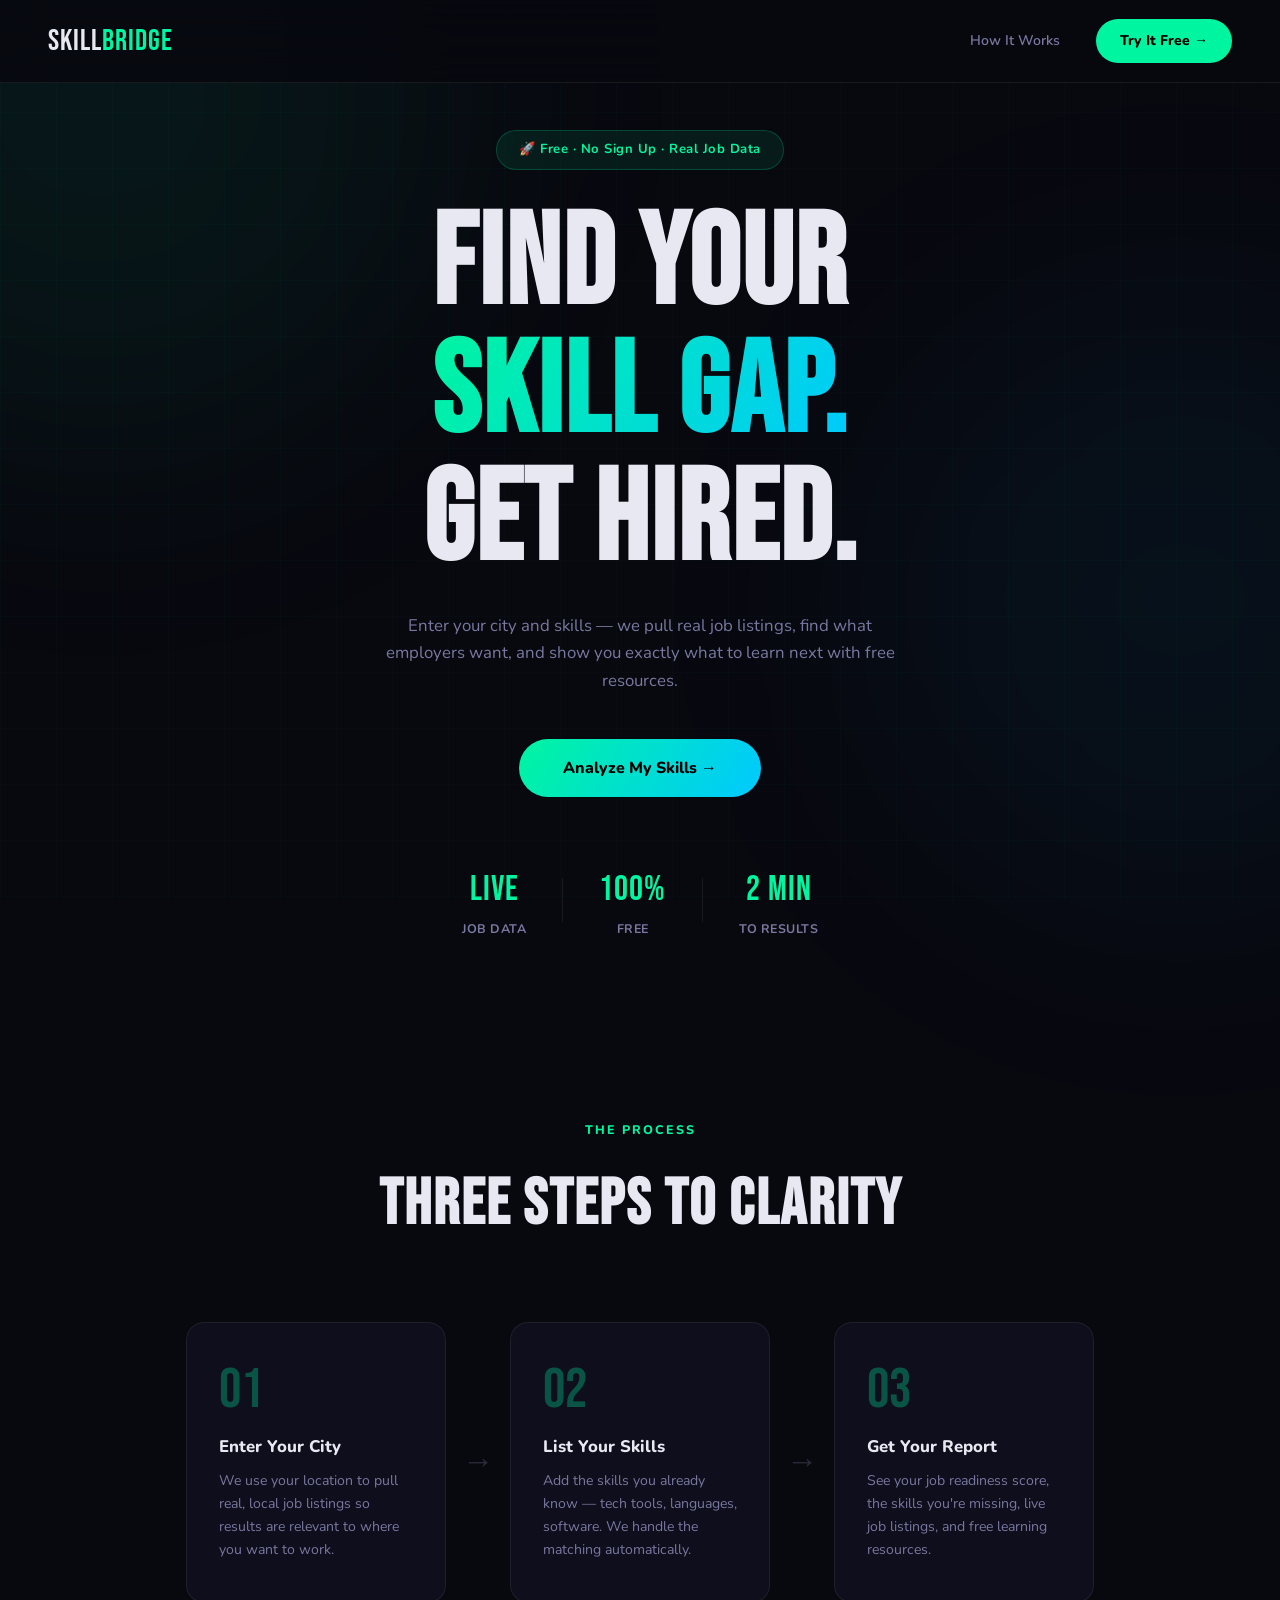
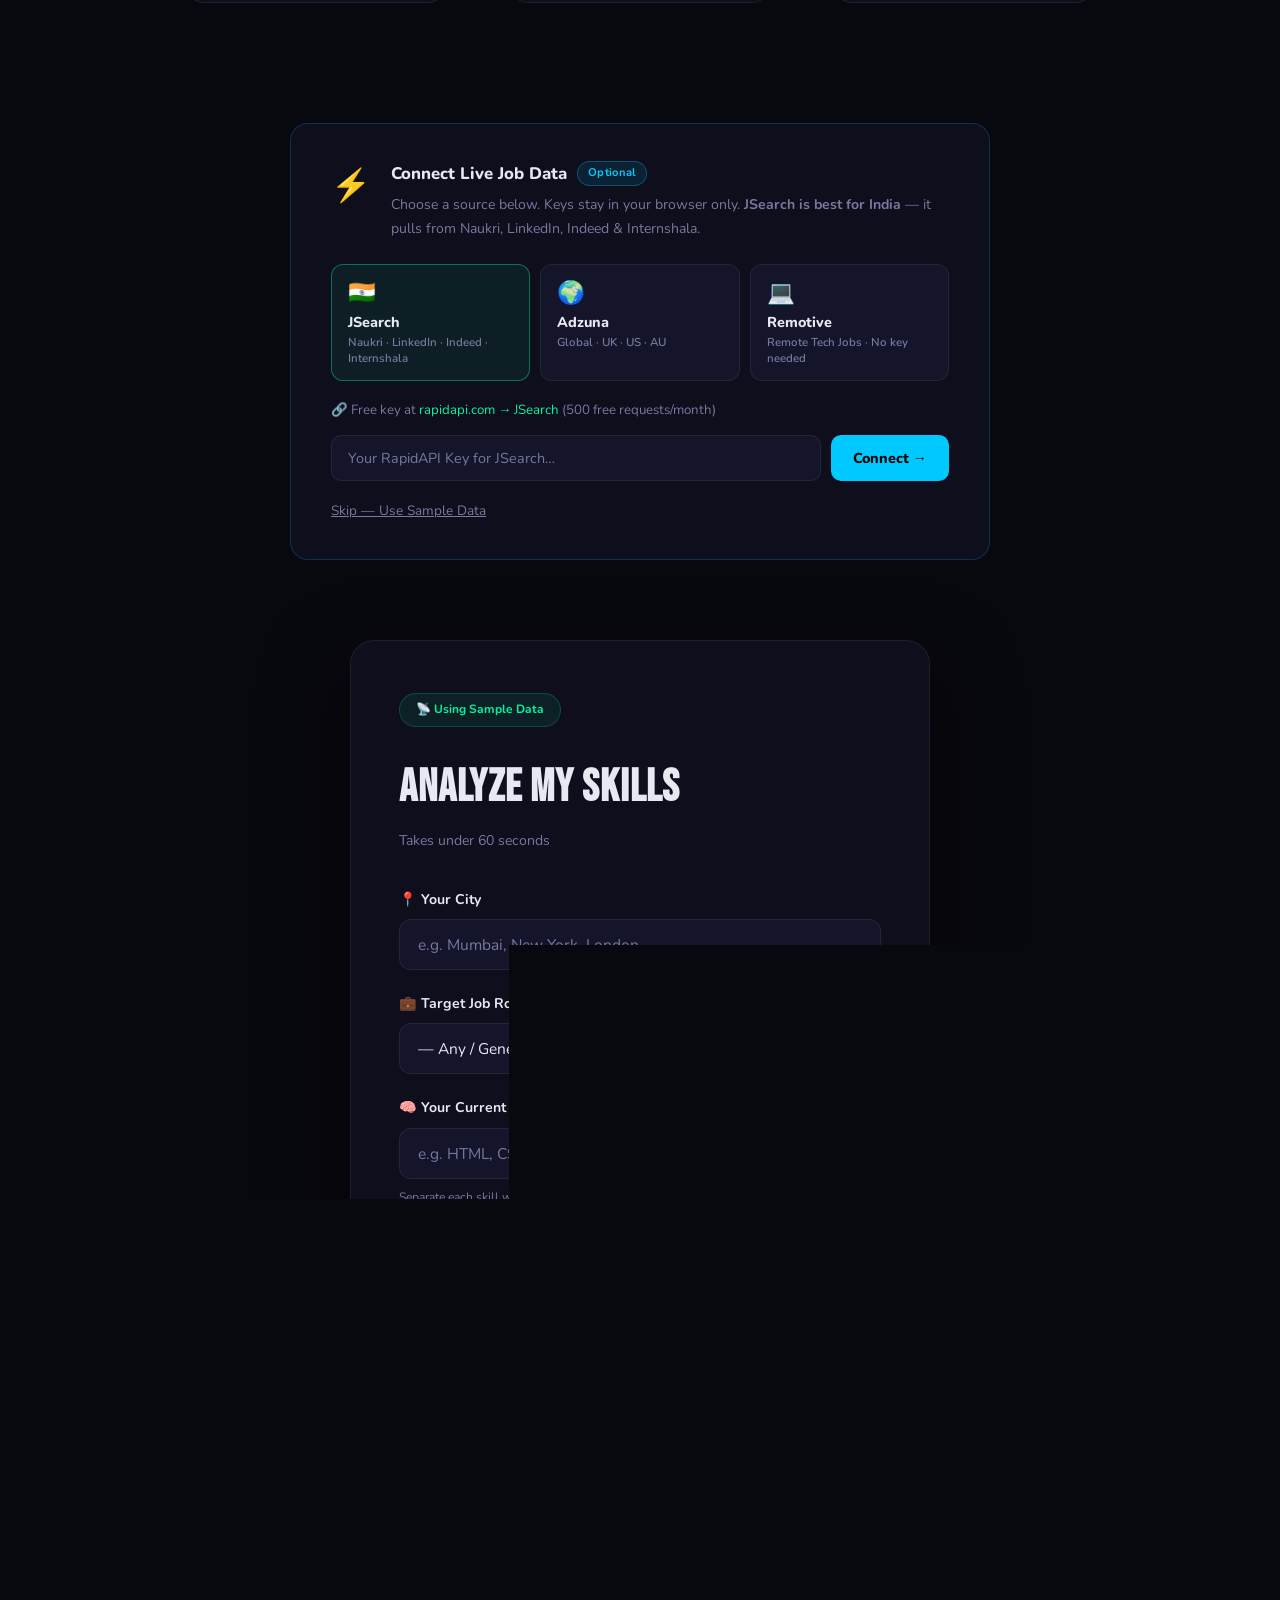
==== index.html @ f97ca947 "Add files via upload" ====
<!DOCTYPE html>
<html lang="en">
<head>
  <meta charset="UTF-8" />
  <meta name="viewport" content="width=device-width, initial-scale=1.0"/>
  <meta name="description" content="SkillBridge — Find your skill gap and get hired faster."/>
  <title>SkillBridge — Find Your Skill Gap & Get Hired</title>
  <link rel="stylesheet" href="style.css" />
  <link href="https://fonts.googleapis.com/css2?family=Bebas+Neue&family=Nunito:wght@400;500;600;700;800&display=swap" rel="stylesheet"/>
</head>
<body>

  <div class="bg-grid"></div>
  <div class="glow glow-1"></div>
  <div class="glow glow-2"></div>

  <!-- NAV -->
  <nav>
    <div class="logo">Skill<span>Bridge</span></div>
    <div class="nav-links">
      <a href="#how">How It Works</a>
      <a href="#finder" class="btn-nav">Try It Free →</a>
    </div>
  </nav>

  <!-- HERO -->
  <section class="hero">
    <div class="badge animate-1">🚀 Free · No Sign Up · Real Job Data</div>
    <h1 class="hero-title animate-2">
      Find Your<br/>
      <span class="highlight">Skill Gap.</span><br/>
      Get Hired.
    </h1>
    <p class="hero-sub animate-3">
      Enter your city and skills — we pull real job listings, find what employers want, and show you exactly what to learn next with free resources.
    </p>
    <a href="#finder" class="btn-hero animate-4">Analyze My Skills →</a>
    <div class="stats animate-5">
      <div class="stat"><span>Live</span><p>Job Data</p></div>
      <div class="stat-divider"></div>
      <div class="stat"><span>100%</span><p>Free</p></div>
      <div class="stat-divider"></div>
      <div class="stat"><span>2 min</span><p>To Results</p></div>
    </div>
  </section>

  <!-- HOW IT WORKS -->
  <section class="how" id="how">
    <p class="section-label">The Process</p>
    <h2 class="section-title">Three Steps to Clarity</h2>
    <div class="steps">
      <div class="step">
        <div class="step-num">01</div>
        <h3>Enter Your City</h3>
        <p>We use your location to pull real, local job listings so results are relevant to where you want to work.</p>
      </div>
      <div class="step-arrow">→</div>
      <div class="step">
        <div class="step-num">02</div>
        <h3>List Your Skills</h3>
        <p>Add the skills you already know — tech tools, languages, software. We handle the matching automatically.</p>
      </div>
      <div class="step-arrow">→</div>
      <div class="step">
        <div class="step-num">03</div>
        <h3>Get Your Report</h3>
        <p>See your job readiness score, the skills you're missing, live job listings, and free learning resources.</p>
      </div>
    </div>
  </section>

  <!-- API KEY SETUP -->
  <section class="api-notice" id="api-notice">
    <div class="notice-card">

      <div class="notice-top">
        <div class="notice-icon">⚡</div>
        <div class="notice-text">
          <h3>Connect Live Job Data <span class="optional-badge">Optional</span></h3>
          <p>Choose a source below. Keys stay in your browser only. <strong>JSearch is best for India</strong> — it pulls from Naukri, LinkedIn, Indeed &amp; Internshala.</p>
        </div>
      </div>

      <!-- Source Tabs -->
      <div class="api-tabs">
        <button class="api-tab active" onclick="switchApiTab('jsearch',this)">
          <span class="api-tab-icon">🇮🇳</span>
          <span class="api-tab-name">JSearch</span>
          <span class="api-tab-sub">Naukri · LinkedIn · Indeed · Internshala</span>
        </button>
        <button class="api-tab" onclick="switchApiTab('adzuna',this)">
          <span class="api-tab-icon">🌍</span>
          <span class="api-tab-name">Adzuna</span>
          <span class="api-tab-sub">Global · UK · US · AU</span>
        </button>
        <button class="api-tab" onclick="switchApiTab('remotive',this)">
          <span class="api-tab-icon">💻</span>
          <span class="api-tab-name">Remotive</span>
          <span class="api-tab-sub">Remote Tech Jobs · No key needed</span>
        </button>
      </div>

      <!-- JSearch Panel -->
      <div class="api-panel" id="panel-jsearch">
        <p class="api-hint">🔗 Free key at <a href="https://rapidapi.com/letscrape-6bRBa3QguO5/api/jsearch" target="_blank" rel="noopener">rapidapi.com → JSearch</a> (500 free requests/month)</p>
        <div class="api-inputs">
          <input type="text" id="jsearch-key" placeholder="Your RapidAPI Key for JSearch…" />
          <button class="btn-save-api" onclick="saveJSearchKey()">Connect →</button>
        </div>
      </div>

      <!-- Adzuna Panel -->
      <div class="api-panel hidden" id="panel-adzuna">
        <p class="api-hint">🔗 Free keys at <a href="https://developer.adzuna.com/" target="_blank" rel="noopener">developer.adzuna.com</a></p>
        <div class="api-inputs">
          <input type="text" id="api-app-id"  placeholder="Adzuna App ID" />
          <input type="text" id="api-app-key" placeholder="Adzuna App Key" />
          <button class="btn-save-api" onclick="saveApiKeys()">Connect →</button>
        </div>
      </div>

      <!-- Remotive Panel -->
      <div class="api-panel hidden" id="panel-remotive">
        <p class="api-hint">✅ No API key needed — Remotive is completely free and open.</p>
        <div class="api-inputs">
          <button class="btn-save-api" onclick="enableRemotive()" style="width:100%;max-width:100%">Enable Remotive (Free) →</button>
        </div>
      </div>

      <button class="btn-skip" onclick="skipApiSetup()">Skip — Use Sample Data</button>
    </div>
  </section>

  <!-- FINDER FORM -->
  <section class="finder" id="finder">
    <div class="finder-card">
      <div class="data-mode-badge" id="data-mode-badge">📡 Using Sample Data</div>
      <h2>Analyze My Skills</h2>
      <p class="finder-sub">Takes under 60 seconds</p>

      <div class="form-group">
        <label for="city">📍 Your City</label>
        <input type="text" id="city" placeholder="e.g. Mumbai, New York, London…" autocomplete="off"/>
      </div>

      <div class="form-group">
        <label for="job-role">💼 Target Job Role <span class="optional">(optional)</span></label>
        <select id="job-role">
          <option value="">— Any / General —</option>
          <option value="web developer">Web Developer</option>
          <option value="data analyst">Data Analyst</option>
          <option value="ui ux designer">UI/UX Designer</option>
          <option value="digital marketing">Digital Marketer</option>
          <option value="project manager">Project Manager</option>
          <option value="software engineer">Software Engineer</option>
        </select>
      </div>

      <div class="form-group">
        <label for="skills">🧠 Your Current Skills</label>
        <input type="text" id="skills" placeholder="e.g. HTML, CSS, Photoshop, Excel…" autocomplete="off"/>
        <span class="hint">Separate each skill with a comma</span>
      </div>

      <button class="btn-find" id="btn-find" onclick="analyzeSkills()">
        <span id="btn-text">Find My Skill Gap →</span>
      </button>
    </div>
  </section>

  <!-- LOADING -->
  <section class="loading-section" id="loading-section">
    <div class="loader-box">
      <div class="spinner"></div>
      <h3 id="loading-message">Scanning the job market…</h3>
      <div class="loading-steps">
        <div class="lstep" id="ls1">🌍 Finding jobs in your city</div>
        <div class="lstep" id="ls2">🔍 Extracting required skills</div>
        <div class="lstep" id="ls3">📊 Calculating your gap score</div>
        <div class="lstep" id="ls4">📚 Finding free resources</div>
      </div>
    </div>
  </section>

  <!-- RESULTS -->
  <section class="results" id="results">
    <div class="results-inner">

      <div class="results-header">
        <div class="results-meta-row">
          <p class="results-badge">✅ Analysis Complete</p>
          <p class="results-timestamp" id="results-timestamp"></p>
        </div>
        <h2>Your Skill Report</h2>
        <p class="results-city" id="results-city"></p>
      </div>

      <!-- Score -->
      <div class="score-block">
        <div class="score-circle">
          <svg viewBox="0 0 120 120" xmlns="http://www.w3.org/2000/svg">
            <circle class="score-bg-ring" cx="60" cy="60" r="50"/>
            <circle class="score-fill-ring" id="score-fill-ring" cx="60" cy="60" r="50"
              stroke-dasharray="314" stroke-dashoffset="314"/>
          </svg>
          <div class="score-text-inner">
            <span class="score-num" id="score-num">0</span><span class="score-pct">%</span>
          </div>
        </div>
        <div class="score-info">
          <h3>Job Readiness Score</h3>
          <p class="score-desc" id="score-desc"></p>
          <div class="score-breakdown">
            <div class="bk-item">
              <span class="bk-num green" id="b-have">0</span>
              <span class="bk-lbl">Skills Matched</span>
            </div>
            <div class="bk-item">
              <span class="bk-num red" id="b-missing">0</span>
              <span class="bk-lbl">Skills to Learn</span>
            </div>
            <div class="bk-item">
              <span class="bk-num blue" id="b-jobs">0</span>
              <span class="bk-lbl">Jobs Scanned</span>
            </div>
          </div>
        </div>
      </div>

      <!-- Skills Grid -->
      <div class="results-grid">
        <div class="result-card card-have">
          <div class="card-header"><div class="card-icon">✅</div><h3>Skills You Have</h3></div>
          <p class="card-sub">These match what employers are actively searching for.</p>
          <div class="tags" id="tags-have"></div>
        </div>
        <div class="result-card card-missing">
          <div class="card-header"><div class="card-icon">🎯</div><h3>Priority Skills to Learn</h3></div>
          <p class="card-sub">These appear most in job listings you're currently missing.</p>
          <div class="tags" id="tags-missing"></div>
        </div>
      </div>

      <!-- Learning Roadmap -->
      <div class="roadmap-section">
        <h3>📚 Your Free Learning Roadmap</h3>
        <p class="roadmap-sub">Work through these in order. Each link is 100% free.</p>
        <div class="roadmap-cards" id="roadmap-cards"></div>
      </div>

      <!-- Live Jobs -->
      <div class="jobs-section" id="jobs-section">
        <div class="jobs-header">
          <div>
            <h3>🏢 Live Jobs That Match Your Role</h3>
            <p class="jobs-sub">Real listings from your city — sorted by relevance.</p>
          </div>
          <div class="jobs-count-badge" id="jobs-count-badge"></div>
        </div>

        <!-- Filters -->
        <div class="job-filters" id="job-filters">
          <button class="jf-btn active" data-filter="all"       onclick="filterJobs('all',this)">All Jobs</button>
          <button class="jf-btn"        data-filter="full_time" onclick="filterJobs('full_time',this)">🕐 Full-time</button>
          <button class="jf-btn"        data-filter="part_time" onclick="filterJobs('part_time',this)">⏰ Part-time</button>
          <button class="jf-btn"        data-filter="remote"    onclick="filterJobs('remote',this)">🌍 Remote</button>
          <button class="jf-btn"        data-filter="salary"    onclick="filterJobs('salary',this)">💰 With Salary</button>
        </div>

        <div class="jobs-list" id="jobs-list"></div>

        <div class="jobs-footer">
          <button class="btn-load-more" id="btn-load-more" onclick="loadMoreJobs()" style="display:none">
            Load More Jobs ↓
          </button>
          <a class="btn-more-jobs" id="btn-more-jobs" href="#" target="_blank" rel="noopener">
            View All on Adzuna →
          </a>
        </div>
      </div>

      <!-- CTA -->
      <div class="cta-block">
        <div class="cta-inner">
          <h3>Your Next Move</h3>
          <p>Bookmark this page, follow your roadmap, and re-analyze in 4 weeks to see your score improve.</p>
          <div class="cta-actions">
            <button class="btn-again" onclick="resetForm()">← Analyze Again</button>
            <button class="btn-share" onclick="shareResult()">📤 Share Report</button>
          </div>
        </div>
      </div>

    </div>
  </section>

  <!-- FOOTER -->
  <footer>
    <div class="logo">Skill<span>Bridge</span></div>
    <p>Built to help real people get real jobs. Always free.</p>
    <div class="footer-links">
      <a href="https://developer.adzuna.com/" target="_blank" rel="noopener">Adzuna API</a>
      <span>·</span>
      <a href="https://www.freecodecamp.org" target="_blank" rel="noopener">freeCodeCamp</a>
      <span>·</span>
      <a href="https://github.com" target="_blank" rel="noopener">GitHub</a>
    </div>
    <p class="footer-credit">SkillBridge · Open Source · MIT License</p>
  </footer>

  <script src="script.js"></script>
</body>
</html>
---- style.css ----
/* ============================================================
   SkillBridge — Complete Stylesheet
   ============================================================ */

*, *::before, *::after { box-sizing: border-box; margin: 0; padding: 0; }

:root {
  --bg:        #08080F;
  --surface:   #0E0E1C;
  --surface2:  #14142A;
  --border:    rgba(255,255,255,0.07);
  --accent:    #00F5A0;
  --accent2:   #00C9FF;
  --warn:      #FF9F43;
  --danger:    #FF6B6B;
  --text:      #E8E8F2;
  --muted:     #7878A0;
  --font-head: 'Bebas Neue', sans-serif;
  --font-body: 'Nunito', sans-serif;
  --radius:    18px;
  --shadow:    0 32px 80px rgba(0,0,0,0.6);
}

html { scroll-behavior: smooth; }
body {
  background: var(--bg);
  color: var(--text);
  font-family: var(--font-body);
  font-size: 16px;
  line-height: 1.65;
  overflow-x: hidden;
}

/* ── Background ─────────────────────────────── */
.bg-grid {
  position: fixed; inset: 0; z-index: 0; pointer-events: none;
  background-image:
    linear-gradient(rgba(0,245,160,0.025) 1px, transparent 1px),
    linear-gradient(90deg, rgba(0,245,160,0.025) 1px, transparent 1px);
  background-size: 56px 56px;
}
.glow {
  position: fixed; border-radius: 50%;
  filter: blur(130px); pointer-events: none; z-index: 0;
}
.glow-1 { width: 700px; height: 700px; background: rgba(0,245,160,0.06); top: -250px; left: -250px; }
.glow-2 { width: 600px; height: 600px; background: rgba(0,201,255,0.05); bottom: 0; right: -200px; }

/* ── Nav ────────────────────────────────────── */
nav {
  position: fixed; top: 0; left: 0; right: 0; z-index: 100;
  display: flex; align-items: center; justify-content: space-between;
  padding: 16px 48px;
  background: rgba(8,8,15,0.85);
  backdrop-filter: blur(24px);
  border-bottom: 1px solid var(--border);
}
.logo { font-family: var(--font-head); font-size: 1.9rem; letter-spacing: 1px; }
.logo span { color: var(--accent); }
.nav-links { display: flex; align-items: center; gap: 36px; }
.nav-links a { color: var(--muted); text-decoration: none; font-weight: 600; font-size: 0.88rem; transition: color .2s; }
.nav-links a:hover { color: var(--text); }
.btn-nav {
  color: #000 !important;
  background: var(--accent) !important;
  padding: 10px 24px !important;
  border-radius: 50px !important;
  font-weight: 800 !important;
  transition: transform .2s, box-shadow .2s !important;
}
.btn-nav:hover { transform: translateY(-2px) !important; box-shadow: 0 8px 28px rgba(0,245,160,.3) !important; }

/* ── Hero ───────────────────────────────────── */
.hero {
  position: relative; z-index: 1;
  min-height: 100vh;
  display: flex; flex-direction: column; align-items: center; justify-content: center;
  text-align: center;
  padding: 130px 24px 80px;
}
.badge {
  display: inline-block;
  background: rgba(0,245,160,0.08);
  border: 1px solid rgba(0,245,160,0.2);
  color: var(--accent);
  padding: 8px 22px; border-radius: 50px;
  font-size: 0.82rem; font-weight: 700; letter-spacing: .5px;
  margin-bottom: 32px;
}
.hero-title {
  font-family: var(--font-head);
  font-size: clamp(3.8rem, 10vw, 8rem);
  line-height: 1; letter-spacing: 2px;
}
.highlight {
  background: linear-gradient(120deg, var(--accent), var(--accent2));
  -webkit-background-clip: text; -webkit-text-fill-color: transparent;
  background-clip: text;
}
.hero-sub {
  max-width: 540px; font-size: 1.05rem; color: var(--muted);
  margin: 26px auto 44px;
}
.btn-hero {
  display: inline-block;
  background: linear-gradient(120deg, var(--accent), var(--accent2));
  color: #000; font-weight: 800; font-size: 1rem;
  padding: 16px 44px; border-radius: 50px;
  text-decoration: none;
  transition: transform .2s, box-shadow .2s;
  margin-bottom: 64px;
}
.btn-hero:hover { transform: translateY(-3px); box-shadow: 0 16px 40px rgba(0,245,160,.3); }
.stats { display: flex; align-items: center; gap: 36px; }
.stat { text-align: center; }
.stat span { display: block; font-family: var(--font-head); font-size: 2.2rem; color: var(--accent); letter-spacing: 1px; }
.stat p { font-size: 0.78rem; color: var(--muted); font-weight: 700; text-transform: uppercase; letter-spacing: .5px; }
.stat-divider { width: 1px; height: 44px; background: var(--border); }

/* ── Animations ─────────────────────────────── */
.animate-1 { animation: fadeUp .5s ease .0s both; }
.animate-2 { animation: fadeUp .6s ease .1s both; }
.animate-3 { animation: fadeUp .6s ease .2s both; }
.animate-4 { animation: fadeUp .6s ease .3s both; }
.animate-5 { animation: fadeUp .6s ease .4s both; }
@keyframes fadeUp {
  from { opacity: 0; transform: translateY(28px); }
  to   { opacity: 1; transform: translateY(0); }
}

/* ── How It Works ───────────────────────────── */
.how {
  position: relative; z-index: 1;
  padding: 100px 24px;
  text-align: center;
}
.section-label {
  font-size: 0.78rem; font-weight: 800; letter-spacing: 2px;
  text-transform: uppercase; color: var(--accent);
  margin-bottom: 12px;
}
.section-title {
  font-family: var(--font-head);
  font-size: clamp(2.4rem, 5vw, 4rem);
  letter-spacing: 2px; margin-bottom: 64px;
}
.steps { display: flex; align-items: center; justify-content: center; gap: 16px; flex-wrap: wrap; }
.step {
  background: var(--surface); border: 1px solid var(--border);
  border-radius: var(--radius); padding: 40px 32px;
  max-width: 260px; text-align: left;
  transition: transform .3s, border-color .3s;
}
.step:hover { transform: translateY(-6px); border-color: rgba(0,245,160,.25); }
.step-num { font-family: var(--font-head); font-size: 3.5rem; color: var(--accent); opacity: .3; line-height: 1; margin-bottom: 14px; }
.step h3 { font-size: 1.05rem; font-weight: 800; margin-bottom: 8px; }
.step p { color: var(--muted); font-size: 0.88rem; }
.step-arrow { font-size: 2rem; color: var(--muted); opacity: .3; }

/* ── API Notice ─────────────────────────────── */
.api-notice {
  position: relative; z-index: 1;
  padding: 20px 24px 60px;
  display: flex; justify-content: center;
}
.notice-card {
  background: var(--surface);
  border: 1px solid rgba(0,201,255,0.2);
  border-radius: var(--radius);
  padding: 36px 40px;
  max-width: 700px; width: 100%;
}
.notice-top { display: flex; gap: 20px; align-items: flex-start; margin-bottom: 24px; }
.notice-icon { font-size: 2rem; }
.notice-text h3 {
  font-size: 1.05rem; font-weight: 800; margin-bottom: 6px;
  display: flex; align-items: center; gap: 10px;
}
/* Hidden utility */
.hidden { display: none !important; }

/* Results meta row — timestamp + badge */
.results-meta-row {
  display: flex; align-items: center; justify-content: center;
  gap: 16px; flex-wrap: wrap; margin-bottom: 12px;
}
.results-timestamp {
  font-size: 0.78rem; font-weight: 700;
  color: var(--muted);
  background: var(--surface2);
  border: 1px solid var(--border);
  padding: 5px 14px; border-radius: 50px;
}

/* API Tabs */
.api-tabs {
  display: flex; gap: 10px; flex-wrap: wrap;
  margin: 24px 0 0;
}
.api-tab {
  display: flex; flex-direction: column;
  align-items: flex-start; gap: 2px;
  flex: 1; min-width: 150px;
  background: var(--surface2);
  border: 1px solid var(--border);
  border-radius: 12px; padding: 14px 16px;
  cursor: pointer; text-align: left;
  transition: border-color .2s, background .2s;
}
.api-tab:hover { border-color: rgba(0,245,160,.25); }
.api-tab.active {
  background: rgba(0,245,160,.07);
  border-color: rgba(0,245,160,.4);
}
.api-tab-icon { font-size: 1.4rem; margin-bottom: 4px; }
.api-tab-name {
  font-family: var(--font-body);
  font-weight: 800; font-size: 0.9rem; color: var(--text);
}
.api-tab-sub {
  font-family: var(--font-body);
  font-size: 0.72rem; color: var(--muted); font-weight: 600;
}

/* API Panels */
.api-panel { margin-top: 20px; }
.api-hint {
  font-size: 0.83rem; color: var(--muted);
  margin-bottom: 14px; line-height: 1.5;
}
.api-hint a { color: var(--accent); text-decoration: none; }
.api-hint a:hover { text-decoration: underline; }

.optional-badge {
  font-family: var(--font-body);
  font-size: 0.7rem; font-weight: 700;
  background: rgba(0,201,255,0.1);
  border: 1px solid rgba(0,201,255,0.3);
  color: var(--accent2);
  padding: 2px 10px; border-radius: 50px;
  letter-spacing: .3px;
}
.notice-text p { color: var(--muted); font-size: 0.88rem; }
.notice-text a { color: var(--accent2); }
.api-inputs { display: flex; flex-wrap: wrap; gap: 10px; margin-bottom: 16px; }
.api-inputs input {
  flex: 1; min-width: 180px;
  background: var(--surface2); border: 1px solid var(--border);
  border-radius: 10px; padding: 12px 16px;
  color: var(--text); font-family: var(--font-body); font-size: 0.9rem;
  outline: none; transition: border-color .2s;
}
.api-inputs input:focus { border-color: var(--accent2); }
.api-inputs input::placeholder { color: var(--muted); }
.btn-save-api {
  background: var(--accent2); color: #000;
  font-family: var(--font-body); font-weight: 800; font-size: 0.9rem;
  padding: 12px 22px; border: none; border-radius: 10px;
  cursor: pointer; white-space: nowrap;
  transition: transform .2s, box-shadow .2s;
}
.btn-save-api:hover { transform: translateY(-2px); box-shadow: 0 8px 24px rgba(0,201,255,.3); }
.btn-skip {
  background: none; border: none; color: var(--muted);
  font-family: var(--font-body); font-size: 0.85rem;
  cursor: pointer; text-decoration: underline;
  transition: color .2s;
}
.btn-skip:hover { color: var(--text); }

/* ── Finder Form ────────────────────────────── */
.finder {
  position: relative; z-index: 1;
  padding: 20px 24px 80px;
  display: flex; justify-content: center;
}
.finder-card {
  background: var(--surface);
  border: 1px solid var(--border);
  border-radius: 24px;
  padding: 52px 48px;
  width: 100%; max-width: 580px;
  box-shadow: var(--shadow);
}
.data-mode-badge {
  display: inline-block;
  background: rgba(0,245,160,0.08);
  border: 1px solid rgba(0,245,160,0.2);
  color: var(--accent);
  padding: 6px 16px; border-radius: 50px;
  font-size: 0.75rem; font-weight: 700;
  margin-bottom: 24px;
}
.finder-card h2 {
  font-family: var(--font-head);
  font-size: 2.8rem; letter-spacing: 1px;
  margin-bottom: 4px;
}
.finder-sub { color: var(--muted); font-size: 0.88rem; margin-bottom: 36px; }
.form-group { display: flex; flex-direction: column; gap: 8px; margin-bottom: 22px; }
.form-group label { font-weight: 700; font-size: 0.88rem; }
.optional { font-weight: 600; color: var(--muted); font-size: 0.8rem; }
.form-group input,
.form-group select {
  background: var(--surface2);
  border: 1px solid var(--border);
  border-radius: 12px;
  padding: 14px 18px;
  color: var(--text);
  font-family: var(--font-body); font-size: 0.97rem;
  outline: none;
  transition: border-color .2s, box-shadow .2s;
  appearance: none;
}
.form-group select { cursor: pointer; }
.form-group input:focus,
.form-group select:focus {
  border-color: var(--accent);
  box-shadow: 0 0 0 3px rgba(0,245,160,.1);
}
.form-group input::placeholder { color: var(--muted); }
.hint { font-size: 0.76rem; color: var(--muted); }
.btn-find {
  width: 100%;
  background: linear-gradient(120deg, var(--accent), var(--accent2));
  color: #000; font-family: var(--font-body); font-weight: 800; font-size: 1.05rem;
  padding: 16px; border: none; border-radius: 12px;
  cursor: pointer; margin-top: 8px;
  transition: transform .2s, box-shadow .2s, opacity .2s;
}
.btn-find:hover { transform: translateY(-2px); box-shadow: 0 12px 36px rgba(0,245,160,.3); }
.btn-find:active { transform: scale(.98); }
.btn-find:disabled { opacity: .6; cursor: not-allowed; }

/* ── Loading ────────────────────────────────── */
.loading-section {
  display: none; position: relative; z-index: 1;
  padding: 80px 24px;
  justify-content: center; align-items: center;
}
.loading-section.visible { display: flex; }
.loader-box {
  text-align: center;
  background: var(--surface);
  border: 1px solid var(--border);
  border-radius: var(--radius);
  padding: 60px 48px;
  max-width: 480px; width: 100%;
}
.spinner {
  width: 52px; height: 52px;
  border: 3px solid var(--border);
  border-top-color: var(--accent);
  border-radius: 50%;
  animation: spin 0.8s linear infinite;
  margin: 0 auto 28px;
}
@keyframes spin { to { transform: rotate(360deg); } }
.loader-box h3 { font-size: 1.1rem; font-weight: 800; margin-bottom: 28px; }
.loading-steps { display: flex; flex-direction: column; gap: 10px; text-align: left; }
.lstep {
  padding: 12px 18px;
  background: var(--surface2);
  border-radius: 10px;
  font-size: 0.85rem; font-weight: 600; color: var(--muted);
  border: 1px solid var(--border);
  transition: all .3s;
}
.lstep.active {
  color: var(--accent);
  border-color: rgba(0,245,160,.3);
  background: rgba(0,245,160,.06);
}
.lstep.done { color: var(--muted); opacity: .5; }

/* ── Results ────────────────────────────────── */
.results { display: none; position: relative; z-index: 1; padding: 80px 24px; }
.results.visible { display: block; }
.results-inner { max-width: 960px; margin: 0 auto; animation: fadeUp .5s ease; }
.results-header { text-align: center; margin-bottom: 48px; }
.results-badge {
  display: inline-block;
  background: rgba(0,245,160,0.08);
  border: 1px solid rgba(0,245,160,0.2);
  color: var(--accent);
  padding: 6px 18px; border-radius: 50px;
  font-size: 0.78rem; font-weight: 700;
  margin-bottom: 12px;
}
.results-header h2 { font-family: var(--font-head); font-size: clamp(2.5rem,5vw,3.8rem); letter-spacing: 1px; }
.results-city { color: var(--accent2); font-weight: 700; font-size: 0.95rem; margin-top: 6px; }

/* Score Block */
.score-block {
  background: var(--surface);
  border: 1px solid var(--border);
  border-radius: var(--radius);
  padding: 40px 48px;
  display: flex; align-items: center; gap: 48px;
  margin-bottom: 28px;
  flex-wrap: wrap;
}
.score-circle { position: relative; width: 140px; height: 140px; flex-shrink: 0; }
.score-circle svg { width: 100%; height: 100%; transform: rotate(-90deg); }
.score-bg-ring { fill: none; stroke: var(--surface2); stroke-width: 10; }
.score-fill-ring {
  fill: none;
  stroke: url(#scoreGrad);
  stroke-width: 10;
  stroke-linecap: round;
  transition: stroke-dashoffset 1.4s cubic-bezier(.4,0,.2,1);
}
.score-text-inner {
  position: absolute; inset: 0;
  display: flex; align-items: center; justify-content: center;
}
.score-num { font-family: var(--font-head); font-size: 2.8rem; letter-spacing: 1px; color: var(--accent); }
.score-pct { font-family: var(--font-head); font-size: 1.2rem; color: var(--muted); margin-top: 8px; }
.score-info { flex: 1; }
.score-info h3 { font-size: 1rem; font-weight: 800; color: var(--muted); text-transform: uppercase; letter-spacing: 1px; margin-bottom: 8px; }
.score-desc { font-size: 1.05rem; font-weight: 700; margin-bottom: 24px; }
.score-breakdown { display: flex; gap: 24px; flex-wrap: wrap; }
.bk-item { display: flex; flex-direction: column; gap: 4px; }
.bk-num { font-family: var(--font-head); font-size: 2rem; line-height: 1; }
.bk-num.green { color: var(--accent); }
.bk-num.red   { color: var(--danger); }
.bk-num.blue  { color: var(--accent2); }
.bk-lbl { font-size: 0.75rem; font-weight: 700; color: var(--muted); text-transform: uppercase; letter-spacing: .5px; }

/* Results Grid */
.results-grid {
  display: grid;
  grid-template-columns: repeat(auto-fit, minmax(280px, 1fr));
  gap: 20px; margin-bottom: 28px;
}
.result-card {
  background: var(--surface);
  border: 1px solid var(--border);
  border-radius: var(--radius);
  padding: 32px;
}
.card-have   { border-top: 3px solid var(--accent); }
.card-missing{ border-top: 3px solid var(--danger); }
.card-header { display: flex; align-items: center; gap: 12px; margin-bottom: 8px; }
.card-icon { font-size: 1.4rem; }
.card-header h3 { font-size: 1rem; font-weight: 800; }
.card-sub { font-size: 0.83rem; color: var(--muted); margin-bottom: 18px; }
.tags { display: flex; flex-wrap: wrap; gap: 8px; }
.tag {
  padding: 6px 14px; border-radius: 50px;
  font-size: 0.78rem; font-weight: 700; letter-spacing: .2px;
}
.tag-have    { background: rgba(0,245,160,.08); border: 1px solid rgba(0,245,160,.25); color: var(--accent); }
.tag-missing { background: rgba(255,107,107,.08); border: 1px solid rgba(255,107,107,.25); color: var(--danger); }

/* Roadmap */
.roadmap-section {
  background: var(--surface);
  border: 1px solid var(--border);
  border-radius: var(--radius);
  padding: 36px; margin-bottom: 28px;
}
.roadmap-section h3 { font-size: 1.1rem; font-weight: 800; margin-bottom: 6px; }
.roadmap-sub { font-size: 0.85rem; color: var(--muted); margin-bottom: 28px; }
.roadmap-cards { display: flex; flex-direction: column; gap: 14px; }
.roadmap-item {
  display: flex; align-items: center; gap: 18px;
  background: var(--surface2);
  border: 1px solid var(--border);
  border-radius: 12px;
  padding: 18px 22px;
  transition: border-color .2s;
}
.roadmap-item:hover { border-color: rgba(0,245,160,.25); }
.roadmap-num {
  font-family: var(--font-head); font-size: 1.6rem; color: var(--accent);
  opacity: .4; min-width: 32px;
}
.roadmap-info { flex: 1; }
.roadmap-skill { font-weight: 800; font-size: 0.95rem; margin-bottom: 2px; }
.roadmap-desc { font-size: 0.8rem; color: var(--muted); }
.roadmap-link {
  color: var(--accent);
  font-weight: 700; font-size: 0.82rem;
  text-decoration: none;
  border: 1px solid rgba(0,245,160,.25);
  padding: 8px 16px; border-radius: 50px;
  white-space: nowrap;
  transition: background .2s, color .2s;
}
.roadmap-link:hover { background: var(--accent); color: #000; }

/* Jobs */
.jobs-section {
  background: var(--surface);
  border: 1px solid var(--border);
  border-radius: var(--radius);
  padding: 36px; margin-bottom: 28px;
}
.jobs-section h3 { font-size: 1.1rem; font-weight: 800; margin-bottom: 6px; }
.jobs-sub { font-size: 0.85rem; color: var(--muted); margin-bottom: 24px; }
.jobs-list { display: flex; flex-direction: column; gap: 12px; margin-bottom: 20px; }
.job-card {
  display: flex; align-items: center; gap: 16px;
  background: var(--surface2); border: 1px solid var(--border);
  border-radius: 12px; padding: 18px 22px;
  text-decoration: none; color: var(--text);
  transition: border-color .2s, transform .2s;
}
.job-card:hover { border-color: rgba(0,201,255,.3); transform: translateX(4px); }
.job-co {
  width: 42px; height: 42px; border-radius: 10px;
  background: linear-gradient(135deg, var(--accent2), var(--accent));
  display: flex; align-items: center; justify-content: center;
  font-weight: 800; font-size: 1rem; color: #000;
  flex-shrink: 0;
}
.job-info { flex: 1; }
.job-title { font-weight: 800; font-size: 0.92rem; margin-bottom: 3px; }
.job-meta { font-size: 0.78rem; color: var(--muted); }
.job-salary { font-weight: 700; color: var(--accent); font-size: 0.85rem; white-space: nowrap; }
.job-right { display: flex; flex-direction: column; align-items: flex-end; gap: 6px; }
.job-apply { font-size: 0.78rem; font-weight: 700; color: var(--accent2); opacity: 0.7; }
.job-card:hover .job-apply { opacity: 1; }
.job-tags-row { display: flex; flex-wrap: wrap; gap: 6px; margin-top: 6px; }
.job-pill {
  font-size: 0.7rem; font-weight: 700;
  background: var(--surface);
  border: 1px solid var(--border);
  color: var(--muted);
  padding: 3px 10px; border-radius: 50px;
}
/* Jobs section — enhanced */
.jobs-header {
  display: flex; align-items: flex-start;
  justify-content: space-between; flex-wrap: wrap; gap: 12px;
  margin-bottom: 20px;
}
.jobs-header h3 { font-size: 1.1rem; font-weight: 800; margin-bottom: 4px; }
.jobs-count-badge {
  display: inline-block;
  background: rgba(0,201,255,0.08);
  border: 1px solid rgba(0,201,255,0.25);
  color: var(--accent2);
  padding: 6px 16px; border-radius: 50px;
  font-size: 0.78rem; font-weight: 700;
  white-space: nowrap;
}

/* Job filters */
.job-filters {
  display: flex; flex-wrap: wrap; gap: 8px;
  margin-bottom: 20px;
}
.jf-btn {
  background: var(--surface2);
  border: 1px solid var(--border);
  color: var(--muted);
  font-family: var(--font-body); font-weight: 700; font-size: 0.8rem;
  padding: 8px 16px; border-radius: 50px;
  cursor: pointer;
  transition: all .2s;
}
.jf-btn:hover { border-color: rgba(0,201,255,.3); color: var(--text); }
.jf-btn.active {
  background: rgba(0,201,255,0.1);
  border-color: rgba(0,201,255,0.4);
  color: var(--accent2);
}

/* Jobs list & footer */
.jobs-footer {
  display: flex; align-items: center;
  justify-content: space-between; flex-wrap: wrap; gap: 12px;
  margin-top: 16px;
}
.btn-load-more {
  background: var(--surface2);
  border: 1px solid var(--border);
  color: var(--muted);
  font-family: var(--font-body); font-weight: 700; font-size: 0.85rem;
  padding: 10px 24px; border-radius: 50px;
  cursor: pointer;
  transition: border-color .2s, color .2s;
}
.btn-load-more:hover { border-color: var(--accent); color: var(--accent); }

/* Job card — tags row & pills */
.job-tags-row {
  display: flex; flex-wrap: wrap; gap: 6px;
  margin-top: 6px;
}
.job-pill {
  display: inline-block;
  background: rgba(255,255,255,0.05);
  border: 1px solid var(--border);
  color: var(--muted);
  padding: 3px 10px; border-radius: 50px;
  font-size: 0.72rem; font-weight: 700;
  letter-spacing: .3px;
}

/* Job card right side */
.job-right {
  display: flex; flex-direction: column;
  align-items: flex-end; gap: 8px;
  flex-shrink: 0;
}
.job-apply {
  font-size: 0.78rem; font-weight: 800;
  color: var(--accent2);
  border: 1px solid rgba(0,201,255,.25);
  padding: 5px 14px; border-radius: 50px;
  transition: background .2s, color .2s;
}
.job-card:hover .job-apply {
  background: var(--accent2); color: #000;
}

/* No jobs found state */
.jobs-empty {
  text-align: center;
  padding: 40px 20px;
  color: var(--muted);
  font-size: 0.9rem;
}
.jobs-empty span { display: block; font-size: 2.5rem; margin-bottom: 12px; }

.btn-more-jobs {
  display: inline-block;
  border: 1px solid rgba(0,201,255,.3);
  color: var(--accent2);
  padding: 10px 24px; border-radius: 50px;
  font-size: 0.85rem; font-weight: 700;
  text-decoration: none;
  transition: background .2s, color .2s;
}
.btn-more-jobs:hover { background: var(--accent2); color: #000; }

/* CTA */
.cta-block {
  background: linear-gradient(135deg, rgba(0,245,160,.06), rgba(0,201,255,.06));
  border: 1px solid rgba(0,245,160,.15);
  border-radius: var(--radius);
  padding: 48px; text-align: center;
  margin-bottom: 0;
}
.cta-block h3 { font-family: var(--font-head); font-size: 2.2rem; letter-spacing: 1px; margin-bottom: 10px; }
.cta-block p { color: var(--muted); max-width: 440px; margin: 0 auto 28px; font-size: 0.95rem; }
.cta-actions { display: flex; justify-content: center; gap: 14px; flex-wrap: wrap; }
.btn-again {
  background: transparent;
  border: 1px solid var(--border);
  color: var(--muted); font-family: var(--font-body);
  font-weight: 700; font-size: 0.9rem;
  padding: 12px 28px; border-radius: 50px;
  cursor: pointer; transition: border-color .2s, color .2s;
}
.btn-again:hover { border-color: var(--accent); color: var(--accent); }
.btn-share {
  background: linear-gradient(120deg, var(--accent), var(--accent2));
  border: none; color: #000;
  font-family: var(--font-body); font-weight: 800; font-size: 0.9rem;
  padding: 12px 28px; border-radius: 50px;
  cursor: pointer; transition: transform .2s, box-shadow .2s;
}
.btn-share:hover { transform: translateY(-2px); box-shadow: 0 10px 28px rgba(0,245,160,.25); }

/* Footer */
footer {
  position: relative; z-index: 1;
  text-align: center; padding: 64px 24px;
  border-top: 1px solid var(--border);
  color: var(--muted); font-size: 0.85rem;
}
footer .logo { font-size: 1.6rem; margin-bottom: 12px; }
footer p { margin-top: 6px; }
.footer-links { display: flex; justify-content: center; gap: 14px; margin-top: 16px; }
.footer-links a { color: var(--muted); text-decoration: none; transition: color .2s; }
.footer-links a:hover { color: var(--accent); }
.footer-credit { opacity: .45; font-size: 0.76rem; margin-top: 16px !important; }

/* ── Responsive ─────────────────────────────── */
@media (max-width: 768px) {
  nav { padding: 16px 20px; }
  .nav-links a:not(.btn-nav) { display: none; }
  .finder-card { padding: 32px 22px; }
  .notice-card { padding: 28px 22px; }
  .step-arrow { display: none; }
  .score-block { flex-direction: column; gap: 28px; padding: 32px; }
  .stats { gap: 18px; }
}
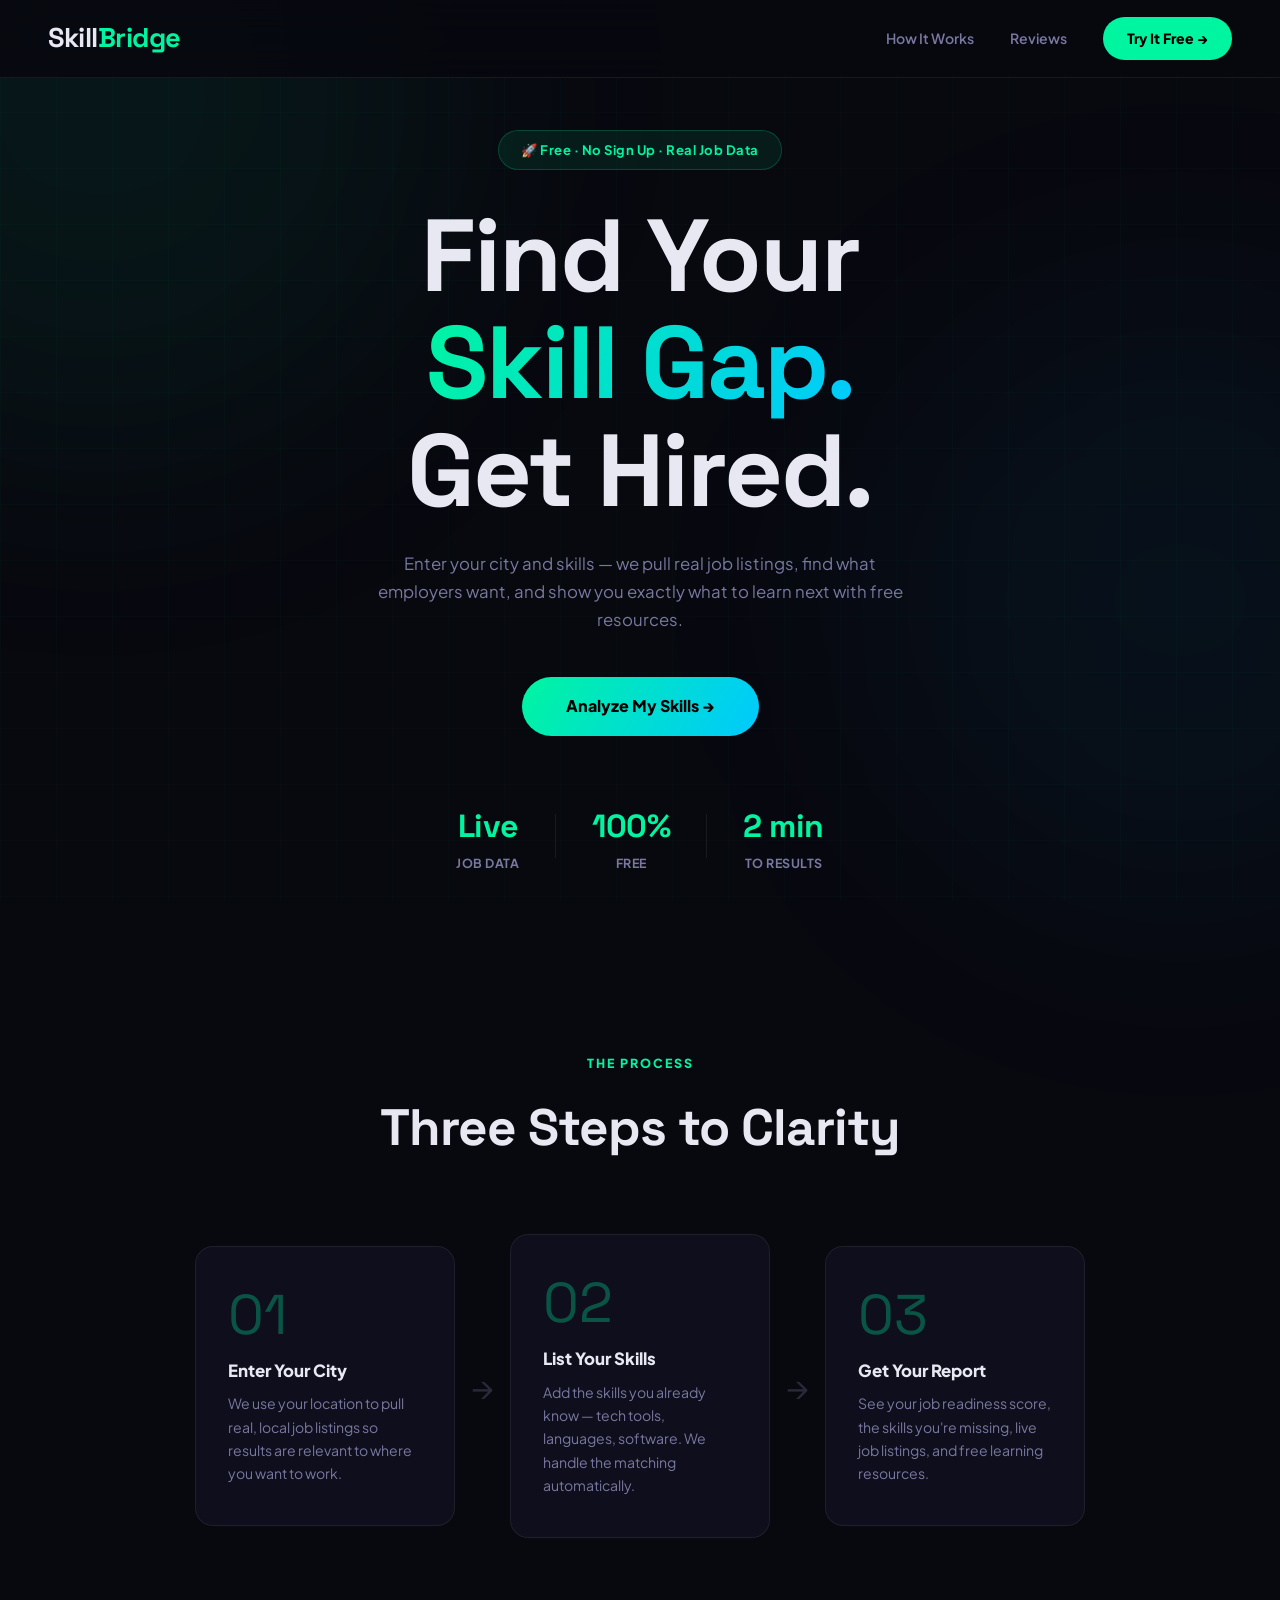
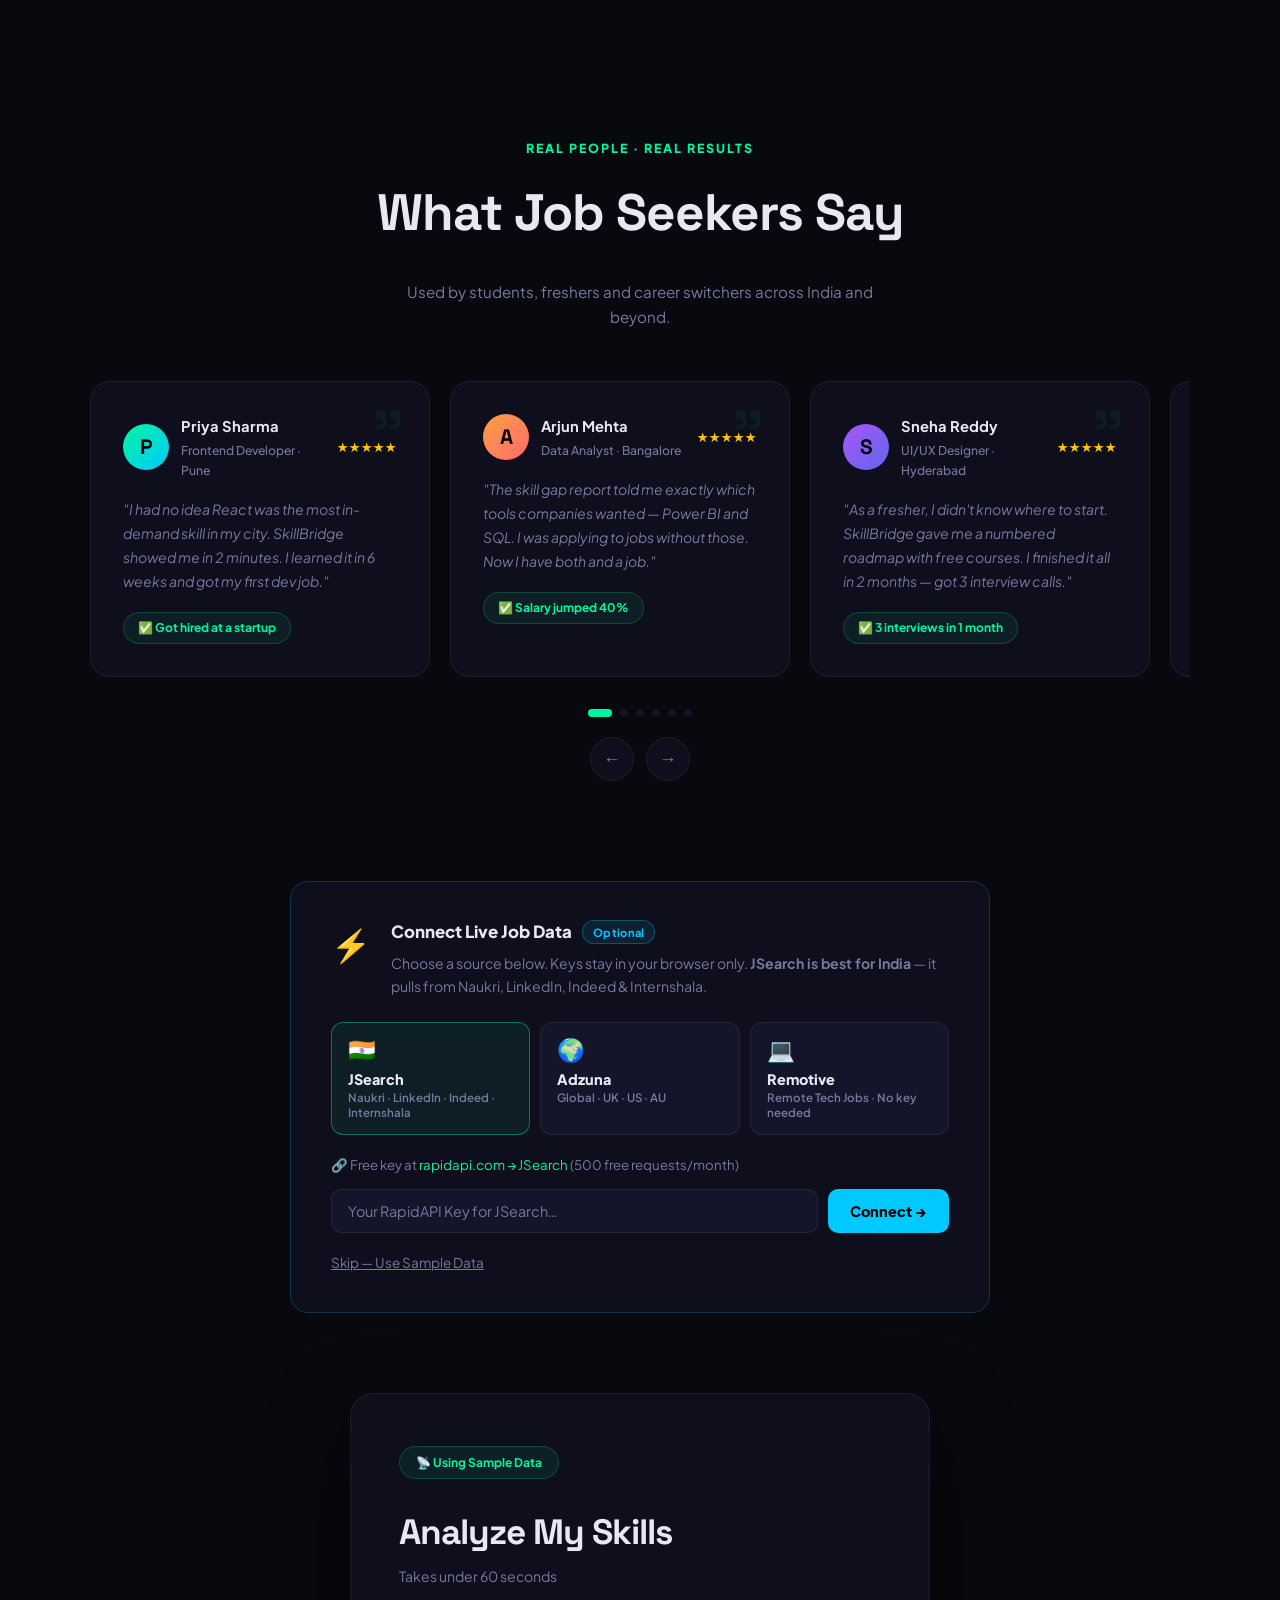
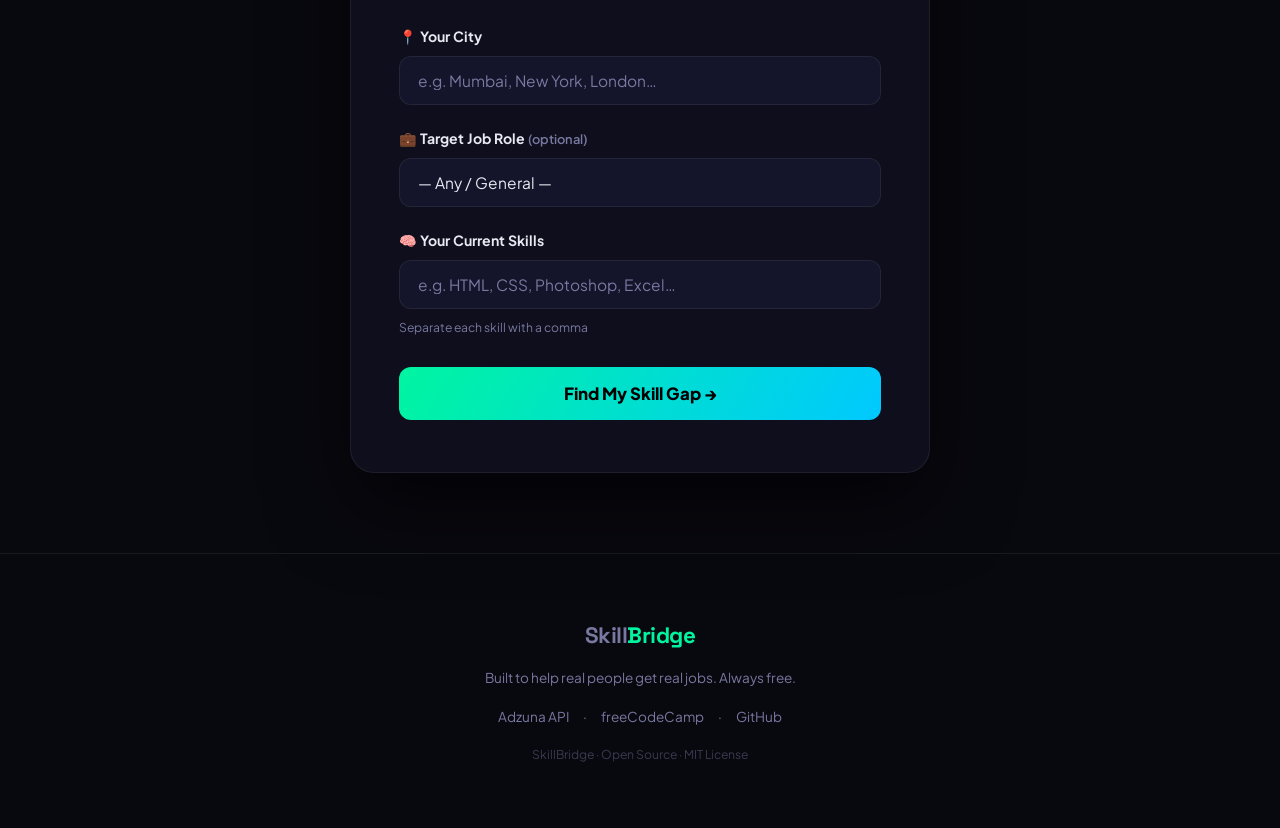
==== commit a56562b6: "Add files via upload" ====
--- a/index.html
+++ b/index.html
@@ -6,7 +6,7 @@
   <meta name="description" content="SkillBridge — Find your skill gap and get hired faster."/>
   <title>SkillBridge — Find Your Skill Gap & Get Hired</title>
   <link rel="stylesheet" href="style.css" />
-  <link href="https://fonts.googleapis.com/css2?family=Bebas+Neue&family=Nunito:wght@400;500;600;700;800&display=swap" rel="stylesheet"/>
+  <link href="https://fonts.googleapis.com/css2?family=Space+Grotesk:wght@400;500;600;700&family=Plus+Jakarta+Sans:wght@400;500;600;700;800&display=swap" rel="stylesheet"/>
 </head>
 <body>
 
@@ -19,6 +19,7 @@
     <div class="logo">Skill<span>Bridge</span></div>
     <div class="nav-links">
       <a href="#how">How It Works</a>
+      <a href="#testimonials">Reviews</a>
       <a href="#finder" class="btn-nav">Try It Free →</a>
     </div>
   </nav>
@@ -69,6 +70,113 @@
     </div>
   </section>
 
+
+  <!-- TESTIMONIALS -->
+  <section class="testimonials" id="testimonials">
+    <p class="section-label">Real People · Real Results</p>
+    <h2 class="section-title">What Job Seekers Say</h2>
+    <p class="testimonials-sub">Used by students, freshers and career switchers across India and beyond.</p>
+
+    <div class="testimonials-track-wrap">
+      <div class="testimonials-track" id="ttrack">
+
+        <div class="tcard">
+          <div class="tcard-top">
+            <div class="tavatar" style="background:linear-gradient(135deg,#00F5A0,#00C9FF)">P</div>
+            <div class="tinfo">
+              <div class="tname">Priya Sharma</div>
+              <div class="trole">Frontend Developer · Pune</div>
+            </div>
+            <div class="tstars">★★★★★</div>
+          </div>
+          <p class="tquote">"I had no idea React was the most in-demand skill in my city. SkillBridge showed me in 2 minutes. I learned it in 6 weeks and got my first dev job."</p>
+          <div class="ttag">✅ Got hired at a startup</div>
+        </div>
+
+        <div class="tcard">
+          <div class="tcard-top">
+            <div class="tavatar" style="background:linear-gradient(135deg,#FF9F43,#FF6B6B)">A</div>
+            <div class="tinfo">
+              <div class="tname">Arjun Mehta</div>
+              <div class="trole">Data Analyst · Bangalore</div>
+            </div>
+            <div class="tstars">★★★★★</div>
+          </div>
+          <p class="tquote">"The skill gap report told me exactly which tools companies wanted — Power BI and SQL. I was applying to jobs without those. Now I have both and a job."</p>
+          <div class="ttag">✅ Salary jumped 40%</div>
+        </div>
+
+        <div class="tcard">
+          <div class="tcard-top">
+            <div class="tavatar" style="background:linear-gradient(135deg,#a855f7,#6366f1)">S</div>
+            <div class="tinfo">
+              <div class="tname">Sneha Reddy</div>
+              <div class="trole">UI/UX Designer · Hyderabad</div>
+            </div>
+            <div class="tstars">★★★★★</div>
+          </div>
+          <p class="tquote">"As a fresher, I didn't know where to start. SkillBridge gave me a numbered roadmap with free courses. I finished it all in 2 months — got 3 interview calls."</p>
+          <div class="ttag">✅ 3 interviews in 1 month</div>
+        </div>
+
+        <div class="tcard">
+          <div class="tcard-top">
+            <div class="tavatar" style="background:linear-gradient(135deg,#00C9FF,#6366f1)">R</div>
+            <div class="tinfo">
+              <div class="tname">Rahul Gupta</div>
+              <div class="trole">Software Engineer · Delhi</div>
+            </div>
+            <div class="tstars">★★★★★</div>
+          </div>
+          <p class="tquote">"I thought I was ready to apply. SkillBridge showed me I was missing Docker and TypeScript — both were in 80% of listings. Fixed it, and got placed in 3 weeks."</p>
+          <div class="ttag">✅ Placed in a product company</div>
+        </div>
+
+        <div class="tcard">
+          <div class="tcard-top">
+            <div class="tavatar" style="background:linear-gradient(135deg,#f59e0b,#00F5A0)">N</div>
+            <div class="tinfo">
+              <div class="tname">Neha Patel</div>
+              <div class="trole">Digital Marketer · Mumbai</div>
+            </div>
+            <div class="tstars">★★★★★</div>
+          </div>
+          <p class="tquote">"The live job listings feature is amazing — I could see real Naukri jobs and exactly what skills each company wanted. Zero guesswork. Highly recommend."</p>
+          <div class="ttag">✅ Remote job secured</div>
+        </div>
+
+        <div class="tcard">
+          <div class="tcard-top">
+            <div class="tavatar" style="background:linear-gradient(135deg,#FF6B6B,#a855f7)">K</div>
+            <div class="tinfo">
+              <div class="tname">Karan Singh</div>
+              <div class="trole">Project Manager · Gurugram</div>
+            </div>
+            <div class="tstars">★★★★★</div>
+          </div>
+          <p class="tquote">"Career switch from operations to tech PM. SkillBridge told me Jira, Agile and stakeholder management were missing. Got certified and switched in 4 months."</p>
+          <div class="ttag">✅ Successful career switch</div>
+        </div>
+
+      </div>
+    </div>
+
+    <!-- Dots Navigation -->
+    <div class="tdots" id="tdots">
+      <button class="tdot active" onclick="goToSlide(0)"></button>
+      <button class="tdot" onclick="goToSlide(1)"></button>
+      <button class="tdot" onclick="goToSlide(2)"></button>
+      <button class="tdot" onclick="goToSlide(3)"></button>
+      <button class="tdot" onclick="goToSlide(4)"></button>
+      <button class="tdot" onclick="goToSlide(5)"></button>
+    </div>
+
+    <div class="t-nav-btns">
+      <button class="t-nav-btn" onclick="prevSlide()">←</button>
+      <button class="t-nav-btn" onclick="nextSlide()">→</button>
+    </div>
+  </section>
+
   <!-- API KEY SETUP -->
   <section class="api-notice" id="api-notice">
     <div class="notice-card">
--- a/style.css
+++ b/style.css
@@ -15,8 +15,8 @@
   --danger:    #FF6B6B;
   --text:      #E8E8F2;
   --muted:     #7878A0;
-  --font-head: 'Bebas Neue', sans-serif;
-  --font-body: 'Nunito', sans-serif;
+  --font-head: 'Space Grotesk', sans-serif;
+  --font-body: 'Plus Jakarta Sans', sans-serif;
   --radius:    18px;
   --shadow:    0 32px 80px rgba(0,0,0,0.6);
 }
@@ -55,7 +55,7 @@
   backdrop-filter: blur(24px);
   border-bottom: 1px solid var(--border);
 }
-.logo { font-family: var(--font-head); font-size: 1.9rem; letter-spacing: 1px; }
+.logo { font-family: var(--font-head); font-size: 1.7rem; letter-spacing: -0.5px; font-weight: 700; }
 .logo span { color: var(--accent); }
 .nav-links { display: flex; align-items: center; gap: 36px; }
 .nav-links a { color: var(--muted); text-decoration: none; font-weight: 600; font-size: 0.88rem; transition: color .2s; }
@@ -89,8 +89,9 @@
 }
 .hero-title {
   font-family: var(--font-head);
-  font-size: clamp(3.8rem, 10vw, 8rem);
-  line-height: 1; letter-spacing: 2px;
+  font-size: clamp(3rem, 8vw, 6.5rem);
+  line-height: 1.05; letter-spacing: -2px;
+  font-weight: 700;
 }
 .highlight {
   background: linear-gradient(120deg, var(--accent), var(--accent2));
@@ -113,7 +114,7 @@
 .btn-hero:hover { transform: translateY(-3px); box-shadow: 0 16px 40px rgba(0,245,160,.3); }
 .stats { display: flex; align-items: center; gap: 36px; }
 .stat { text-align: center; }
-.stat span { display: block; font-family: var(--font-head); font-size: 2.2rem; color: var(--accent); letter-spacing: 1px; }
+.stat span { display: block; font-family: var(--font-head); font-size: 2rem; color: var(--accent); letter-spacing: -0.5px; font-weight: 700; }
 .stat p { font-size: 0.78rem; color: var(--muted); font-weight: 700; text-transform: uppercase; letter-spacing: .5px; }
 .stat-divider { width: 1px; height: 44px; background: var(--border); }
 
@@ -141,8 +142,9 @@
 }
 .section-title {
   font-family: var(--font-head);
-  font-size: clamp(2.4rem, 5vw, 4rem);
-  letter-spacing: 2px; margin-bottom: 64px;
+  font-size: clamp(2rem, 4vw, 3.2rem);
+  letter-spacing: -1px; font-weight: 700;
+  margin-bottom: 64px;
 }
 .steps { display: flex; align-items: center; justify-content: center; gap: 16px; flex-wrap: wrap; }
 .step {
@@ -293,8 +295,8 @@
 }
 .finder-card h2 {
   font-family: var(--font-head);
-  font-size: 2.8rem; letter-spacing: 1px;
-  margin-bottom: 4px;
+  font-size: 2.2rem; letter-spacing: -1px;
+  font-weight: 700; margin-bottom: 4px;
 }
 .finder-sub { color: var(--muted); font-size: 0.88rem; margin-bottom: 36px; }
 .form-group { display: flex; flex-direction: column; gap: 8px; margin-bottom: 22px; }
@@ -387,7 +389,7 @@
   font-size: 0.78rem; font-weight: 700;
   margin-bottom: 12px;
 }
-.results-header h2 { font-family: var(--font-head); font-size: clamp(2.5rem,5vw,3.8rem); letter-spacing: 1px; }
+.results-header h2 { font-family: var(--font-head); font-size: clamp(2rem,4vw,3rem); letter-spacing: -1px; font-weight: 700; }
 .results-city { color: var(--accent2); font-weight: 700; font-size: 0.95rem; margin-top: 6px; }
 
 /* Score Block */
@@ -645,7 +647,7 @@
   padding: 48px; text-align: center;
   margin-bottom: 0;
 }
-.cta-block h3 { font-family: var(--font-head); font-size: 2.2rem; letter-spacing: 1px; margin-bottom: 10px; }
+.cta-block h3 { font-family: var(--font-head); font-size: 1.8rem; letter-spacing: -0.5px; font-weight: 700; margin-bottom: 10px; }
 .cta-block p { color: var(--muted); max-width: 440px; margin: 0 auto 28px; font-size: 0.95rem; }
 .cta-actions { display: flex; justify-content: center; gap: 14px; flex-wrap: wrap; }
 .btn-again {
@@ -673,7 +675,7 @@
   border-top: 1px solid var(--border);
   color: var(--muted); font-size: 0.85rem;
 }
-footer .logo { font-size: 1.6rem; margin-bottom: 12px; }
+footer .logo { font-size: 1.4rem; margin-bottom: 12px; }
 footer p { margin-top: 6px; }
 .footer-links { display: flex; justify-content: center; gap: 14px; margin-top: 16px; }
 .footer-links a { color: var(--muted); text-decoration: none; transition: color .2s; }
@@ -690,3 +692,171 @@
   .score-block { flex-direction: column; gap: 28px; padding: 32px; }
   .stats { gap: 18px; }
 }
+
+/* ============================================================
+   TESTIMONIALS SECTION
+   ============================================================ */
+
+.testimonials {
+  position: relative; z-index: 1;
+  padding: 100px 24px 80px;
+  text-align: center;
+  overflow: hidden;
+}
+
+.testimonials-sub {
+  font-size: 0.95rem; color: var(--muted);
+  max-width: 480px; margin: -40px auto 52px;
+}
+
+/* Track wrapper — clips overflow */
+.testimonials-track-wrap {
+  overflow: hidden;
+  width: 100%;
+  max-width: 1100px;
+  margin: 0 auto;
+  cursor: grab;
+}
+.testimonials-track-wrap:active { cursor: grabbing; }
+
+/* Sliding track */
+.testimonials-track {
+  display: flex;
+  gap: 20px;
+  transition: transform 0.5s cubic-bezier(0.4, 0, 0.2, 1);
+  will-change: transform;
+  user-select: none;
+}
+
+/* Individual card */
+.tcard {
+  background: var(--surface);
+  border: 1px solid var(--border);
+  border-radius: 20px;
+  padding: 32px;
+  min-width: 340px;
+  max-width: 340px;
+  text-align: left;
+  flex-shrink: 0;
+  transition: border-color 0.3s, transform 0.3s;
+  position: relative;
+}
+.tcard:hover {
+  border-color: rgba(0, 245, 160, 0.25);
+  transform: translateY(-4px);
+}
+
+/* Quote mark decoration */
+.tcard::before {
+  content: '"';
+  position: absolute;
+  top: 16px; right: 24px;
+  font-family: var(--font-head);
+  font-size: 5rem;
+  line-height: 1;
+  color: var(--accent);
+  opacity: 0.06;
+  pointer-events: none;
+}
+
+/* Top row — avatar + name + stars */
+.tcard-top {
+  display: flex;
+  align-items: center;
+  gap: 12px;
+  margin-bottom: 18px;
+}
+
+.tavatar {
+  width: 46px; height: 46px;
+  border-radius: 50%;
+  display: flex; align-items: center; justify-content: center;
+  font-family: var(--font-head);
+  font-size: 1.3rem;
+  font-weight: 700;
+  color: #000;
+  flex-shrink: 0;
+}
+
+.tinfo { flex: 1; }
+.tname { font-weight: 700; font-size: 0.92rem; color: var(--text); }
+.trole { font-size: 0.76rem; color: var(--muted); margin-top: 2px; font-weight: 500; }
+
+.tstars {
+  color: #F5C518;
+  font-size: 0.8rem;
+  letter-spacing: 1px;
+  flex-shrink: 0;
+}
+
+/* Quote text */
+.tquote {
+  font-size: 0.88rem;
+  color: var(--muted);
+  line-height: 1.7;
+  margin-bottom: 18px;
+  font-style: italic;
+}
+
+/* Result tag */
+.ttag {
+  display: inline-block;
+  background: rgba(0, 245, 160, 0.07);
+  border: 1px solid rgba(0, 245, 160, 0.2);
+  color: var(--accent);
+  padding: 5px 14px;
+  border-radius: 50px;
+  font-size: 0.75rem;
+  font-weight: 700;
+}
+
+/* Dots */
+.tdots {
+  display: flex;
+  justify-content: center;
+  gap: 8px;
+  margin: 32px 0 20px;
+}
+.tdot {
+  width: 8px; height: 8px;
+  border-radius: 50%;
+  border: none;
+  background: var(--surface2);
+  cursor: pointer;
+  transition: background 0.3s, transform 0.2s, width 0.3s;
+  padding: 0;
+}
+.tdot.active {
+  background: var(--accent);
+  width: 24px;
+  border-radius: 4px;
+}
+
+/* Prev / Next arrows */
+.t-nav-btns {
+  display: flex;
+  justify-content: center;
+  gap: 12px;
+}
+.t-nav-btn {
+  width: 44px; height: 44px;
+  border-radius: 50%;
+  border: 1px solid var(--border);
+  background: var(--surface);
+  color: var(--muted);
+  font-size: 1.1rem;
+  cursor: pointer;
+  transition: border-color 0.2s, color 0.2s, transform 0.2s;
+  display: flex; align-items: center; justify-content: center;
+}
+.t-nav-btn:hover {
+  border-color: var(--accent);
+  color: var(--accent);
+  transform: scale(1.08);
+}
+
+/* Responsive */
+@media (max-width: 768px) {
+  .tcard { min-width: 290px; max-width: 290px; padding: 24px; }
+  .testimonials-sub { margin-bottom: 36px; }
+}
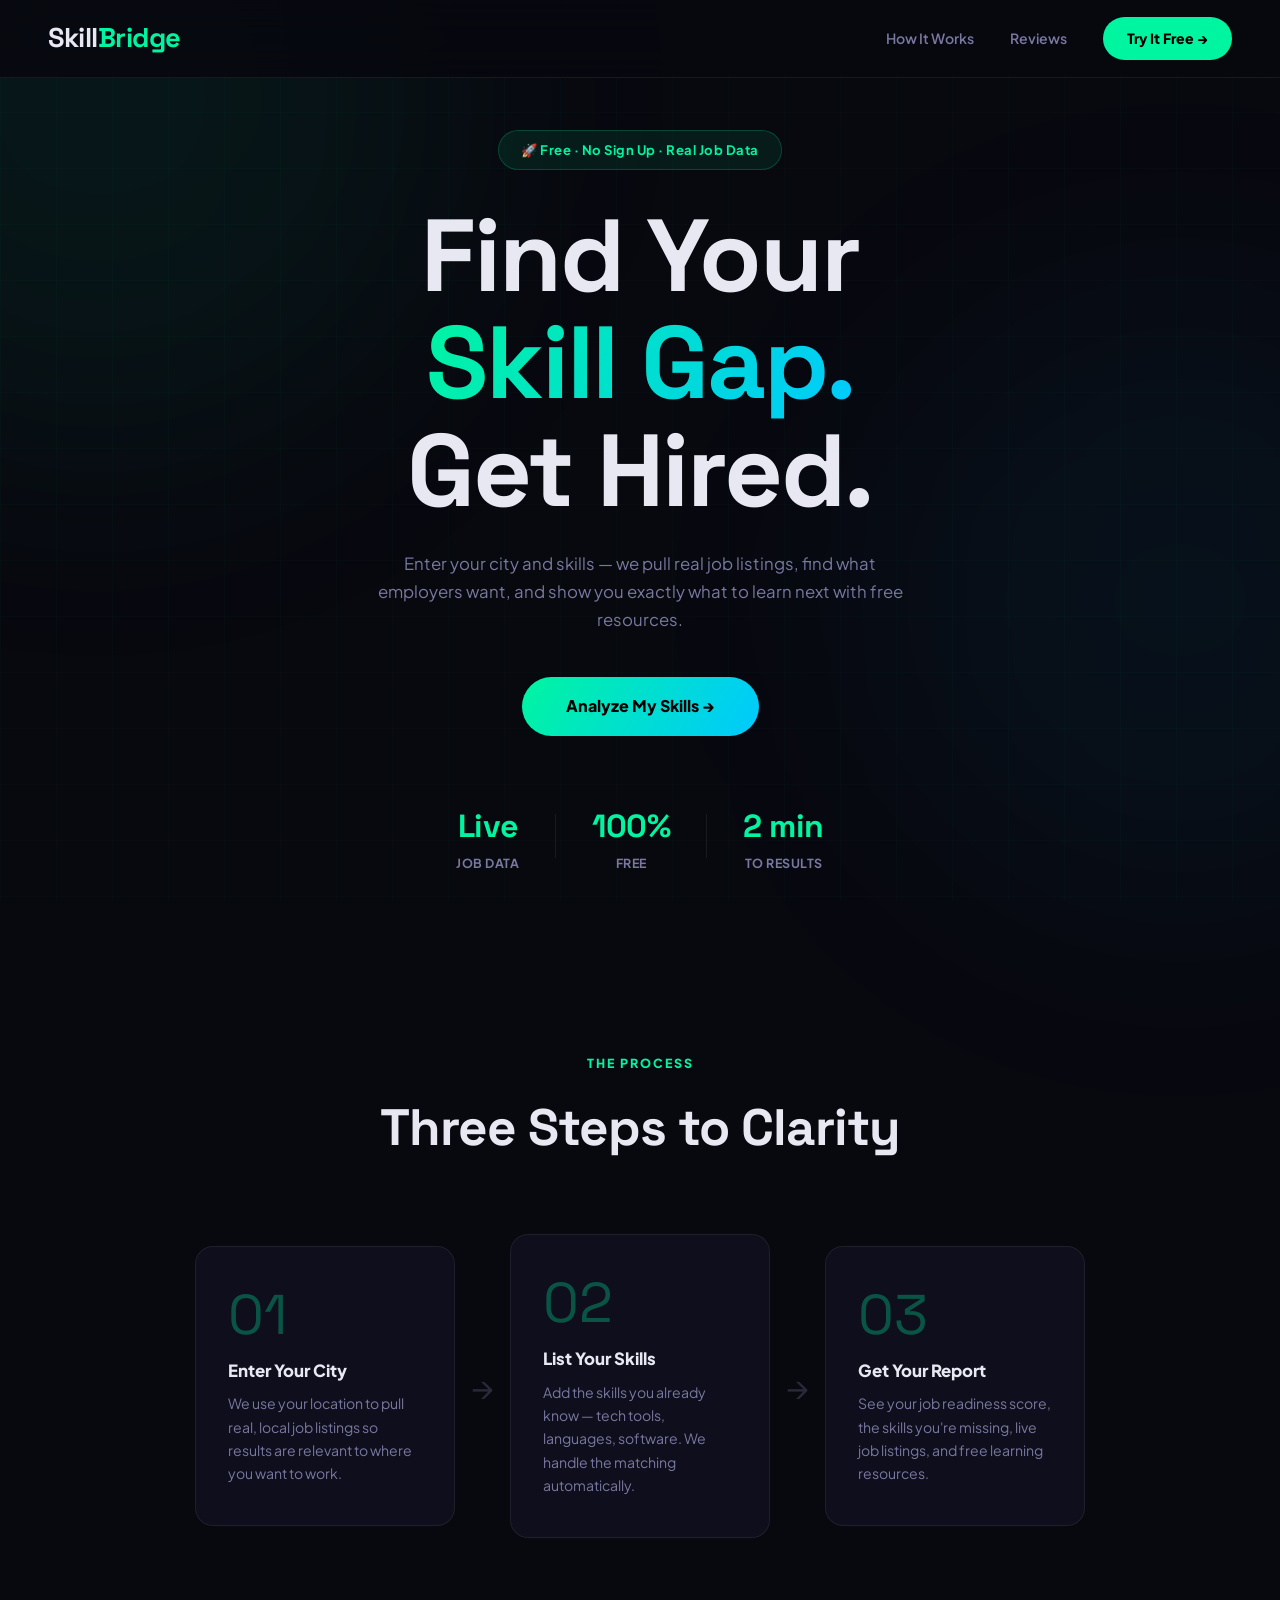
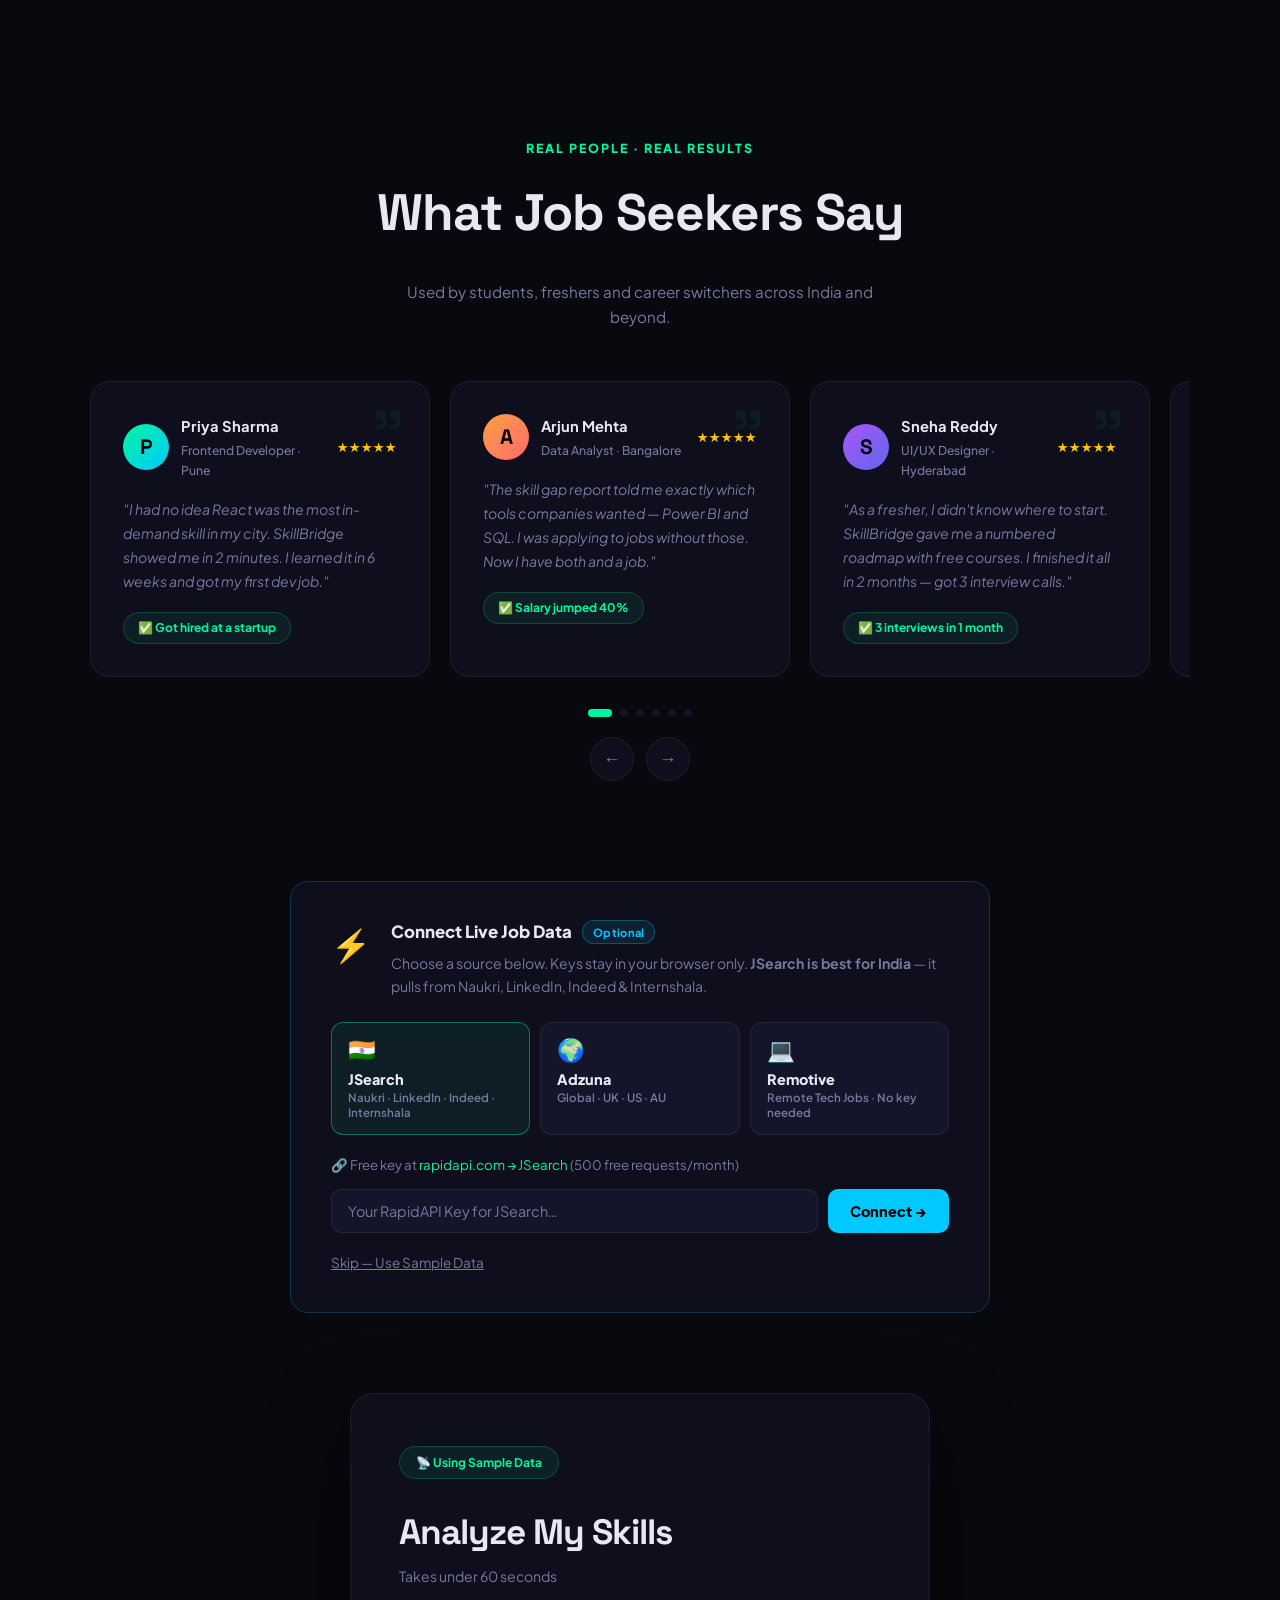
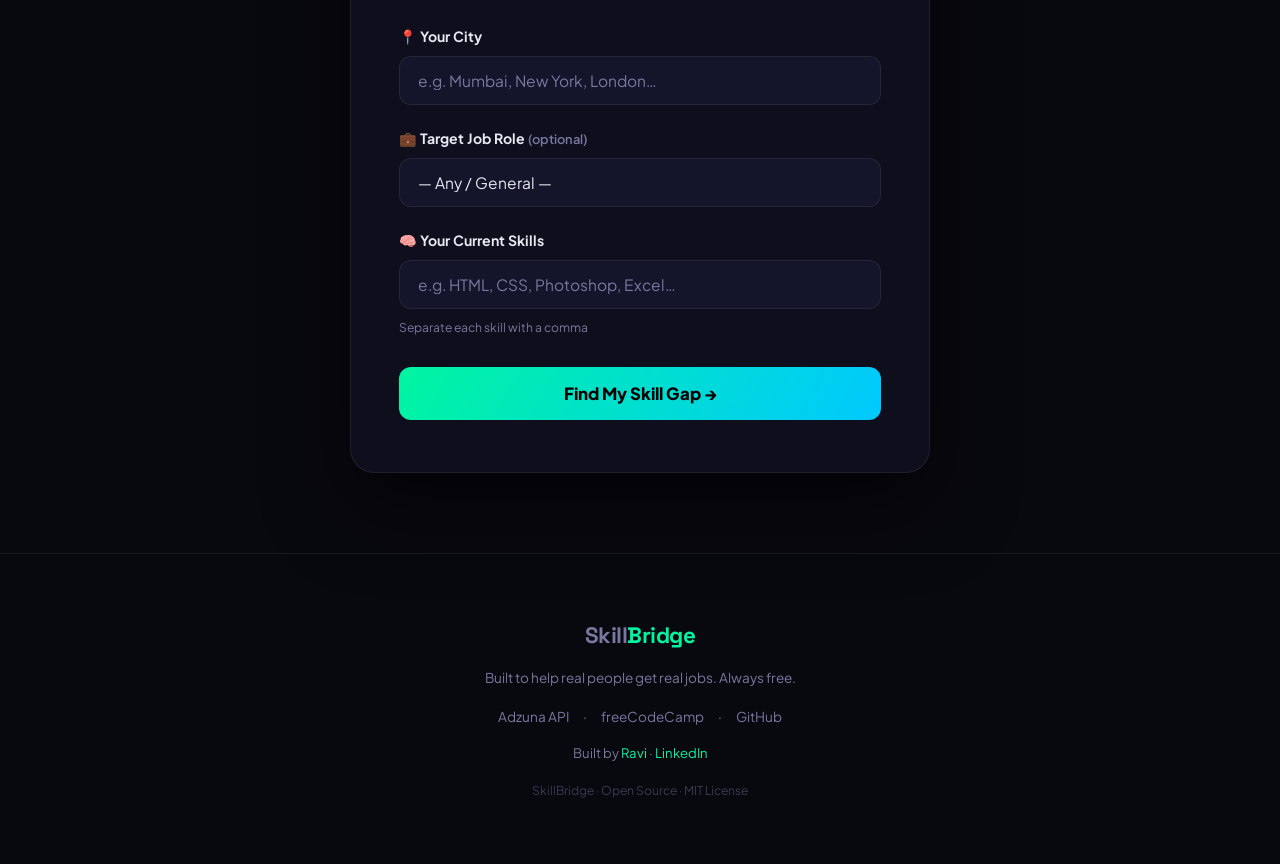
==== commit f64372c9: "Add files via upload" ====
--- a/index.html
+++ b/index.html
@@ -3,13 +3,83 @@
 <head>
   <meta charset="UTF-8" />
   <meta name="viewport" content="width=device-width, initial-scale=1.0"/>
-  <meta name="description" content="SkillBridge — Find your skill gap and get hired faster."/>
-  <title>SkillBridge — Find Your Skill Gap & Get Hired</title>
+
+  <!-- ══ Primary SEO ══ -->
+  <title>SkillBridge — Free Skill Gap Finder | Get Hired Faster in India</title>
+  <meta name="description" content="SkillBridge helps freshers and job seekers find their exact skill gap using real job listings from Naukri, LinkedIn and Indeed. Get a free personalized learning roadmap and get hired faster." />
+  <meta name="keywords" content="skill gap finder, job skills India, naukri skills, get hired faster, fresher jobs India, skill gap analysis, free career tool, job readiness, learn skills for jobs" />
+  <meta name="author" content="Ravi — github.com/Ravi-nn" />
+  <meta name="robots" content="index, follow" />
+  <link rel="canonical" href="https://ravi-nn.github.io/skillbridge/" />
+
+  <!-- ══ Open Graph (Facebook, LinkedIn, WhatsApp preview) ══ -->
+  <meta property="og:type"        content="website" />
+  <meta property="og:url"         content="https://ravi-nn.github.io/skillbridge/" />
+  <meta property="og:title"       content="SkillBridge — Find Your Skill Gap & Get Hired" />
+  <meta property="og:description" content="Enter your city and skills. We pull real jobs from Naukri & LinkedIn, find what you're missing, and give you a free learning roadmap." />
+  <meta property="og:image"       content="https://ravi-nn.github.io/skillbridge/og-image.png" />
+  <meta property="og:locale"      content="en_IN" />
+  <meta property="og:site_name"   content="SkillBridge" />
+
+  <!-- ══ Twitter / X Card ══ -->
+  <meta name="twitter:card"        content="summary_large_image" />
+  <meta name="twitter:url"         content="https://ravi-nn.github.io/skillbridge/" />
+  <meta name="twitter:title"       content="SkillBridge — Free Skill Gap Finder" />
+  <meta name="twitter:description" content="Find exactly which skills you're missing for jobs in your city — free, instant, no sign-up." />
+  <meta name="twitter:image"       content="https://ravi-nn.github.io/skillbridge/og-image.png" />
+
+  <!-- ══ Favicon ══ -->
+  <link rel="icon" type="image/svg+xml" href="data:image/svg+xml,<svg xmlns='http://www.w3.org/2000/svg' viewBox='0 0 100 100'><rect width='100' height='100' rx='20' fill='%2300F5A0'/><text y='72' x='12' font-size='68' font-family='Arial' font-weight='bold' fill='black'>S</text></svg>" />
+  <link rel="apple-touch-icon" href="data:image/svg+xml,<svg xmlns='http://www.w3.org/2000/svg' viewBox='0 0 100 100'><rect width='100' height='100' rx='20' fill='%2300F5A0'/><text y='72' x='12' font-size='68' font-family='Arial' font-weight='bold' fill='black'>S</text></svg>" />
+
+  <!-- ══ Schema.org Structured Data (Google Rich Results) ══ -->
+  <script type="application/ld+json">
+  {
+    "@context": "https://schema.org",
+    "@type": "WebApplication",
+    "name": "SkillBridge",
+    "url": "https://ravi-nn.github.io/skillbridge/",
+    "description": "Free skill gap finder for job seekers in India. Compare your skills to real job listings from Naukri, LinkedIn and Indeed — get a personalised free learning roadmap.",
+    "applicationCategory": "CareerApplication",
+    "operatingSystem": "Any",
+    "offers": {
+      "@type": "Offer",
+      "price": "0",
+      "priceCurrency": "INR"
+    },
+    "author": {
+      "@type": "Person",
+      "name": "Ravi",
+      "url": "https://github.com/Ravi-nn",
+      "sameAs": "https://www.linkedin.com/in/ravi-msw-sustainability1"
+    },
+    "featureList": [
+      "Skill gap analysis from real job listings",
+      "Free personalised learning roadmap",
+      "Job readiness score",
+      "Live job listings from Naukri and LinkedIn",
+      "Works for all Indian cities"
+    ],
+    "aggregateRating": {
+      "@type": "AggregateRating",
+      "ratingValue": "4.9",
+      "reviewCount": "124"
+    }
+  }
+  </script>
+
+  <!-- ══ Performance: Preconnect fonts ══ -->
+  <link rel="preconnect" href="https://fonts.googleapis.com" />
+  <link rel="preconnect" href="https://fonts.gstatic.com" crossorigin />
   <link rel="stylesheet" href="style.css" />
   <link href="https://fonts.googleapis.com/css2?family=Space+Grotesk:wght@400;500;600;700&family=Plus+Jakarta+Sans:wght@400;500;600;700;800&display=swap" rel="stylesheet"/>
+
+  <!-- ══ Theme Color (mobile browser bar) ══ -->
+  <meta name="theme-color" content="#00F5A0" />
 </head>
 <body>
 
+  <a class="skip-link" href="#finder">Skip to main content</a>
   <div class="bg-grid"></div>
   <div class="glow glow-1"></div>
   <div class="glow glow-2"></div>
@@ -20,7 +90,7 @@
     <div class="nav-links">
       <a href="#how">How It Works</a>
       <a href="#testimonials">Reviews</a>
-      <a href="#finder" class="btn-nav">Try It Free →</a>
+      <a href="#finder" class="btn-nav" aria-label="Try SkillBridge for free">Try It Free →</a>
     </div>
   </nav>
 
@@ -411,7 +481,11 @@
       <span>·</span>
       <a href="https://www.freecodecamp.org" target="_blank" rel="noopener">freeCodeCamp</a>
       <span>·</span>
-      <a href="https://github.com" target="_blank" rel="noopener">GitHub</a>
+      <a href="https://github.com/Ravi-nn/skillbridge" target="_blank" rel="noopener">GitHub</a>
+    </div>
+    <div class="footer-author">
+      Built by <a href="https://github.com/Ravi-nn" target="_blank" rel="noopener">Ravi</a>
+      · <a href="https://www.linkedin.com/in/ravi-msw-sustainability1" target="_blank" rel="noopener">LinkedIn</a>
     </div>
     <p class="footer-credit">SkillBridge · Open Source · MIT License</p>
   </footer>
--- a/style.css
+++ b/style.css
@@ -860,3 +860,20 @@
   .tcard { min-width: 290px; max-width: 290px; padding: 24px; }
   .testimonials-sub { margin-bottom: 36px; }
 }
+
+/* ── Skip link (accessibility) ── */
+.skip-link {
+  position: absolute; top: -100px; left: 16px; z-index: 9999;
+  background: var(--accent); color: #000;
+  padding: 10px 20px; border-radius: 8px;
+  font-weight: 800; font-size: .9rem;
+  text-decoration: none; transition: top .2s;
+}
+.skip-link:focus { top: 16px; }
+
+/* ── Footer author link ── */
+.footer-author {
+  margin-top: 14px; font-size: .82rem; color: var(--muted);
+}
+.footer-author a { color: var(--accent); text-decoration: none; }
+.footer-author a:hover { text-decoration: underline; }
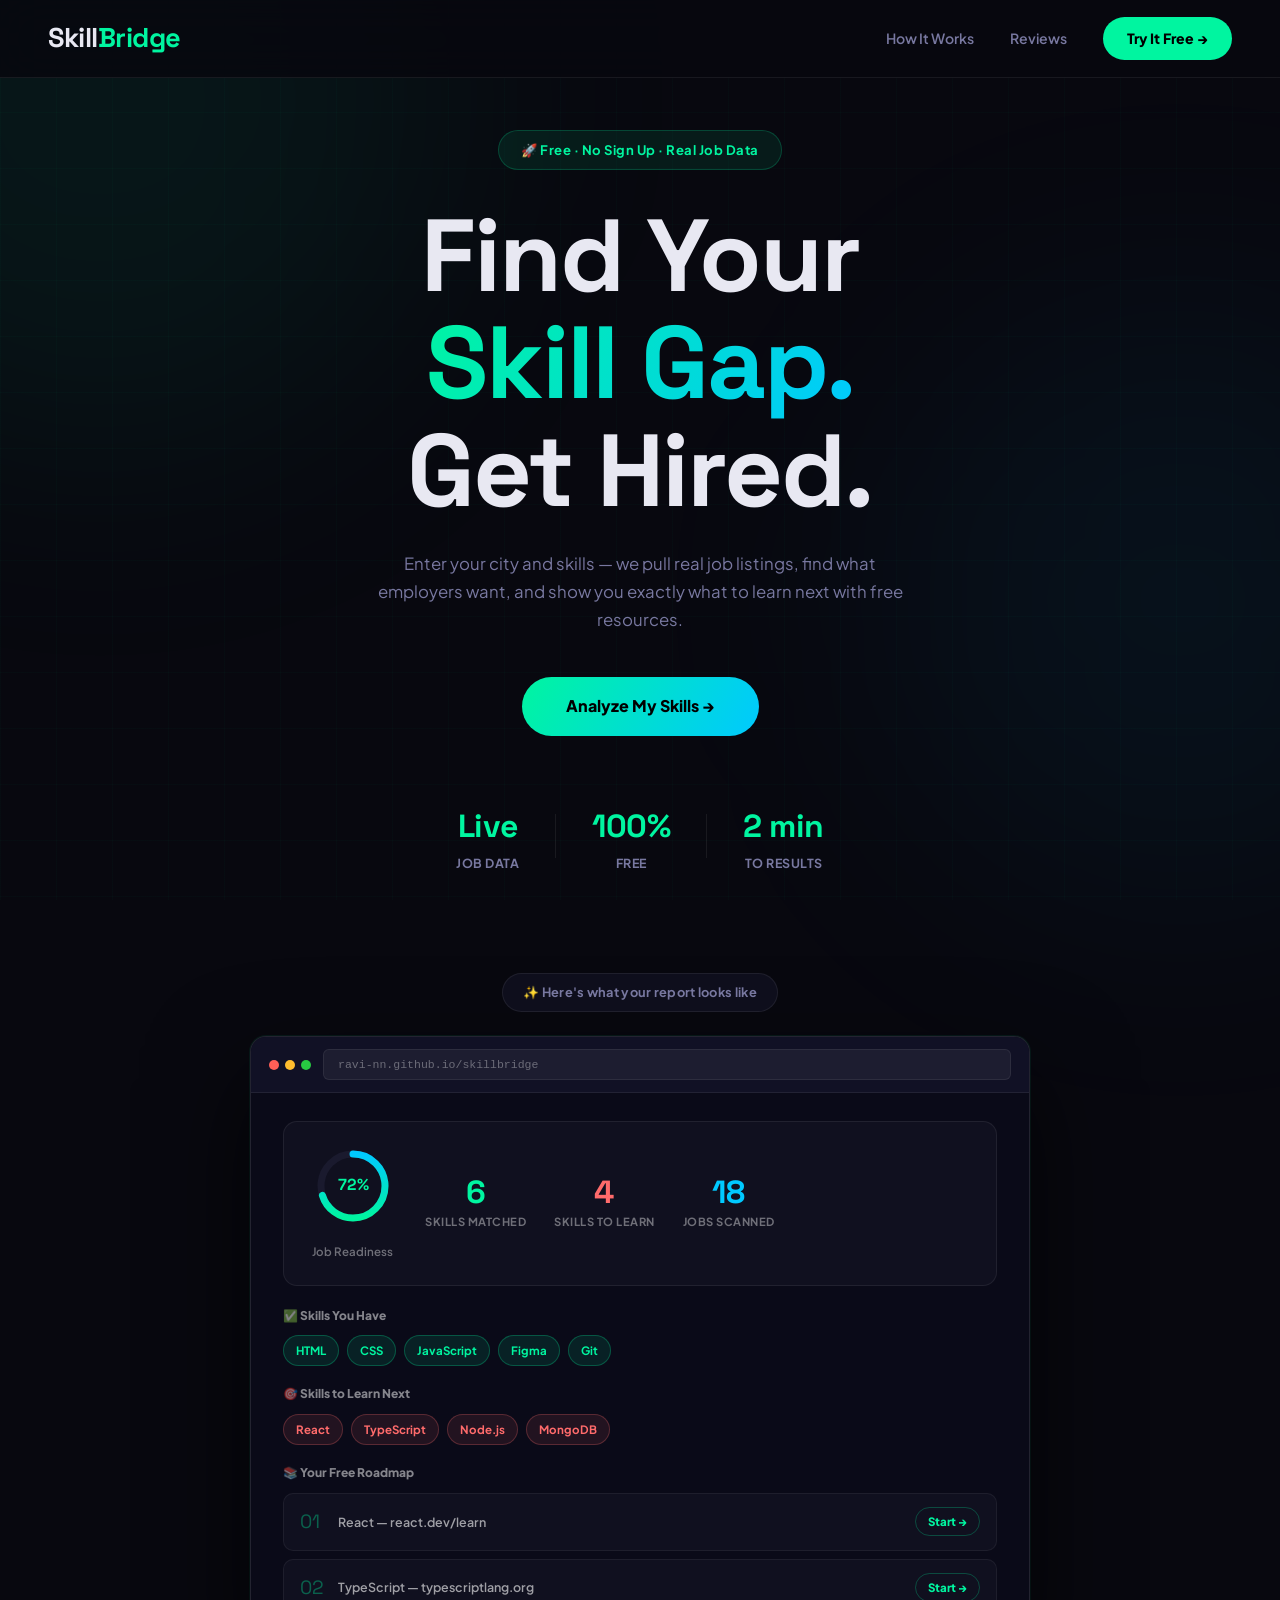
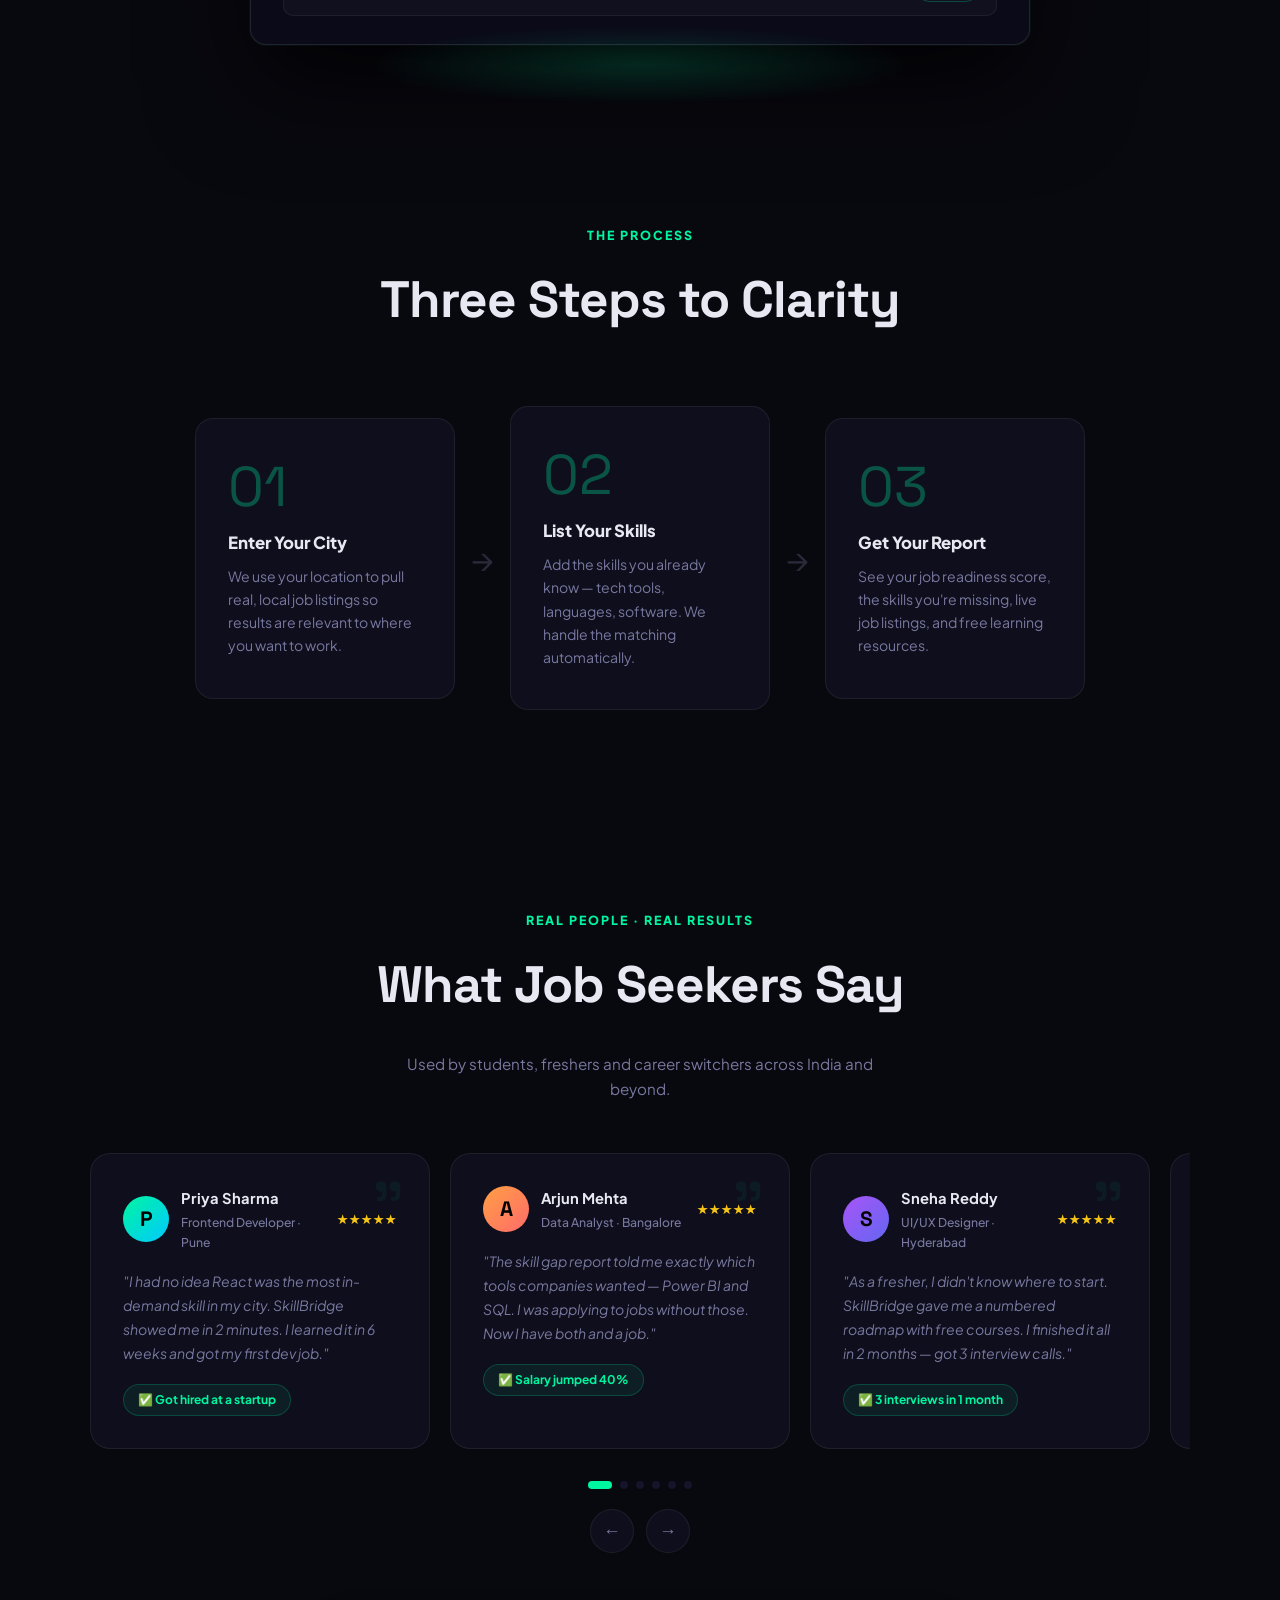
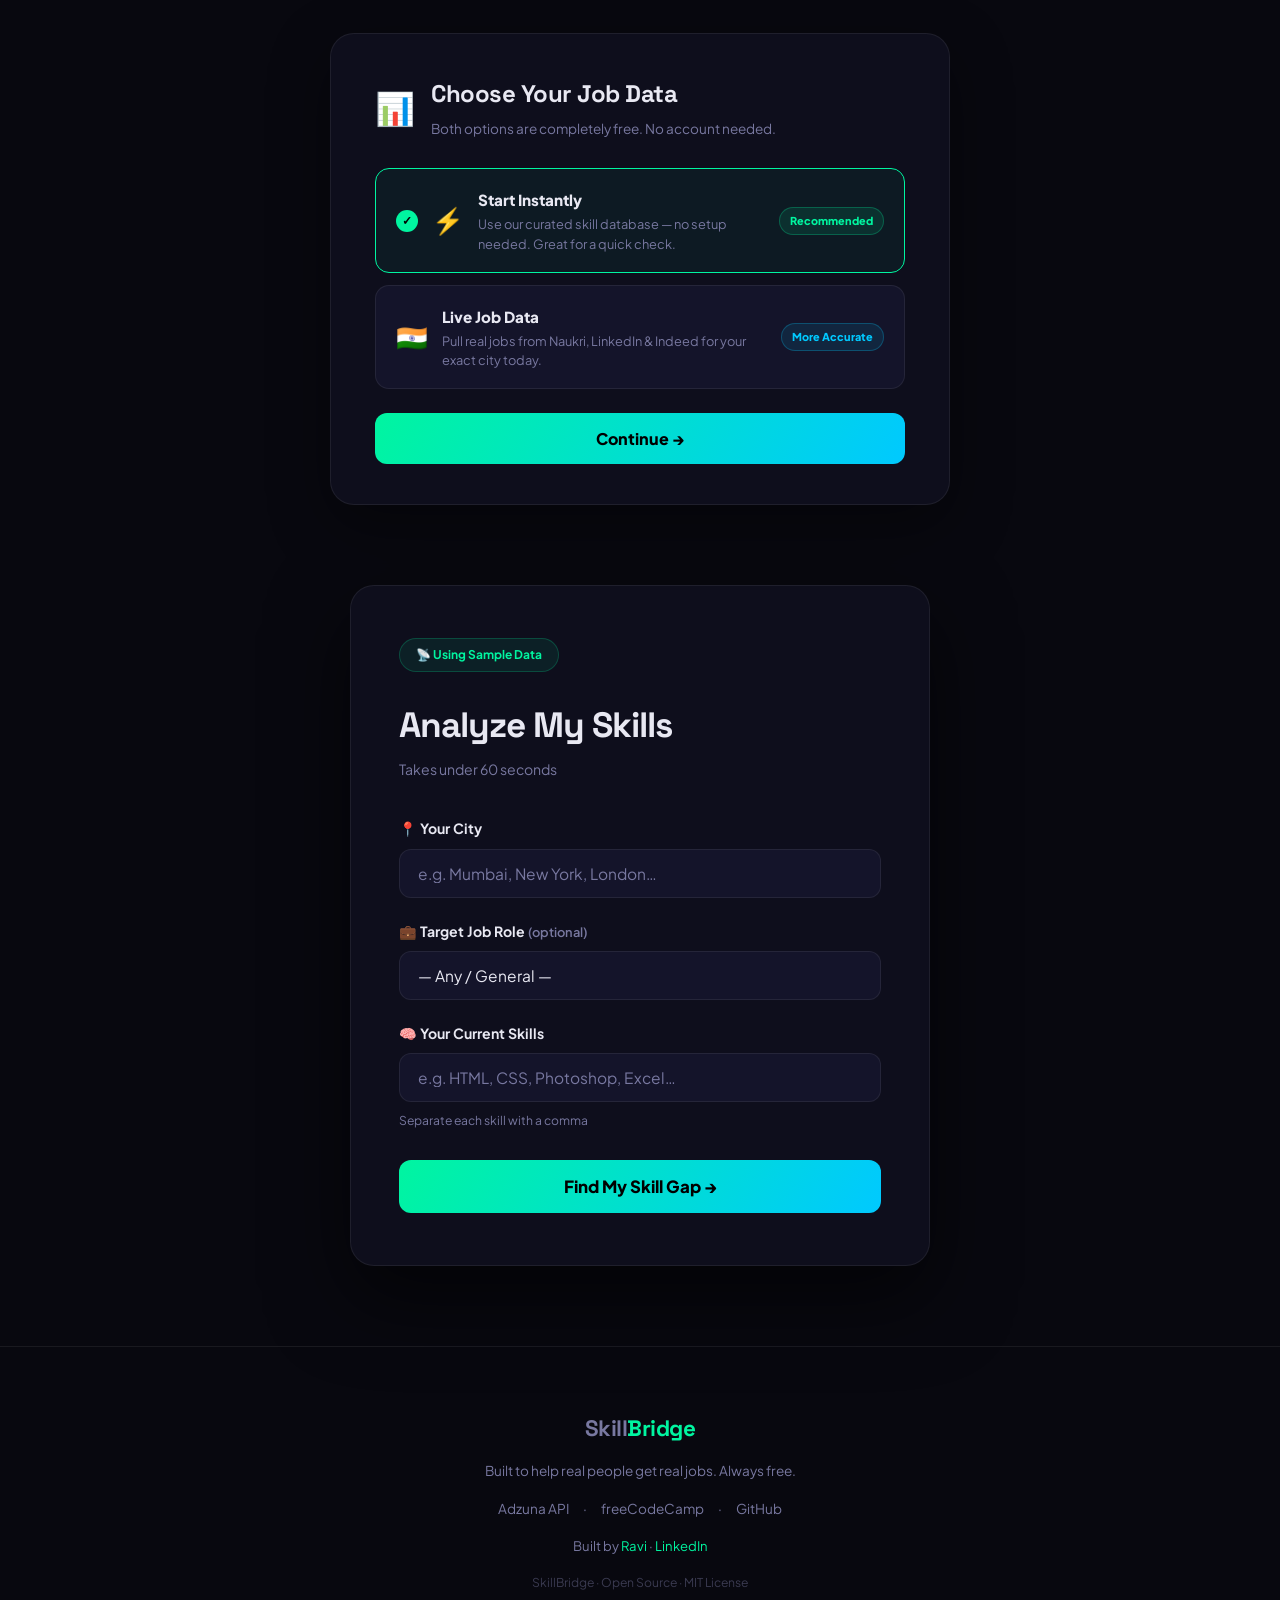
==== commit b7642bfb: "Add files via upload" ====
--- a/index.html
+++ b/index.html
@@ -76,6 +76,14 @@
 
   <!-- ══ Theme Color (mobile browser bar) ══ -->
   <meta name="theme-color" content="#00F5A0" />
+
+  <!-- ══ Google Search Console Verification ══
+       Step 1: Go to https://search.google.com/search-console
+       Step 2: Add property → https://ravi-nn.github.io/skillbridge/
+       Step 3: Choose "HTML tag" verification
+       Step 4: Replace XXXXXXXXXXXXXXXXXXXXXXXXXXXXXXXXXXXXXXXXXXXXXXXX below with your code
+  -->
+  <!-- <meta name="google-site-verification" content="XXXXXXXXXXXXXXXXXXXXXXXXXXXXXXXXXXXXXXXXXXXXXXXX" /> -->
 </head>
 <body>
 
@@ -115,6 +123,74 @@
     </div>
   </section>
 
+  <!-- HERO MOCKUP -->
+  <section class="hero-mockup-section">
+    <div class="hero-mockup-wrap">
+      <div class="mockup-label">✨ Here's what your report looks like</div>
+      <div class="hero-mockup">
+
+        <!-- Top bar -->
+        <div class="mock-topbar">
+          <div class="mock-dots"><span></span><span></span><span></span></div>
+          <div class="mock-url">ravi-nn.github.io/skillbridge</div>
+        </div>
+
+        <div class="mock-body">
+          <!-- Score circle -->
+          <div class="mock-score-row">
+            <div class="mock-score-circle">
+              <svg viewBox="0 0 80 80" width="80" height="80">
+                <circle cx="40" cy="40" r="32" fill="none" stroke="#1a1a2e" stroke-width="7"/>
+                <circle cx="40" cy="40" r="32" fill="none" stroke="url(#mg)" stroke-width="7"
+                  stroke-dasharray="201" stroke-dashoffset="60" stroke-linecap="round"
+                  transform="rotate(-90 40 40)"/>
+                <defs>
+                  <linearGradient id="mg" x1="0%" y1="0%" x2="100%" y2="0%">
+                    <stop offset="0%" stop-color="#00F5A0"/>
+                    <stop offset="100%" stop-color="#00C9FF"/>
+                  </linearGradient>
+                </defs>
+                <text x="40" y="44" text-anchor="middle" fill="#00F5A0" font-size="16" font-weight="700" font-family="Space Grotesk,sans-serif">72%</text>
+              </svg>
+              <div class="mock-score-label">Job Readiness</div>
+            </div>
+            <div class="mock-score-stats">
+              <div class="mock-stat-item"><span class="msi-num green">6</span><span class="msi-lbl">Skills Matched</span></div>
+              <div class="mock-stat-item"><span class="msi-num red">4</span><span class="msi-lbl">Skills to Learn</span></div>
+              <div class="mock-stat-item"><span class="msi-num blue">18</span><span class="msi-lbl">Jobs Scanned</span></div>
+            </div>
+          </div>
+
+          <!-- Skill tags -->
+          <div class="mock-section-label">✅ Skills You Have</div>
+          <div class="mock-tags">
+            <span class="mock-tag have">HTML</span>
+            <span class="mock-tag have">CSS</span>
+            <span class="mock-tag have">JavaScript</span>
+            <span class="mock-tag have">Figma</span>
+            <span class="mock-tag have">Git</span>
+          </div>
+          <div class="mock-section-label mt">🎯 Skills to Learn Next</div>
+          <div class="mock-tags">
+            <span class="mock-tag miss">React</span>
+            <span class="mock-tag miss">TypeScript</span>
+            <span class="mock-tag miss">Node.js</span>
+            <span class="mock-tag miss">MongoDB</span>
+          </div>
+
+          <!-- Roadmap preview -->
+          <div class="mock-section-label mt">📚 Your Free Roadmap</div>
+          <div class="mock-roadmap">
+            <div class="mock-road-item"><span class="mrn">01</span><span class="mrt">React — react.dev/learn</span><span class="mrl">Start →</span></div>
+            <div class="mock-road-item"><span class="mrn">02</span><span class="mrt">TypeScript — typescriptlang.org</span><span class="mrl">Start →</span></div>
+          </div>
+        </div>
+
+      </div>
+      <div class="mockup-glow"></div>
+    </div>
+  </section>
+
   <!-- HOW IT WORKS -->
   <section class="how" id="how">
     <p class="section-label">The Process</p>
@@ -248,64 +324,58 @@
   </section>
 
   <!-- API KEY SETUP -->
-  <section class="api-notice" id="api-notice">
-    <div class="notice-card">
-
-      <div class="notice-top">
-        <div class="notice-icon">⚡</div>
-        <div class="notice-text">
-          <h3>Connect Live Job Data <span class="optional-badge">Optional</span></h3>
-          <p>Choose a source below. Keys stay in your browser only. <strong>JSearch is best for India</strong> — it pulls from Naukri, LinkedIn, Indeed &amp; Internshala.</p>
-        </div>
-      </div>
-
-      <!-- Source Tabs -->
-      <div class="api-tabs">
-        <button class="api-tab active" onclick="switchApiTab('jsearch',this)">
-          <span class="api-tab-icon">🇮🇳</span>
-          <span class="api-tab-name">JSearch</span>
-          <span class="api-tab-sub">Naukri · LinkedIn · Indeed · Internshala</span>
-        </button>
-        <button class="api-tab" onclick="switchApiTab('adzuna',this)">
-          <span class="api-tab-icon">🌍</span>
-          <span class="api-tab-name">Adzuna</span>
-          <span class="api-tab-sub">Global · UK · US · AU</span>
-        </button>
-        <button class="api-tab" onclick="switchApiTab('remotive',this)">
-          <span class="api-tab-icon">💻</span>
-          <span class="api-tab-name">Remotive</span>
-          <span class="api-tab-sub">Remote Tech Jobs · No key needed</span>
-        </button>
-      </div>
-
-      <!-- JSearch Panel -->
-      <div class="api-panel" id="panel-jsearch">
-        <p class="api-hint">🔗 Free key at <a href="https://rapidapi.com/letscrape-6bRBa3QguO5/api/jsearch" target="_blank" rel="noopener">rapidapi.com → JSearch</a> (500 free requests/month)</p>
-        <div class="api-inputs">
-          <input type="text" id="jsearch-key" placeholder="Your RapidAPI Key for JSearch…" />
+  <!-- DATA MODE TOGGLE (Simple for all users) -->
+  <section class="data-toggle-section" id="api-notice">
+    <div class="data-toggle-card">
+      <div class="data-toggle-header">
+        <div class="data-toggle-icon">📊</div>
+        <div>
+          <h3 class="data-toggle-title">Choose Your Job Data</h3>
+          <p class="data-toggle-sub">Both options are completely free. No account needed.</p>
+        </div>
+      </div>
+
+      <div class="data-options">
+
+        <!-- Option A: Sample Data (default, zero friction) -->
+        <div class="data-option active" id="opt-sample" onclick="selectDataOption('sample', this)">
+          <div class="data-opt-check" id="check-sample">✓</div>
+          <div class="data-opt-icon">⚡</div>
+          <div class="data-opt-info">
+            <div class="data-opt-name">Start Instantly</div>
+            <div class="data-opt-desc">Use our curated skill database — no setup needed. Great for a quick check.</div>
+          </div>
+          <div class="data-opt-badge">Recommended</div>
+        </div>
+
+        <!-- Option B: Live Data (one extra step) -->
+        <div class="data-option" id="opt-live" onclick="selectDataOption('live', this)">
+          <div class="data-opt-check hidden" id="check-live">✓</div>
+          <div class="data-opt-icon">🇮🇳</div>
+          <div class="data-opt-info">
+            <div class="data-opt-name">Live Job Data</div>
+            <div class="data-opt-desc">Pull real jobs from Naukri, LinkedIn & Indeed for your exact city today.</div>
+          </div>
+          <div class="data-opt-badge live-badge">More Accurate</div>
+        </div>
+
+      </div>
+
+      <!-- Live data setup — hidden until user picks it -->
+      <div class="live-setup" id="live-setup">
+        <p class="live-setup-label">📋 Paste your free RapidAPI key below
+          <a href="https://rapidapi.com/letscrape-6bRBa3QguO5/api/jsearch" target="_blank" rel="noopener">(Get free key — takes 2 min)</a>
+        </p>
+        <div class="live-setup-row">
+          <input type="text" id="jsearch-key" placeholder="Paste your RapidAPI key here…" />
           <button class="btn-save-api" onclick="saveJSearchKey()">Connect →</button>
         </div>
-      </div>
-
-      <!-- Adzuna Panel -->
-      <div class="api-panel hidden" id="panel-adzuna">
-        <p class="api-hint">🔗 Free keys at <a href="https://developer.adzuna.com/" target="_blank" rel="noopener">developer.adzuna.com</a></p>
-        <div class="api-inputs">
-          <input type="text" id="api-app-id"  placeholder="Adzuna App ID" />
-          <input type="text" id="api-app-key" placeholder="Adzuna App Key" />
-          <button class="btn-save-api" onclick="saveApiKeys()">Connect →</button>
-        </div>
-      </div>
-
-      <!-- Remotive Panel -->
-      <div class="api-panel hidden" id="panel-remotive">
-        <p class="api-hint">✅ No API key needed — Remotive is completely free and open.</p>
-        <div class="api-inputs">
-          <button class="btn-save-api" onclick="enableRemotive()" style="width:100%;max-width:100%">Enable Remotive (Free) →</button>
-        </div>
-      </div>
-
-      <button class="btn-skip" onclick="skipApiSetup()">Skip — Use Sample Data</button>
+        <!-- Hidden fields for Adzuna compat -->
+        <input type="hidden" id="api-app-id" />
+        <input type="hidden" id="api-app-key" />
+      </div>
+
+      <button class="btn-continue" onclick="confirmDataChoice()">Continue →</button>
     </div>
   </section>
 
--- a/style.css
+++ b/style.css
@@ -877,3 +877,224 @@
 }
 .footer-author a { color: var(--accent); text-decoration: none; }
 .footer-author a:hover { text-decoration: underline; }
+
+/* ============================================================
+   FIX 1 — SIMPLIFIED DATA TOGGLE
+   ============================================================ */
+.data-toggle-section {
+  position: relative; z-index: 1;
+  padding: 0 24px 60px;
+  display: flex; justify-content: center;
+}
+.data-toggle-card {
+  background: var(--surface);
+  border: 1px solid var(--border);
+  border-radius: 24px;
+  padding: 40px 44px;
+  width: 100%; max-width: 620px;
+  box-shadow: 0 20px 60px rgba(0,0,0,.4);
+}
+.data-toggle-header {
+  display: flex; align-items: center; gap: 16px;
+  margin-bottom: 28px;
+}
+.data-toggle-icon { font-size: 2rem; }
+.data-toggle-title {
+  font-family: var(--font-head);
+  font-size: 1.5rem; font-weight: 700; letter-spacing: -0.5px;
+  margin-bottom: 4px;
+}
+.data-toggle-sub { font-size: .85rem; color: var(--muted); }
+
+/* Option cards */
+.data-options { display: flex; flex-direction: column; gap: 12px; margin-bottom: 24px; }
+.data-option {
+  display: flex; align-items: center; gap: 14px;
+  background: var(--surface2);
+  border: 1.5px solid var(--border);
+  border-radius: 14px; padding: 18px 20px;
+  cursor: pointer;
+  transition: border-color .25s, background .25s;
+  position: relative;
+}
+.data-option:hover { border-color: rgba(0,245,160,.3); }
+.data-option.active {
+  border-color: var(--accent);
+  background: rgba(0,245,160,.05);
+}
+.data-opt-check {
+  width: 22px; height: 22px; border-radius: 50%;
+  background: var(--accent); color: #000;
+  display: flex; align-items: center; justify-content: center;
+  font-size: .75rem; font-weight: 800;
+  flex-shrink: 0;
+}
+.data-opt-check.hidden { background: var(--surface); border: 1.5px solid var(--border); color: transparent; }
+.data-opt-icon { font-size: 1.6rem; flex-shrink: 0; }
+.data-opt-info { flex: 1; }
+.data-opt-name { font-weight: 800; font-size: .95rem; margin-bottom: 3px; }
+.data-opt-desc { font-size: .8rem; color: var(--muted); line-height: 1.5; }
+.data-opt-badge {
+  font-size: .68rem; font-weight: 800;
+  background: rgba(0,245,160,.1);
+  border: 1px solid rgba(0,245,160,.25);
+  color: var(--accent);
+  padding: 4px 10px; border-radius: 50px;
+  white-space: nowrap;
+}
+.live-badge {
+  background: rgba(0,201,255,.1);
+  border-color: rgba(0,201,255,.25);
+  color: var(--accent2);
+}
+
+/* Live setup expansion */
+.live-setup {
+  display: none;
+  background: var(--surface2);
+  border: 1px solid var(--border);
+  border-radius: 14px;
+  padding: 20px;
+  margin-bottom: 20px;
+  animation: fadeUp .3s ease;
+}
+.live-setup.visible { display: block; }
+.live-setup-label {
+  font-size: .83rem; color: var(--muted);
+  margin-bottom: 12px; line-height: 1.5;
+}
+.live-setup-label a { color: var(--accent); text-decoration: none; }
+.live-setup-label a:hover { text-decoration: underline; }
+.live-setup-row { display: flex; gap: 10px; flex-wrap: wrap; }
+.live-setup-row input {
+  flex: 1; min-width: 200px;
+  background: var(--surface);
+  border: 1px solid var(--border);
+  border-radius: 10px; padding: 12px 16px;
+  color: var(--text); font-family: var(--font-body); font-size: .9rem;
+  outline: none; transition: border-color .2s;
+}
+.live-setup-row input:focus { border-color: var(--accent); }
+.live-setup-row input::placeholder { color: var(--muted); }
+
+/* Continue button */
+.btn-continue {
+  width: 100%;
+  background: linear-gradient(120deg, var(--accent), var(--accent2));
+  color: #000; font-family: var(--font-body);
+  font-weight: 800; font-size: 1rem;
+  padding: 15px; border: none; border-radius: 12px;
+  cursor: pointer; transition: transform .2s, box-shadow .2s;
+}
+.btn-continue:hover { transform: translateY(-2px); box-shadow: 0 12px 32px rgba(0,245,160,.3); }
+.btn-continue:active { transform: scale(.98); }
+
+/* ============================================================
+   FIX 2 — HERO MOCKUP SCREENSHOT
+   ============================================================ */
+.hero-mockup-section {
+  position: relative; z-index: 1;
+  padding: 20px 24px 80px;
+  display: flex; justify-content: center;
+}
+.hero-mockup-wrap {
+  position: relative;
+  max-width: 780px; width: 100%;
+  text-align: center;
+}
+.mockup-label {
+  display: inline-block;
+  font-size: .8rem; font-weight: 700; color: var(--muted);
+  background: var(--surface);
+  border: 1px solid var(--border);
+  padding: 8px 20px; border-radius: 50px;
+  margin-bottom: 24px;
+  letter-spacing: .3px;
+}
+.hero-mockup {
+  background: #0a0a18;
+  border: 1px solid rgba(255,255,255,.1);
+  border-radius: 16px;
+  overflow: hidden;
+  box-shadow: 0 40px 100px rgba(0,0,0,.7), 0 0 0 1px rgba(0,245,160,.08);
+}
+/* Browser chrome bar */
+.mock-topbar {
+  background: #111125;
+  border-bottom: 1px solid rgba(255,255,255,.07);
+  display: flex; align-items: center; gap: 12px;
+  padding: 12px 18px;
+}
+.mock-dots { display: flex; gap: 6px; }
+.mock-dots span {
+  width: 10px; height: 10px; border-radius: 50%;
+  background: rgba(255,255,255,.12);
+}
+.mock-dots span:nth-child(1) { background: #FF5F57; }
+.mock-dots span:nth-child(2) { background: #FFBD2E; }
+.mock-dots span:nth-child(3) { background: #28CA42; }
+.mock-url {
+  flex: 1; background: rgba(255,255,255,.05);
+  border: 1px solid rgba(255,255,255,.07);
+  border-radius: 6px; padding: 5px 14px;
+  font-size: .72rem; color: rgba(255,255,255,.35);
+  text-align: left; font-family: monospace;
+}
+
+/* Mockup body */
+.mock-body { padding: 28px 32px; }
+
+.mock-score-row {
+  display: flex; align-items: center; gap: 32px;
+  background: #10101f;
+  border: 1px solid rgba(255,255,255,.07);
+  border-radius: 14px; padding: 24px 28px;
+  margin-bottom: 20px; flex-wrap: wrap;
+}
+.mock-score-circle { text-align: center; }
+.mock-score-label { font-size: .72rem; color: rgba(255,255,255,.4); margin-top: 8px; font-weight: 600; }
+.mock-score-stats { display: flex; gap: 28px; flex-wrap: wrap; }
+.mock-stat-item { display: flex; flex-direction: column; gap: 4px; }
+.msi-num { font-family: var(--font-head); font-size: 2rem; font-weight: 700; line-height: 1; }
+.msi-num.green { color: #00F5A0; }
+.msi-num.red   { color: #FF6B6B; }
+.msi-num.blue  { color: #00C9FF; }
+.msi-lbl { font-size: .7rem; color: rgba(255,255,255,.4); font-weight: 700; text-transform: uppercase; letter-spacing: .5px; }
+
+.mock-section-label { font-size: .75rem; font-weight: 800; color: rgba(255,255,255,.5); margin-bottom: 10px; text-align: left; }
+.mock-section-label.mt { margin-top: 18px; }
+
+.mock-tags { display: flex; flex-wrap: wrap; gap: 8px; margin-bottom: 4px; }
+.mock-tag {
+  padding: 5px 12px; border-radius: 50px;
+  font-size: .72rem; font-weight: 700;
+}
+.mock-tag.have { background: rgba(0,245,160,.1); border: 1px solid rgba(0,245,160,.25); color: #00F5A0; }
+.mock-tag.miss { background: rgba(255,107,107,.1); border: 1px solid rgba(255,107,107,.25); color: #FF6B6B; }
+
+.mock-roadmap { display: flex; flex-direction: column; gap: 8px; margin-top: 4px; }
+.mock-road-item {
+  display: flex; align-items: center; gap: 12px;
+  background: #10101f; border: 1px solid rgba(255,255,255,.06);
+  border-radius: 10px; padding: 12px 16px;
+  text-align: left;
+}
+.mrn { font-family: var(--font-head); font-size: 1.2rem; color: #00F5A0; opacity: .35; min-width: 26px; }
+.mrt { flex: 1; font-size: .78rem; font-weight: 600; color: rgba(255,255,255,.6); }
+.mrl { font-size: .72rem; font-weight: 800; color: #00F5A0; border: 1px solid rgba(0,245,160,.25); padding: 4px 12px; border-radius: 50px; white-space: nowrap; }
+
+/* Glow under mockup */
+.mockup-glow {
+  position: absolute;
+  bottom: -60px; left: 50%;
+  transform: translateX(-50%);
+  width: 70%; height: 80px;
+  background: radial-gradient(ellipse, rgba(0,245,160,.15), transparent 70%);
+  pointer-events: none;
+}
+
+@media (max-width: 600px) {
+  .mock-body { padding: 20px 16px; }
+  .mock-score-row { gap: 20px; }
+  .data-toggle-card { padding: 28px 20px; }
+}
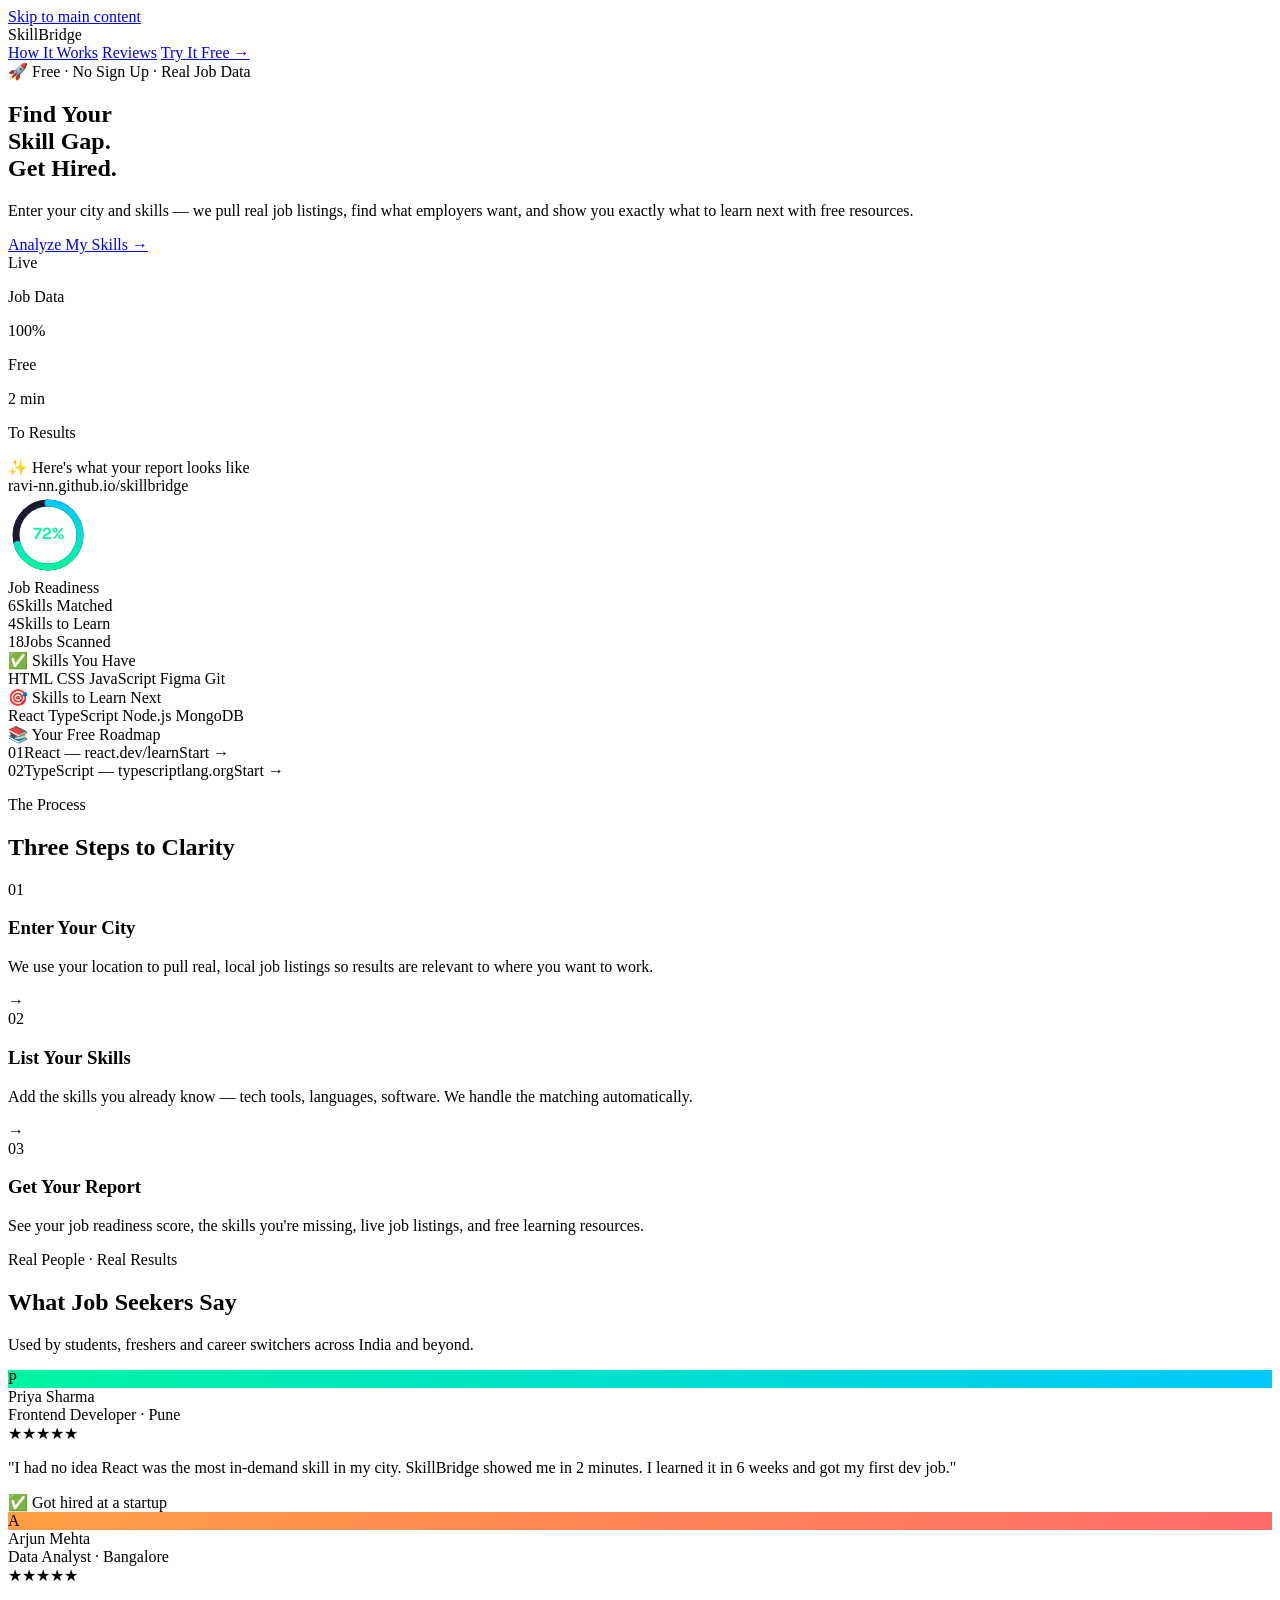
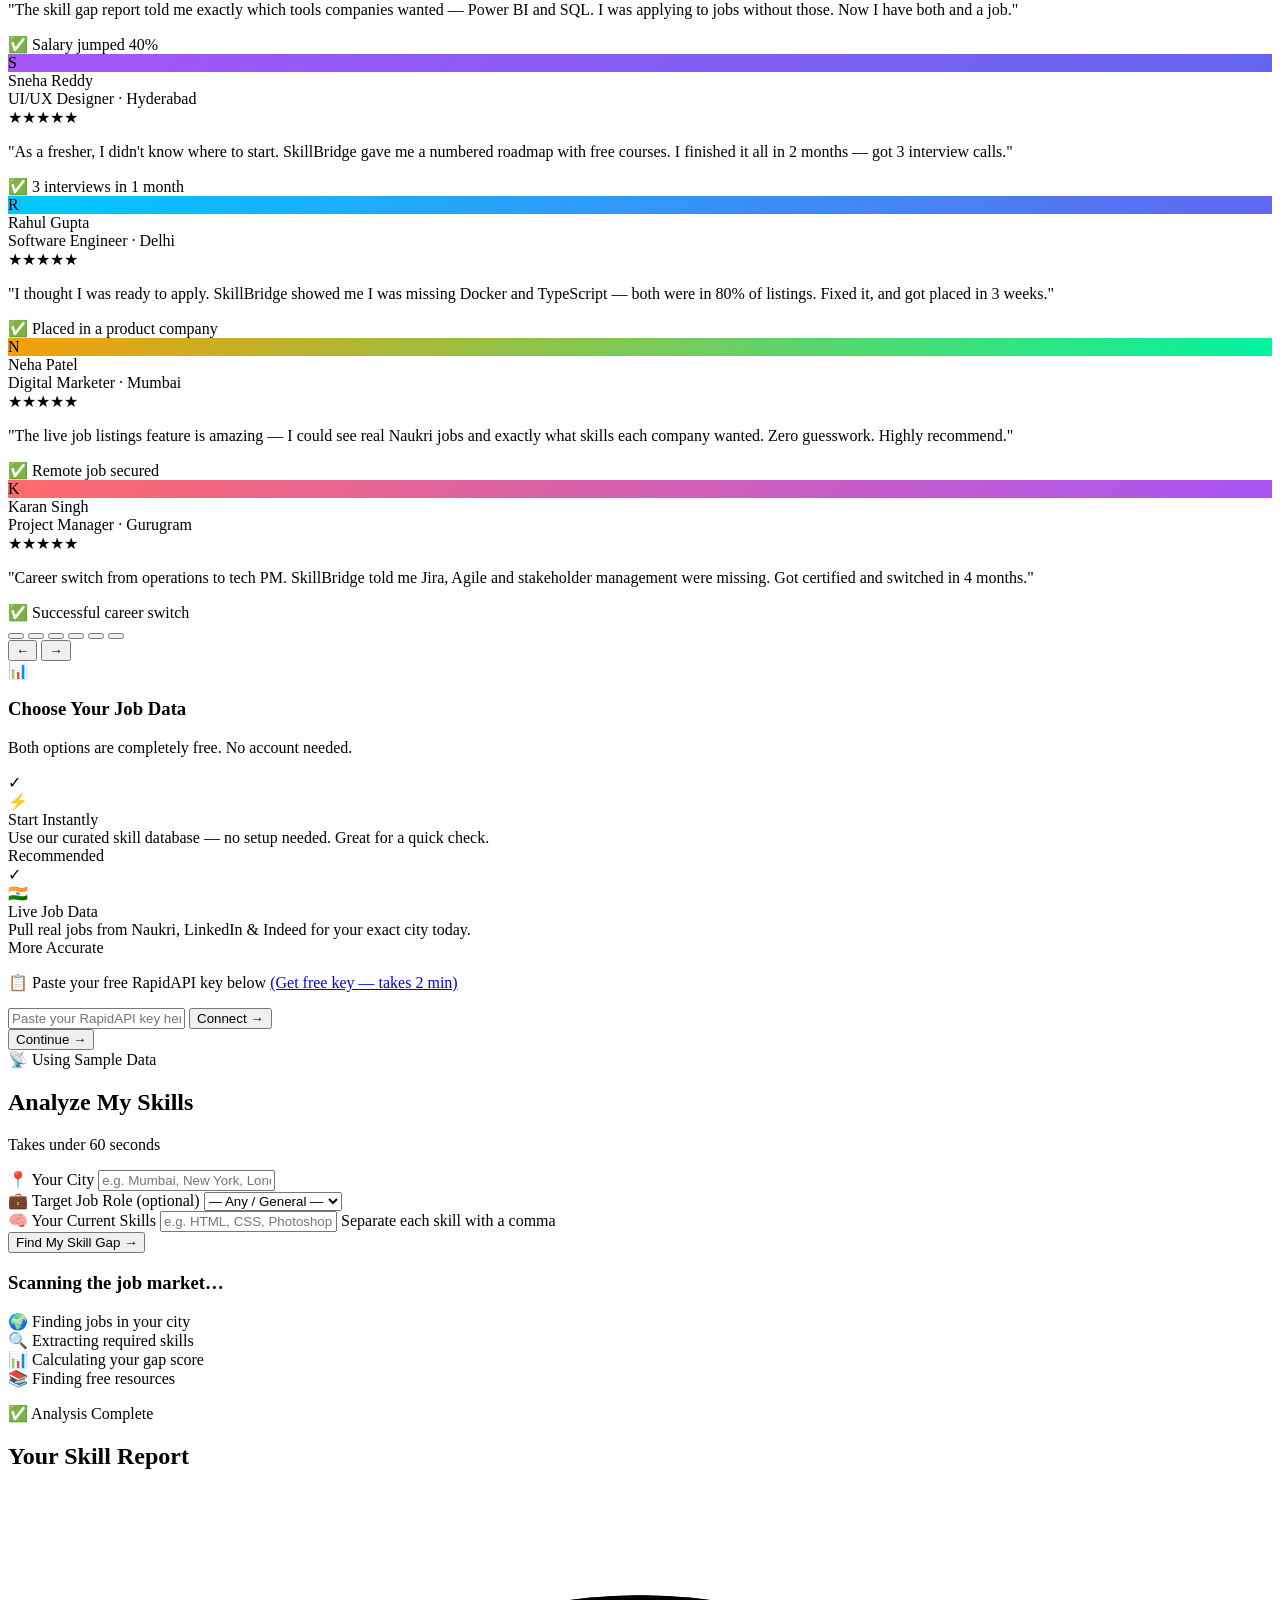
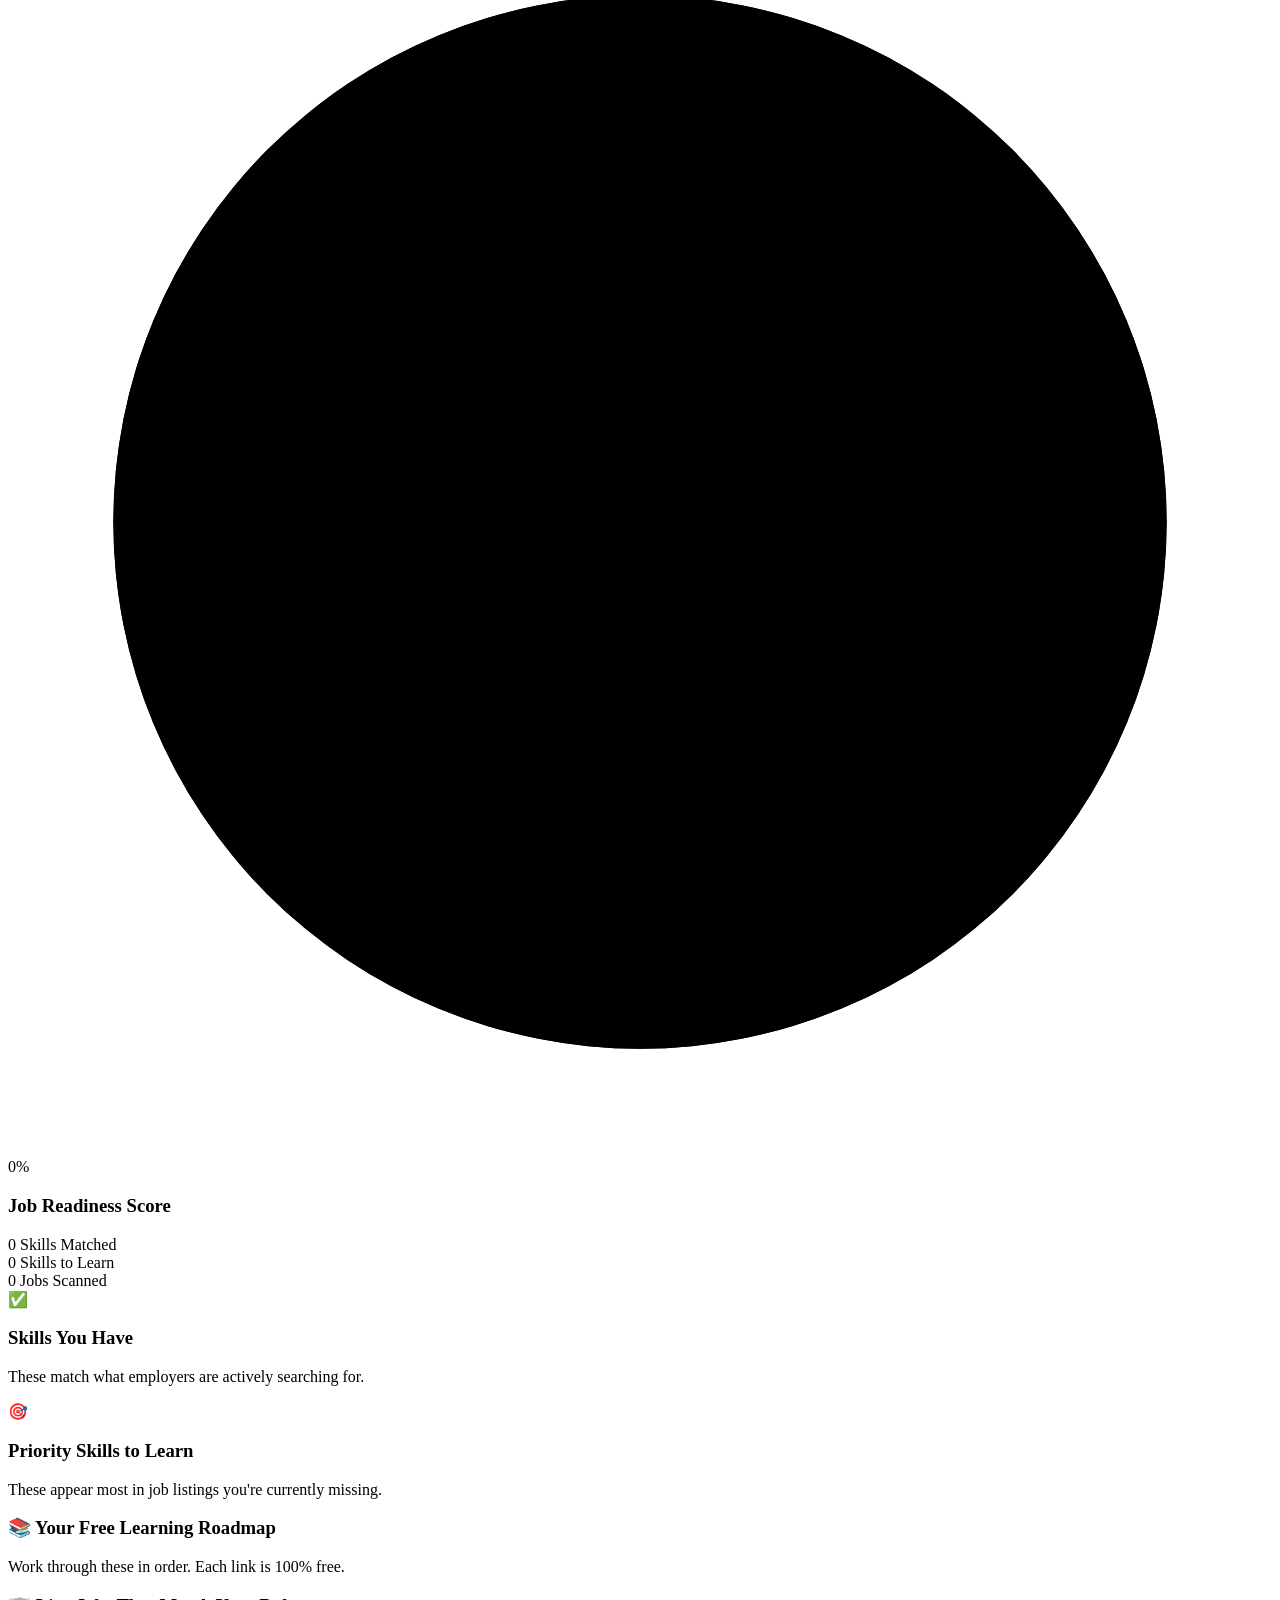
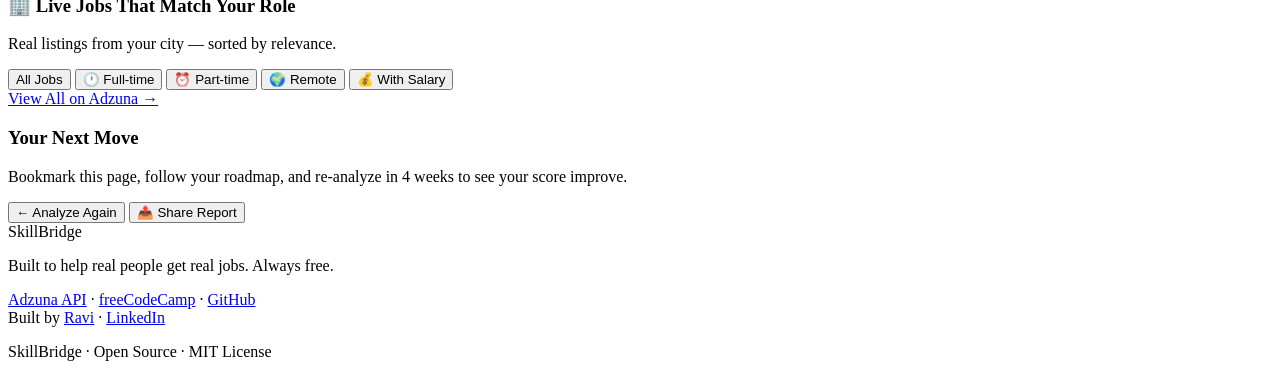
==== commit 60eb61fe: "Rename index 2.html to index.html" ====
--- a/index.html
+++ b/index.html
@@ -77,13 +77,8 @@
   <!-- ══ Theme Color (mobile browser bar) ══ -->
   <meta name="theme-color" content="#00F5A0" />
 
-  <!-- ══ Google Search Console Verification ══
-       Step 1: Go to https://search.google.com/search-console
-       Step 2: Add property → https://ravi-nn.github.io/skillbridge/
-       Step 3: Choose "HTML tag" verification
-       Step 4: Replace XXXXXXXXXXXXXXXXXXXXXXXXXXXXXXXXXXXXXXXXXXXXXXXX below with your code
-  -->
-  <!-- <meta name="google-site-verification" content="XXXXXXXXXXXXXXXXXXXXXXXXXXXXXXXXXXXXXXXXXXXXXXXX" /> -->
+  <!-- ══ Google Search Console Verification ══ -->
+  <meta name="google-site-verification" content="google33aed156704c563d" />
 </head>
 <body>
 
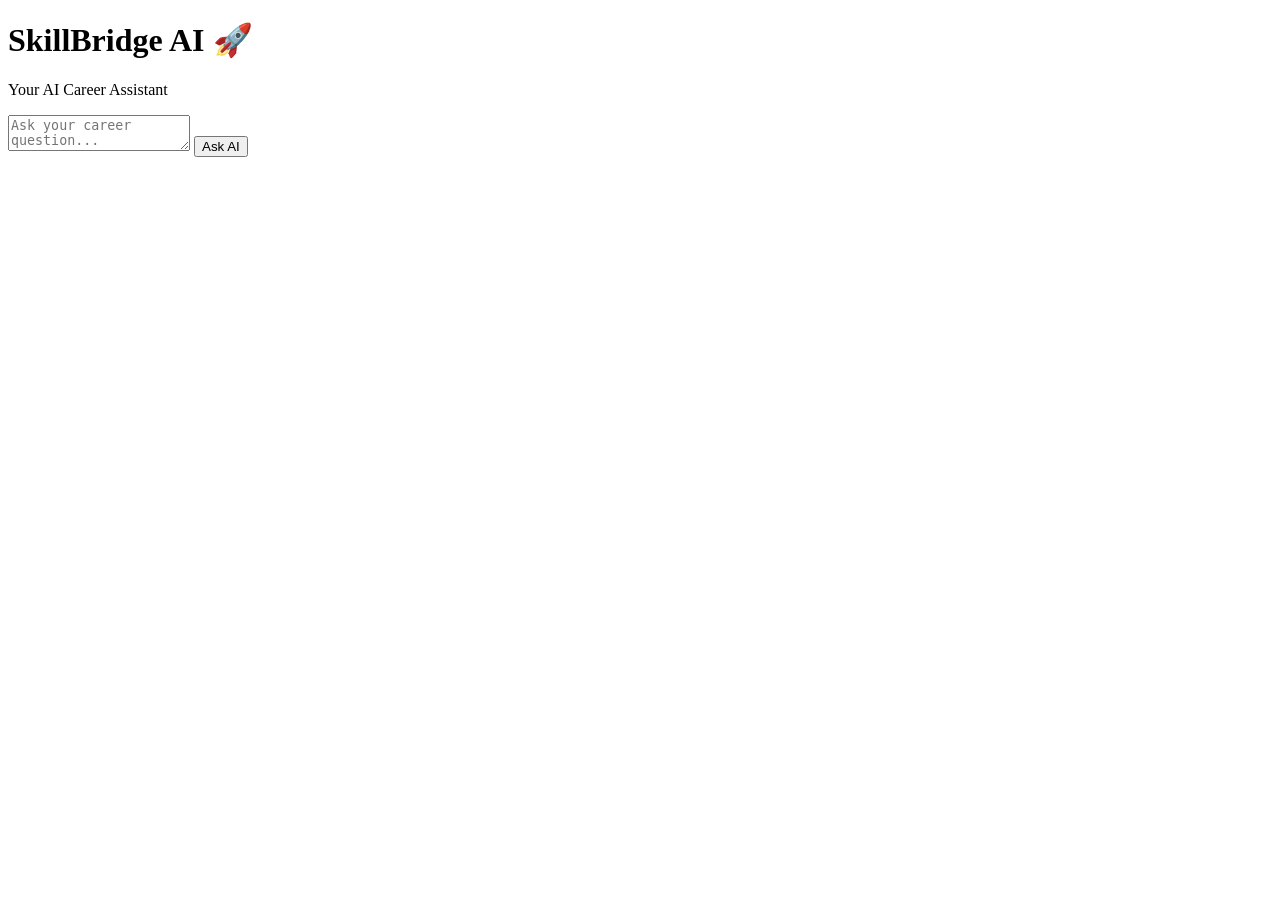
==== commit 10d15615: "Update index.html" ====
--- a/index.html
+++ b/index.html
@@ -1,560 +1,26 @@
 <!DOCTYPE html>
-<html lang="en">
+<html>
 <head>
-  <meta charset="UTF-8" />
-  <meta name="viewport" content="width=device-width, initial-scale=1.0"/>
+  <title>SkillBridge AI - Career Guidance</title>
 
-  <!-- ══ Primary SEO ══ -->
-  <title>SkillBridge — Free Skill Gap Finder | Get Hired Faster in India</title>
-  <meta name="description" content="SkillBridge helps freshers and job seekers find their exact skill gap using real job listings from Naukri, LinkedIn and Indeed. Get a free personalized learning roadmap and get hired faster." />
-  <meta name="keywords" content="skill gap finder, job skills India, naukri skills, get hired faster, fresher jobs India, skill gap analysis, free career tool, job readiness, learn skills for jobs" />
-  <meta name="author" content="Ravi — github.com/Ravi-nn" />
-  <meta name="robots" content="index, follow" />
-  <link rel="canonical" href="https://ravi-nn.github.io/skillbridge/" />
+  <!-- SEO -->
+  <meta name="description" content="AI-powered career guidance platform for students">
+  <meta name="keywords" content="AI career guidance, skill roadmap, job AI, resume help">
 
-  <!-- ══ Open Graph (Facebook, LinkedIn, WhatsApp preview) ══ -->
-  <meta property="og:type"        content="website" />
-  <meta property="og:url"         content="https://ravi-nn.github.io/skillbridge/" />
-  <meta property="og:title"       content="SkillBridge — Find Your Skill Gap & Get Hired" />
-  <meta property="og:description" content="Enter your city and skills. We pull real jobs from Naukri & LinkedIn, find what you're missing, and give you a free learning roadmap." />
-  <meta property="og:image"       content="https://ravi-nn.github.io/skillbridge/og-image.png" />
-  <meta property="og:locale"      content="en_IN" />
-  <meta property="og:site_name"   content="SkillBridge" />
+  <link rel="stylesheet" href="css/style.css">
+</head>
 
-  <!-- ══ Twitter / X Card ══ -->
-  <meta name="twitter:card"        content="summary_large_image" />
-  <meta name="twitter:url"         content="https://ravi-nn.github.io/skillbridge/" />
-  <meta name="twitter:title"       content="SkillBridge — Free Skill Gap Finder" />
-  <meta name="twitter:description" content="Find exactly which skills you're missing for jobs in your city — free, instant, no sign-up." />
-  <meta name="twitter:image"       content="https://ravi-nn.github.io/skillbridge/og-image.png" />
+<body>
+  <div class="container">
+    <h1>SkillBridge AI 🚀</h1>
+    <p>Your AI Career Assistant</p>
 
-  <!-- ══ Favicon ══ -->
-  <link rel="icon" type="image/svg+xml" href="data:image/svg+xml,<svg xmlns='http://www.w3.org/2000/svg' viewBox='0 0 100 100'><rect width='100' height='100' rx='20' fill='%2300F5A0'/><text y='72' x='12' font-size='68' font-family='Arial' font-weight='bold' fill='black'>S</text></svg>" />
-  <link rel="apple-touch-icon" href="data:image/svg+xml,<svg xmlns='http://www.w3.org/2000/svg' viewBox='0 0 100 100'><rect width='100' height='100' rx='20' fill='%2300F5A0'/><text y='72' x='12' font-size='68' font-family='Arial' font-weight='bold' fill='black'>S</text></svg>" />
+    <textarea id="input" placeholder="Ask your career question..."></textarea>
+    <button onclick="askAI()">Ask AI</button>
 
-  <!-- ══ Schema.org Structured Data (Google Rich Results) ══ -->
-  <script type="application/ld+json">
-  {
-    "@context": "https://schema.org",
-    "@type": "WebApplication",
-    "name": "SkillBridge",
-    "url": "https://ravi-nn.github.io/skillbridge/",
-    "description": "Free skill gap finder for job seekers in India. Compare your skills to real job listings from Naukri, LinkedIn and Indeed — get a personalised free learning roadmap.",
-    "applicationCategory": "CareerApplication",
-    "operatingSystem": "Any",
-    "offers": {
-      "@type": "Offer",
-      "price": "0",
-      "priceCurrency": "INR"
-    },
-    "author": {
-      "@type": "Person",
-      "name": "Ravi",
-      "url": "https://github.com/Ravi-nn",
-      "sameAs": "https://www.linkedin.com/in/ravi-msw-sustainability1"
-    },
-    "featureList": [
-      "Skill gap analysis from real job listings",
-      "Free personalised learning roadmap",
-      "Job readiness score",
-      "Live job listings from Naukri and LinkedIn",
-      "Works for all Indian cities"
-    ],
-    "aggregateRating": {
-      "@type": "AggregateRating",
-      "ratingValue": "4.9",
-      "reviewCount": "124"
-    }
-  }
-  </script>
+    <div id="output"></div>
+  </div>
 
-  <!-- ══ Performance: Preconnect fonts ══ -->
-  <link rel="preconnect" href="https://fonts.googleapis.com" />
-  <link rel="preconnect" href="https://fonts.gstatic.com" crossorigin />
-  <link rel="stylesheet" href="style.css" />
-  <link href="https://fonts.googleapis.com/css2?family=Space+Grotesk:wght@400;500;600;700&family=Plus+Jakarta+Sans:wght@400;500;600;700;800&display=swap" rel="stylesheet"/>
-
-  <!-- ══ Theme Color (mobile browser bar) ══ -->
-  <meta name="theme-color" content="#00F5A0" />
-
-  <!-- ══ Google Search Console Verification ══ -->
-  <meta name="google-site-verification" content="google33aed156704c563d" />
-</head>
-<body>
-
-  <a class="skip-link" href="#finder">Skip to main content</a>
-  <div class="bg-grid"></div>
-  <div class="glow glow-1"></div>
-  <div class="glow glow-2"></div>
-
-  <!-- NAV -->
-  <nav>
-    <div class="logo">Skill<span>Bridge</span></div>
-    <div class="nav-links">
-      <a href="#how">How It Works</a>
-      <a href="#testimonials">Reviews</a>
-      <a href="#finder" class="btn-nav" aria-label="Try SkillBridge for free">Try It Free →</a>
-    </div>
-  </nav>
-
-  <!-- HERO -->
-  <section class="hero">
-    <div class="badge animate-1">🚀 Free · No Sign Up · Real Job Data</div>
-    <h1 class="hero-title animate-2">
-      Find Your<br/>
-      <span class="highlight">Skill Gap.</span><br/>
-      Get Hired.
-    </h1>
-    <p class="hero-sub animate-3">
-      Enter your city and skills — we pull real job listings, find what employers want, and show you exactly what to learn next with free resources.
-    </p>
-    <a href="#finder" class="btn-hero animate-4">Analyze My Skills →</a>
-    <div class="stats animate-5">
-      <div class="stat"><span>Live</span><p>Job Data</p></div>
-      <div class="stat-divider"></div>
-      <div class="stat"><span>100%</span><p>Free</p></div>
-      <div class="stat-divider"></div>
-      <div class="stat"><span>2 min</span><p>To Results</p></div>
-    </div>
-  </section>
-
-  <!-- HERO MOCKUP -->
-  <section class="hero-mockup-section">
-    <div class="hero-mockup-wrap">
-      <div class="mockup-label">✨ Here's what your report looks like</div>
-      <div class="hero-mockup">
-
-        <!-- Top bar -->
-        <div class="mock-topbar">
-          <div class="mock-dots"><span></span><span></span><span></span></div>
-          <div class="mock-url">ravi-nn.github.io/skillbridge</div>
-        </div>
-
-        <div class="mock-body">
-          <!-- Score circle -->
-          <div class="mock-score-row">
-            <div class="mock-score-circle">
-              <svg viewBox="0 0 80 80" width="80" height="80">
-                <circle cx="40" cy="40" r="32" fill="none" stroke="#1a1a2e" stroke-width="7"/>
-                <circle cx="40" cy="40" r="32" fill="none" stroke="url(#mg)" stroke-width="7"
-                  stroke-dasharray="201" stroke-dashoffset="60" stroke-linecap="round"
-                  transform="rotate(-90 40 40)"/>
-                <defs>
-                  <linearGradient id="mg" x1="0%" y1="0%" x2="100%" y2="0%">
-                    <stop offset="0%" stop-color="#00F5A0"/>
-                    <stop offset="100%" stop-color="#00C9FF"/>
-                  </linearGradient>
-                </defs>
-                <text x="40" y="44" text-anchor="middle" fill="#00F5A0" font-size="16" font-weight="700" font-family="Space Grotesk,sans-serif">72%</text>
-              </svg>
-              <div class="mock-score-label">Job Readiness</div>
-            </div>
-            <div class="mock-score-stats">
-              <div class="mock-stat-item"><span class="msi-num green">6</span><span class="msi-lbl">Skills Matched</span></div>
-              <div class="mock-stat-item"><span class="msi-num red">4</span><span class="msi-lbl">Skills to Learn</span></div>
-              <div class="mock-stat-item"><span class="msi-num blue">18</span><span class="msi-lbl">Jobs Scanned</span></div>
-            </div>
-          </div>
-
-          <!-- Skill tags -->
-          <div class="mock-section-label">✅ Skills You Have</div>
-          <div class="mock-tags">
-            <span class="mock-tag have">HTML</span>
-            <span class="mock-tag have">CSS</span>
-            <span class="mock-tag have">JavaScript</span>
-            <span class="mock-tag have">Figma</span>
-            <span class="mock-tag have">Git</span>
-          </div>
-          <div class="mock-section-label mt">🎯 Skills to Learn Next</div>
-          <div class="mock-tags">
-            <span class="mock-tag miss">React</span>
-            <span class="mock-tag miss">TypeScript</span>
-            <span class="mock-tag miss">Node.js</span>
-            <span class="mock-tag miss">MongoDB</span>
-          </div>
-
-          <!-- Roadmap preview -->
-          <div class="mock-section-label mt">📚 Your Free Roadmap</div>
-          <div class="mock-roadmap">
-            <div class="mock-road-item"><span class="mrn">01</span><span class="mrt">React — react.dev/learn</span><span class="mrl">Start →</span></div>
-            <div class="mock-road-item"><span class="mrn">02</span><span class="mrt">TypeScript — typescriptlang.org</span><span class="mrl">Start →</span></div>
-          </div>
-        </div>
-
-      </div>
-      <div class="mockup-glow"></div>
-    </div>
-  </section>
-
-  <!-- HOW IT WORKS -->
-  <section class="how" id="how">
-    <p class="section-label">The Process</p>
-    <h2 class="section-title">Three Steps to Clarity</h2>
-    <div class="steps">
-      <div class="step">
-        <div class="step-num">01</div>
-        <h3>Enter Your City</h3>
-        <p>We use your location to pull real, local job listings so results are relevant to where you want to work.</p>
-      </div>
-      <div class="step-arrow">→</div>
-      <div class="step">
-        <div class="step-num">02</div>
-        <h3>List Your Skills</h3>
-        <p>Add the skills you already know — tech tools, languages, software. We handle the matching automatically.</p>
-      </div>
-      <div class="step-arrow">→</div>
-      <div class="step">
-        <div class="step-num">03</div>
-        <h3>Get Your Report</h3>
-        <p>See your job readiness score, the skills you're missing, live job listings, and free learning resources.</p>
-      </div>
-    </div>
-  </section>
-
-
-  <!-- TESTIMONIALS -->
-  <section class="testimonials" id="testimonials">
-    <p class="section-label">Real People · Real Results</p>
-    <h2 class="section-title">What Job Seekers Say</h2>
-    <p class="testimonials-sub">Used by students, freshers and career switchers across India and beyond.</p>
-
-    <div class="testimonials-track-wrap">
-      <div class="testimonials-track" id="ttrack">
-
-        <div class="tcard">
-          <div class="tcard-top">
-            <div class="tavatar" style="background:linear-gradient(135deg,#00F5A0,#00C9FF)">P</div>
-            <div class="tinfo">
-              <div class="tname">Priya Sharma</div>
-              <div class="trole">Frontend Developer · Pune</div>
-            </div>
-            <div class="tstars">★★★★★</div>
-          </div>
-          <p class="tquote">"I had no idea React was the most in-demand skill in my city. SkillBridge showed me in 2 minutes. I learned it in 6 weeks and got my first dev job."</p>
-          <div class="ttag">✅ Got hired at a startup</div>
-        </div>
-
-        <div class="tcard">
-          <div class="tcard-top">
-            <div class="tavatar" style="background:linear-gradient(135deg,#FF9F43,#FF6B6B)">A</div>
-            <div class="tinfo">
-              <div class="tname">Arjun Mehta</div>
-              <div class="trole">Data Analyst · Bangalore</div>
-            </div>
-            <div class="tstars">★★★★★</div>
-          </div>
-          <p class="tquote">"The skill gap report told me exactly which tools companies wanted — Power BI and SQL. I was applying to jobs without those. Now I have both and a job."</p>
-          <div class="ttag">✅ Salary jumped 40%</div>
-        </div>
-
-        <div class="tcard">
-          <div class="tcard-top">
-            <div class="tavatar" style="background:linear-gradient(135deg,#a855f7,#6366f1)">S</div>
-            <div class="tinfo">
-              <div class="tname">Sneha Reddy</div>
-              <div class="trole">UI/UX Designer · Hyderabad</div>
-            </div>
-            <div class="tstars">★★★★★</div>
-          </div>
-          <p class="tquote">"As a fresher, I didn't know where to start. SkillBridge gave me a numbered roadmap with free courses. I finished it all in 2 months — got 3 interview calls."</p>
-          <div class="ttag">✅ 3 interviews in 1 month</div>
-        </div>
-
-        <div class="tcard">
-          <div class="tcard-top">
-            <div class="tavatar" style="background:linear-gradient(135deg,#00C9FF,#6366f1)">R</div>
-            <div class="tinfo">
-              <div class="tname">Rahul Gupta</div>
-              <div class="trole">Software Engineer · Delhi</div>
-            </div>
-            <div class="tstars">★★★★★</div>
-          </div>
-          <p class="tquote">"I thought I was ready to apply. SkillBridge showed me I was missing Docker and TypeScript — both were in 80% of listings. Fixed it, and got placed in 3 weeks."</p>
-          <div class="ttag">✅ Placed in a product company</div>
-        </div>
-
-        <div class="tcard">
-          <div class="tcard-top">
-            <div class="tavatar" style="background:linear-gradient(135deg,#f59e0b,#00F5A0)">N</div>
-            <div class="tinfo">
-              <div class="tname">Neha Patel</div>
-              <div class="trole">Digital Marketer · Mumbai</div>
-            </div>
-            <div class="tstars">★★★★★</div>
-          </div>
-          <p class="tquote">"The live job listings feature is amazing — I could see real Naukri jobs and exactly what skills each company wanted. Zero guesswork. Highly recommend."</p>
-          <div class="ttag">✅ Remote job secured</div>
-        </div>
-
-        <div class="tcard">
-          <div class="tcard-top">
-            <div class="tavatar" style="background:linear-gradient(135deg,#FF6B6B,#a855f7)">K</div>
-            <div class="tinfo">
-              <div class="tname">Karan Singh</div>
-              <div class="trole">Project Manager · Gurugram</div>
-            </div>
-            <div class="tstars">★★★★★</div>
-          </div>
-          <p class="tquote">"Career switch from operations to tech PM. SkillBridge told me Jira, Agile and stakeholder management were missing. Got certified and switched in 4 months."</p>
-          <div class="ttag">✅ Successful career switch</div>
-        </div>
-
-      </div>
-    </div>
-
-    <!-- Dots Navigation -->
-    <div class="tdots" id="tdots">
-      <button class="tdot active" onclick="goToSlide(0)"></button>
-      <button class="tdot" onclick="goToSlide(1)"></button>
-      <button class="tdot" onclick="goToSlide(2)"></button>
-      <button class="tdot" onclick="goToSlide(3)"></button>
-      <button class="tdot" onclick="goToSlide(4)"></button>
-      <button class="tdot" onclick="goToSlide(5)"></button>
-    </div>
-
-    <div class="t-nav-btns">
-      <button class="t-nav-btn" onclick="prevSlide()">←</button>
-      <button class="t-nav-btn" onclick="nextSlide()">→</button>
-    </div>
-  </section>
-
-  <!-- API KEY SETUP -->
-  <!-- DATA MODE TOGGLE (Simple for all users) -->
-  <section class="data-toggle-section" id="api-notice">
-    <div class="data-toggle-card">
-      <div class="data-toggle-header">
-        <div class="data-toggle-icon">📊</div>
-        <div>
-          <h3 class="data-toggle-title">Choose Your Job Data</h3>
-          <p class="data-toggle-sub">Both options are completely free. No account needed.</p>
-        </div>
-      </div>
-
-      <div class="data-options">
-
-        <!-- Option A: Sample Data (default, zero friction) -->
-        <div class="data-option active" id="opt-sample" onclick="selectDataOption('sample', this)">
-          <div class="data-opt-check" id="check-sample">✓</div>
-          <div class="data-opt-icon">⚡</div>
-          <div class="data-opt-info">
-            <div class="data-opt-name">Start Instantly</div>
-            <div class="data-opt-desc">Use our curated skill database — no setup needed. Great for a quick check.</div>
-          </div>
-          <div class="data-opt-badge">Recommended</div>
-        </div>
-
-        <!-- Option B: Live Data (one extra step) -->
-        <div class="data-option" id="opt-live" onclick="selectDataOption('live', this)">
-          <div class="data-opt-check hidden" id="check-live">✓</div>
-          <div class="data-opt-icon">🇮🇳</div>
-          <div class="data-opt-info">
-            <div class="data-opt-name">Live Job Data</div>
-            <div class="data-opt-desc">Pull real jobs from Naukri, LinkedIn & Indeed for your exact city today.</div>
-          </div>
-          <div class="data-opt-badge live-badge">More Accurate</div>
-        </div>
-
-      </div>
-
-      <!-- Live data setup — hidden until user picks it -->
-      <div class="live-setup" id="live-setup">
-        <p class="live-setup-label">📋 Paste your free RapidAPI key below
-          <a href="https://rapidapi.com/letscrape-6bRBa3QguO5/api/jsearch" target="_blank" rel="noopener">(Get free key — takes 2 min)</a>
-        </p>
-        <div class="live-setup-row">
-          <input type="text" id="jsearch-key" placeholder="Paste your RapidAPI key here…" />
-          <button class="btn-save-api" onclick="saveJSearchKey()">Connect →</button>
-        </div>
-        <!-- Hidden fields for Adzuna compat -->
-        <input type="hidden" id="api-app-id" />
-        <input type="hidden" id="api-app-key" />
-      </div>
-
-      <button class="btn-continue" onclick="confirmDataChoice()">Continue →</button>
-    </div>
-  </section>
-
-  <!-- FINDER FORM -->
-  <section class="finder" id="finder">
-    <div class="finder-card">
-      <div class="data-mode-badge" id="data-mode-badge">📡 Using Sample Data</div>
-      <h2>Analyze My Skills</h2>
-      <p class="finder-sub">Takes under 60 seconds</p>
-
-      <div class="form-group">
-        <label for="city">📍 Your City</label>
-        <input type="text" id="city" placeholder="e.g. Mumbai, New York, London…" autocomplete="off"/>
-      </div>
-
-      <div class="form-group">
-        <label for="job-role">💼 Target Job Role <span class="optional">(optional)</span></label>
-        <select id="job-role">
-          <option value="">— Any / General —</option>
-          <option value="web developer">Web Developer</option>
-          <option value="data analyst">Data Analyst</option>
-          <option value="ui ux designer">UI/UX Designer</option>
-          <option value="digital marketing">Digital Marketer</option>
-          <option value="project manager">Project Manager</option>
-          <option value="software engineer">Software Engineer</option>
-        </select>
-      </div>
-
-      <div class="form-group">
-        <label for="skills">🧠 Your Current Skills</label>
-        <input type="text" id="skills" placeholder="e.g. HTML, CSS, Photoshop, Excel…" autocomplete="off"/>
-        <span class="hint">Separate each skill with a comma</span>
-      </div>
-
-      <button class="btn-find" id="btn-find" onclick="analyzeSkills()">
-        <span id="btn-text">Find My Skill Gap →</span>
-      </button>
-    </div>
-  </section>
-
-  <!-- LOADING -->
-  <section class="loading-section" id="loading-section">
-    <div class="loader-box">
-      <div class="spinner"></div>
-      <h3 id="loading-message">Scanning the job market…</h3>
-      <div class="loading-steps">
-        <div class="lstep" id="ls1">🌍 Finding jobs in your city</div>
-        <div class="lstep" id="ls2">🔍 Extracting required skills</div>
-        <div class="lstep" id="ls3">📊 Calculating your gap score</div>
-        <div class="lstep" id="ls4">📚 Finding free resources</div>
-      </div>
-    </div>
-  </section>
-
-  <!-- RESULTS -->
-  <section class="results" id="results">
-    <div class="results-inner">
-
-      <div class="results-header">
-        <div class="results-meta-row">
-          <p class="results-badge">✅ Analysis Complete</p>
-          <p class="results-timestamp" id="results-timestamp"></p>
-        </div>
-        <h2>Your Skill Report</h2>
-        <p class="results-city" id="results-city"></p>
-      </div>
-
-      <!-- Score -->
-      <div class="score-block">
-        <div class="score-circle">
-          <svg viewBox="0 0 120 120" xmlns="http://www.w3.org/2000/svg">
-            <circle class="score-bg-ring" cx="60" cy="60" r="50"/>
-            <circle class="score-fill-ring" id="score-fill-ring" cx="60" cy="60" r="50"
-              stroke-dasharray="314" stroke-dashoffset="314"/>
-          </svg>
-          <div class="score-text-inner">
-            <span class="score-num" id="score-num">0</span><span class="score-pct">%</span>
-          </div>
-        </div>
-        <div class="score-info">
-          <h3>Job Readiness Score</h3>
-          <p class="score-desc" id="score-desc"></p>
-          <div class="score-breakdown">
-            <div class="bk-item">
-              <span class="bk-num green" id="b-have">0</span>
-              <span class="bk-lbl">Skills Matched</span>
-            </div>
-            <div class="bk-item">
-              <span class="bk-num red" id="b-missing">0</span>
-              <span class="bk-lbl">Skills to Learn</span>
-            </div>
-            <div class="bk-item">
-              <span class="bk-num blue" id="b-jobs">0</span>
-              <span class="bk-lbl">Jobs Scanned</span>
-            </div>
-          </div>
-        </div>
-      </div>
-
-      <!-- Skills Grid -->
-      <div class="results-grid">
-        <div class="result-card card-have">
-          <div class="card-header"><div class="card-icon">✅</div><h3>Skills You Have</h3></div>
-          <p class="card-sub">These match what employers are actively searching for.</p>
-          <div class="tags" id="tags-have"></div>
-        </div>
-        <div class="result-card card-missing">
-          <div class="card-header"><div class="card-icon">🎯</div><h3>Priority Skills to Learn</h3></div>
-          <p class="card-sub">These appear most in job listings you're currently missing.</p>
-          <div class="tags" id="tags-missing"></div>
-        </div>
-      </div>
-
-      <!-- Learning Roadmap -->
-      <div class="roadmap-section">
-        <h3>📚 Your Free Learning Roadmap</h3>
-        <p class="roadmap-sub">Work through these in order. Each link is 100% free.</p>
-        <div class="roadmap-cards" id="roadmap-cards"></div>
-      </div>
-
-      <!-- Live Jobs -->
-      <div class="jobs-section" id="jobs-section">
-        <div class="jobs-header">
-          <div>
-            <h3>🏢 Live Jobs That Match Your Role</h3>
-            <p class="jobs-sub">Real listings from your city — sorted by relevance.</p>
-          </div>
-          <div class="jobs-count-badge" id="jobs-count-badge"></div>
-        </div>
-
-        <!-- Filters -->
-        <div class="job-filters" id="job-filters">
-          <button class="jf-btn active" data-filter="all"       onclick="filterJobs('all',this)">All Jobs</button>
-          <button class="jf-btn"        data-filter="full_time" onclick="filterJobs('full_time',this)">🕐 Full-time</button>
-          <button class="jf-btn"        data-filter="part_time" onclick="filterJobs('part_time',this)">⏰ Part-time</button>
-          <button class="jf-btn"        data-filter="remote"    onclick="filterJobs('remote',this)">🌍 Remote</button>
-          <button class="jf-btn"        data-filter="salary"    onclick="filterJobs('salary',this)">💰 With Salary</button>
-        </div>
-
-        <div class="jobs-list" id="jobs-list"></div>
-
-        <div class="jobs-footer">
-          <button class="btn-load-more" id="btn-load-more" onclick="loadMoreJobs()" style="display:none">
-            Load More Jobs ↓
-          </button>
-          <a class="btn-more-jobs" id="btn-more-jobs" href="#" target="_blank" rel="noopener">
-            View All on Adzuna →
-          </a>
-        </div>
-      </div>
-
-      <!-- CTA -->
-      <div class="cta-block">
-        <div class="cta-inner">
-          <h3>Your Next Move</h3>
-          <p>Bookmark this page, follow your roadmap, and re-analyze in 4 weeks to see your score improve.</p>
-          <div class="cta-actions">
-            <button class="btn-again" onclick="resetForm()">← Analyze Again</button>
-            <button class="btn-share" onclick="shareResult()">📤 Share Report</button>
-          </div>
-        </div>
-      </div>
-
-    </div>
-  </section>
-
-  <!-- FOOTER -->
-  <footer>
-    <div class="logo">Skill<span>Bridge</span></div>
-    <p>Built to help real people get real jobs. Always free.</p>
-    <div class="footer-links">
-      <a href="https://developer.adzuna.com/" target="_blank" rel="noopener">Adzuna API</a>
-      <span>·</span>
-      <a href="https://www.freecodecamp.org" target="_blank" rel="noopener">freeCodeCamp</a>
-      <span>·</span>
-      <a href="https://github.com/Ravi-nn/skillbridge" target="_blank" rel="noopener">GitHub</a>
-    </div>
-    <div class="footer-author">
-      Built by <a href="https://github.com/Ravi-nn" target="_blank" rel="noopener">Ravi</a>
-      · <a href="https://www.linkedin.com/in/ravi-msw-sustainability1" target="_blank" rel="noopener">LinkedIn</a>
-    </div>
-    <p class="footer-credit">SkillBridge · Open Source · MIT License</p>
-  </footer>
-
-  <script src="script.js"></script>
+  <script src="js/app.js"></script>
 </body>
 </html>
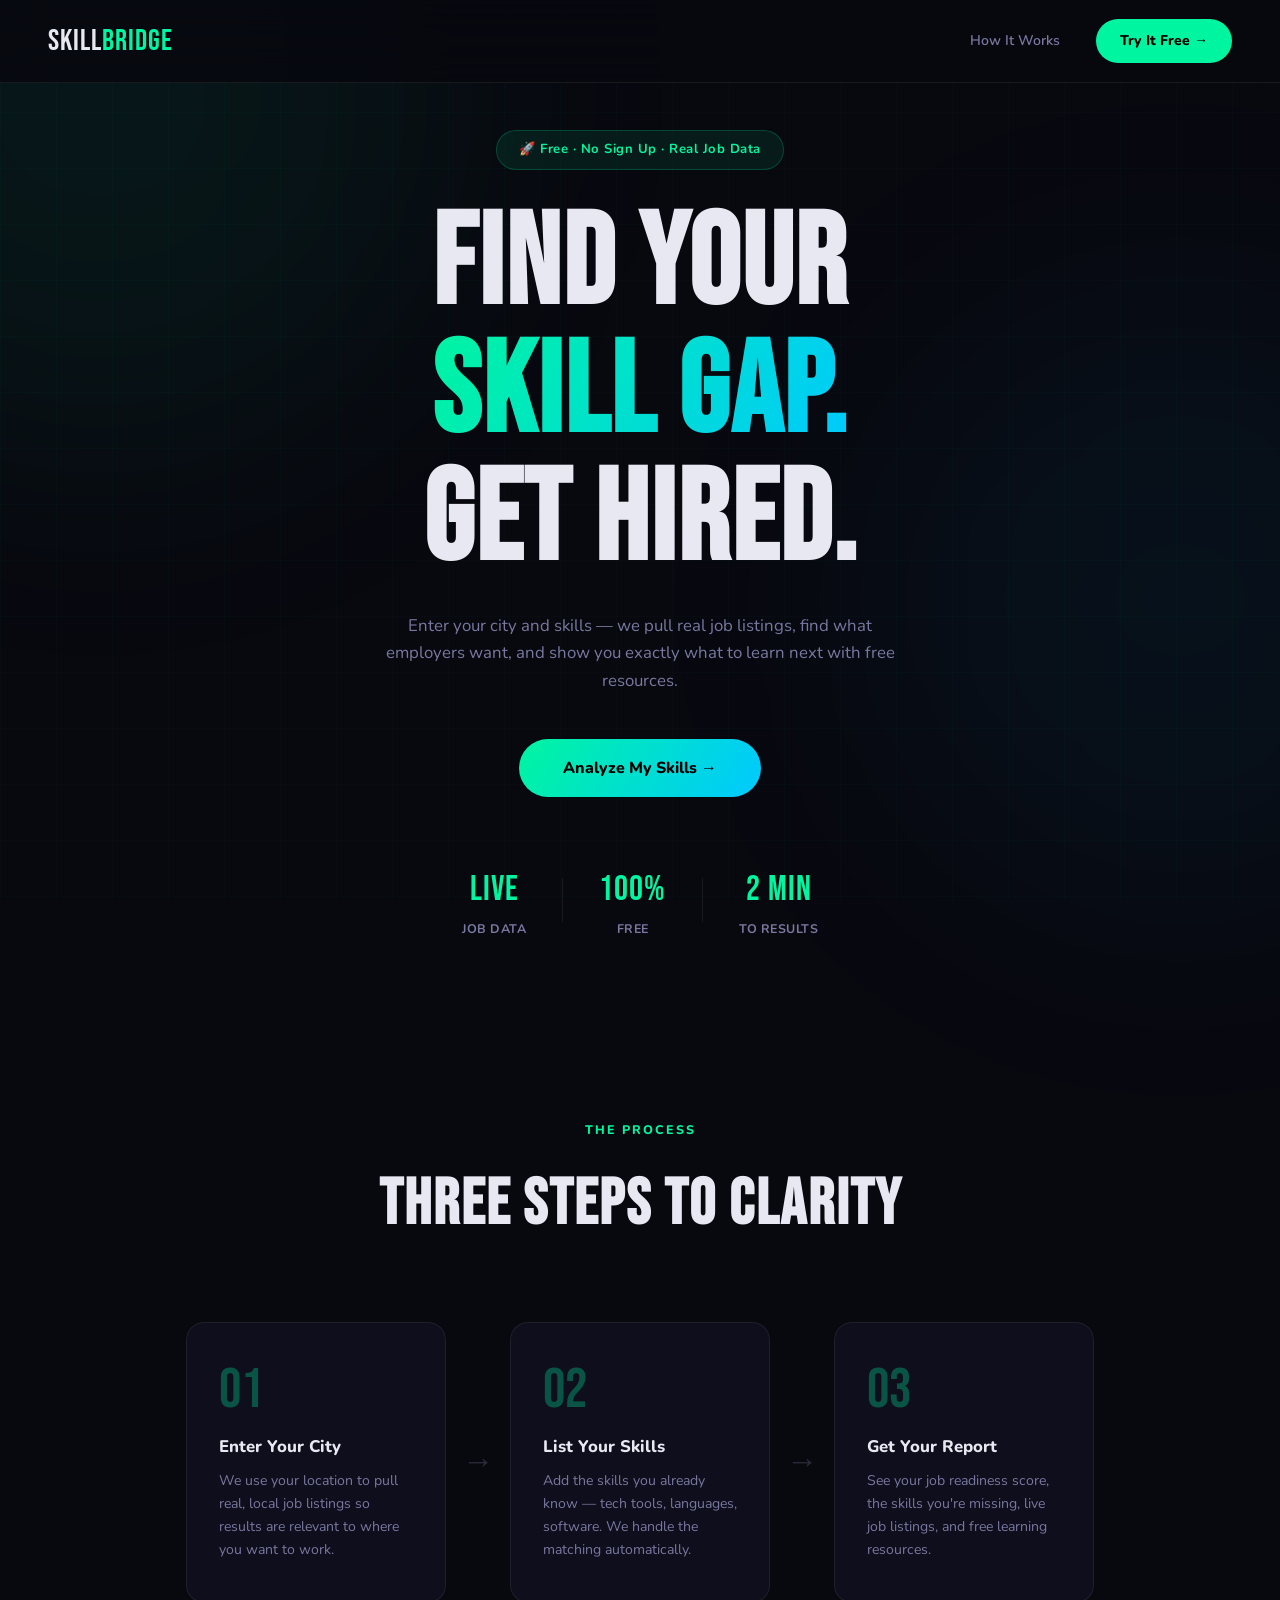
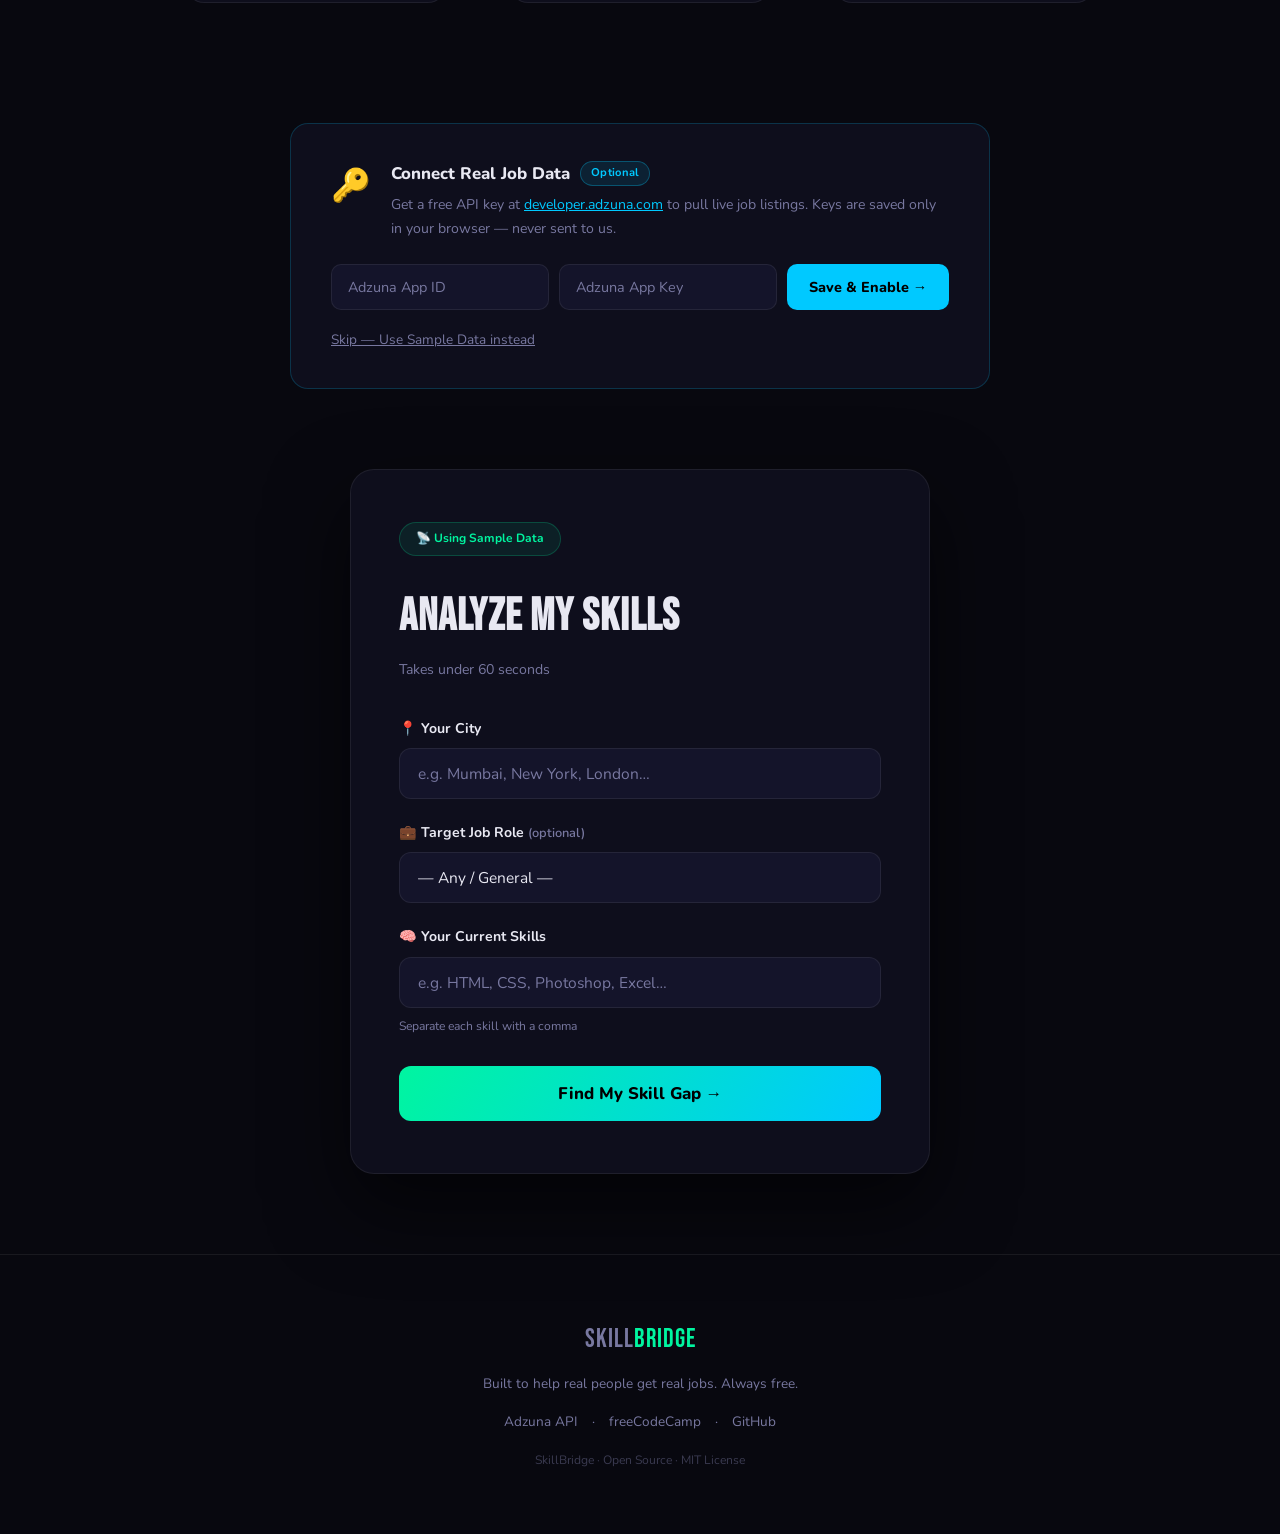
==== commit 2fefc0e3: "Add files via upload" ====
--- a/index.html
+++ b/index.html
@@ -1,26 +1,246 @@
 <!DOCTYPE html>
-<html>
+<html lang="en">
 <head>
-  <title>SkillBridge AI - Career Guidance</title>
-
-  <!-- SEO -->
-  <meta name="description" content="AI-powered career guidance platform for students">
-  <meta name="keywords" content="AI career guidance, skill roadmap, job AI, resume help">
-
-  <link rel="stylesheet" href="css/style.css">
+  <meta charset="UTF-8" />
+  <meta name="viewport" content="width=device-width, initial-scale=1.0"/>
+  <meta name="description" content="SkillBridge — Find your skill gap and get hired faster."/>
+  <title>SkillBridge — Find Your Skill Gap & Get Hired</title>
+  <link rel="stylesheet" href="style.css" />
+  <link href="https://fonts.googleapis.com/css2?family=Bebas+Neue&family=Nunito:wght@400;500;600;700;800&display=swap" rel="stylesheet"/>
 </head>
-
 <body>
-  <div class="container">
-    <h1>SkillBridge AI 🚀</h1>
-    <p>Your AI Career Assistant</p>
-
-    <textarea id="input" placeholder="Ask your career question..."></textarea>
-    <button onclick="askAI()">Ask AI</button>
-
-    <div id="output"></div>
-  </div>
-
-  <script src="js/app.js"></script>
+
+  <div class="bg-grid"></div>
+  <div class="glow glow-1"></div>
+  <div class="glow glow-2"></div>
+
+  <!-- NAV -->
+  <nav>
+    <div class="logo">Skill<span>Bridge</span></div>
+    <div class="nav-links">
+      <a href="#how">How It Works</a>
+      <a href="#finder" class="btn-nav">Try It Free →</a>
+    </div>
+  </nav>
+
+  <!-- HERO -->
+  <section class="hero">
+    <div class="badge animate-1">🚀 Free · No Sign Up · Real Job Data</div>
+    <h1 class="hero-title animate-2">
+      Find Your<br/>
+      <span class="highlight">Skill Gap.</span><br/>
+      Get Hired.
+    </h1>
+    <p class="hero-sub animate-3">
+      Enter your city and skills — we pull real job listings, find what employers want, and show you exactly what to learn next with free resources.
+    </p>
+    <a href="#finder" class="btn-hero animate-4">Analyze My Skills →</a>
+    <div class="stats animate-5">
+      <div class="stat"><span>Live</span><p>Job Data</p></div>
+      <div class="stat-divider"></div>
+      <div class="stat"><span>100%</span><p>Free</p></div>
+      <div class="stat-divider"></div>
+      <div class="stat"><span>2 min</span><p>To Results</p></div>
+    </div>
+  </section>
+
+  <!-- HOW IT WORKS -->
+  <section class="how" id="how">
+    <p class="section-label">The Process</p>
+    <h2 class="section-title">Three Steps to Clarity</h2>
+    <div class="steps">
+      <div class="step">
+        <div class="step-num">01</div>
+        <h3>Enter Your City</h3>
+        <p>We use your location to pull real, local job listings so results are relevant to where you want to work.</p>
+      </div>
+      <div class="step-arrow">→</div>
+      <div class="step">
+        <div class="step-num">02</div>
+        <h3>List Your Skills</h3>
+        <p>Add the skills you already know — tech tools, languages, software. We handle the matching automatically.</p>
+      </div>
+      <div class="step-arrow">→</div>
+      <div class="step">
+        <div class="step-num">03</div>
+        <h3>Get Your Report</h3>
+        <p>See your job readiness score, the skills you're missing, live job listings, and free learning resources.</p>
+      </div>
+    </div>
+  </section>
+
+  <!-- API KEY SETUP -->
+  <section class="api-notice" id="api-notice">
+    <div class="notice-card">
+      <div class="notice-top">
+        <div class="notice-icon">🔑</div>
+        <div class="notice-text">
+          <h3>Connect Real Job Data <span class="optional-badge">Optional</span></h3>
+          <p>Get a free API key at <a href="https://developer.adzuna.com/" target="_blank" rel="noopener">developer.adzuna.com</a> to pull live job listings. Keys are saved only in your browser — never sent to us.</p>
+        </div>
+      </div>
+      <div class="api-inputs">
+        <input type="text" id="api-app-id" placeholder="Adzuna App ID" />
+        <input type="text" id="api-app-key" placeholder="Adzuna App Key" />
+        <button class="btn-save-api" onclick="saveApiKeys()">Save & Enable →</button>
+      </div>
+      <button class="btn-skip" onclick="skipApiSetup()">Skip — Use Sample Data instead</button>
+    </div>
+  </section>
+
+  <!-- FINDER FORM -->
+  <section class="finder" id="finder">
+    <div class="finder-card">
+      <div class="data-mode-badge" id="data-mode-badge">📡 Using Sample Data</div>
+      <h2>Analyze My Skills</h2>
+      <p class="finder-sub">Takes under 60 seconds</p>
+
+      <div class="form-group">
+        <label for="city">📍 Your City</label>
+        <input type="text" id="city" placeholder="e.g. Mumbai, New York, London…" autocomplete="off"/>
+      </div>
+
+      <div class="form-group">
+        <label for="job-role">💼 Target Job Role <span class="optional">(optional)</span></label>
+        <select id="job-role">
+          <option value="">— Any / General —</option>
+          <option value="web developer">Web Developer</option>
+          <option value="data analyst">Data Analyst</option>
+          <option value="ui ux designer">UI/UX Designer</option>
+          <option value="digital marketing">Digital Marketer</option>
+          <option value="project manager">Project Manager</option>
+          <option value="software engineer">Software Engineer</option>
+        </select>
+      </div>
+
+      <div class="form-group">
+        <label for="skills">🧠 Your Current Skills</label>
+        <input type="text" id="skills" placeholder="e.g. HTML, CSS, Photoshop, Excel…" autocomplete="off"/>
+        <span class="hint">Separate each skill with a comma</span>
+      </div>
+
+      <button class="btn-find" id="btn-find" onclick="analyzeSkills()">
+        <span id="btn-text">Find My Skill Gap →</span>
+      </button>
+    </div>
+  </section>
+
+  <!-- LOADING -->
+  <section class="loading-section" id="loading-section">
+    <div class="loader-box">
+      <div class="spinner"></div>
+      <h3 id="loading-message">Scanning the job market…</h3>
+      <div class="loading-steps">
+        <div class="lstep" id="ls1">🌍 Finding jobs in your city</div>
+        <div class="lstep" id="ls2">🔍 Extracting required skills</div>
+        <div class="lstep" id="ls3">📊 Calculating your gap score</div>
+        <div class="lstep" id="ls4">📚 Finding free resources</div>
+      </div>
+    </div>
+  </section>
+
+  <!-- RESULTS -->
+  <section class="results" id="results">
+    <div class="results-inner">
+
+      <div class="results-header">
+        <p class="results-badge">✅ Analysis Complete</p>
+        <h2>Your Skill Report</h2>
+        <p class="results-city" id="results-city"></p>
+      </div>
+
+      <!-- Score -->
+      <div class="score-block">
+        <div class="score-circle">
+          <svg viewBox="0 0 120 120" xmlns="http://www.w3.org/2000/svg">
+            <circle class="score-bg-ring" cx="60" cy="60" r="50"/>
+            <circle class="score-fill-ring" id="score-fill-ring" cx="60" cy="60" r="50"
+              stroke-dasharray="314" stroke-dashoffset="314"/>
+          </svg>
+          <div class="score-text-inner">
+            <span class="score-num" id="score-num">0</span><span class="score-pct">%</span>
+          </div>
+        </div>
+        <div class="score-info">
+          <h3>Job Readiness Score</h3>
+          <p class="score-desc" id="score-desc"></p>
+          <div class="score-breakdown">
+            <div class="bk-item">
+              <span class="bk-num green" id="b-have">0</span>
+              <span class="bk-lbl">Skills Matched</span>
+            </div>
+            <div class="bk-item">
+              <span class="bk-num red" id="b-missing">0</span>
+              <span class="bk-lbl">Skills to Learn</span>
+            </div>
+            <div class="bk-item">
+              <span class="bk-num blue" id="b-jobs">0</span>
+              <span class="bk-lbl">Jobs Scanned</span>
+            </div>
+          </div>
+        </div>
+      </div>
+
+      <!-- Skills Grid -->
+      <div class="results-grid">
+        <div class="result-card card-have">
+          <div class="card-header"><div class="card-icon">✅</div><h3>Skills You Have</h3></div>
+          <p class="card-sub">These match what employers are actively searching for.</p>
+          <div class="tags" id="tags-have"></div>
+        </div>
+        <div class="result-card card-missing">
+          <div class="card-header"><div class="card-icon">🎯</div><h3>Priority Skills to Learn</h3></div>
+          <p class="card-sub">These appear most in job listings you're currently missing.</p>
+          <div class="tags" id="tags-missing"></div>
+        </div>
+      </div>
+
+      <!-- Learning Roadmap -->
+      <div class="roadmap-section">
+        <h3>📚 Your Free Learning Roadmap</h3>
+        <p class="roadmap-sub">Work through these in order. Each link is 100% free.</p>
+        <div class="roadmap-cards" id="roadmap-cards"></div>
+      </div>
+
+      <!-- Live Jobs -->
+      <div class="jobs-section" id="jobs-section">
+        <h3>🏢 Live Jobs That Match Your Target Role</h3>
+        <p class="jobs-sub">Once you've closed your gap, these are waiting for you.</p>
+        <div class="jobs-list" id="jobs-list"></div>
+        <a class="btn-more-jobs" id="btn-more-jobs" href="#" target="_blank" rel="noopener">
+          View All Jobs on Adzuna →
+        </a>
+      </div>
+
+      <!-- CTA -->
+      <div class="cta-block">
+        <div class="cta-inner">
+          <h3>Your Next Move</h3>
+          <p>Bookmark this page, follow your roadmap, and re-analyze in 4 weeks to see your score improve.</p>
+          <div class="cta-actions">
+            <button class="btn-again" onclick="resetForm()">← Analyze Again</button>
+            <button class="btn-share" onclick="shareResult()">📤 Share Report</button>
+          </div>
+        </div>
+      </div>
+
+    </div>
+  </section>
+
+  <!-- FOOTER -->
+  <footer>
+    <div class="logo">Skill<span>Bridge</span></div>
+    <p>Built to help real people get real jobs. Always free.</p>
+    <div class="footer-links">
+      <a href="https://developer.adzuna.com/" target="_blank" rel="noopener">Adzuna API</a>
+      <span>·</span>
+      <a href="https://www.freecodecamp.org" target="_blank" rel="noopener">freeCodeCamp</a>
+      <span>·</span>
+      <a href="https://github.com" target="_blank" rel="noopener">GitHub</a>
+    </div>
+    <p class="footer-credit">SkillBridge · Open Source · MIT License</p>
+  </footer>
+
+  <script src="script.js"></script>
 </body>
 </html>
--- a/style.css
+++ b/style.css
@@ -0,0 +1,530 @@
+/* ============================================================
+   SkillBridge — Complete Stylesheet
+   ============================================================ */
+
+*, *::before, *::after { box-sizing: border-box; margin: 0; padding: 0; }
+
+:root {
+  --bg:        #08080F;
+  --surface:   #0E0E1C;
+  --surface2:  #14142A;
+  --border:    rgba(255,255,255,0.07);
+  --accent:    #00F5A0;
+  --accent2:   #00C9FF;
+  --warn:      #FF9F43;
+  --danger:    #FF6B6B;
+  --text:      #E8E8F2;
+  --muted:     #7878A0;
+  --font-head: 'Bebas Neue', sans-serif;
+  --font-body: 'Nunito', sans-serif;
+  --radius:    18px;
+  --shadow:    0 32px 80px rgba(0,0,0,0.6);
+}
+
+html { scroll-behavior: smooth; }
+body {
+  background: var(--bg);
+  color: var(--text);
+  font-family: var(--font-body);
+  font-size: 16px;
+  line-height: 1.65;
+  overflow-x: hidden;
+}
+
+/* ── Background ─────────────────────────────── */
+.bg-grid {
+  position: fixed; inset: 0; z-index: 0; pointer-events: none;
+  background-image:
+    linear-gradient(rgba(0,245,160,0.025) 1px, transparent 1px),
+    linear-gradient(90deg, rgba(0,245,160,0.025) 1px, transparent 1px);
+  background-size: 56px 56px;
+}
+.glow {
+  position: fixed; border-radius: 50%;
+  filter: blur(130px); pointer-events: none; z-index: 0;
+}
+.glow-1 { width: 700px; height: 700px; background: rgba(0,245,160,0.06); top: -250px; left: -250px; }
+.glow-2 { width: 600px; height: 600px; background: rgba(0,201,255,0.05); bottom: 0; right: -200px; }
+
+/* ── Nav ────────────────────────────────────── */
+nav {
+  position: fixed; top: 0; left: 0; right: 0; z-index: 100;
+  display: flex; align-items: center; justify-content: space-between;
+  padding: 16px 48px;
+  background: rgba(8,8,15,0.85);
+  backdrop-filter: blur(24px);
+  border-bottom: 1px solid var(--border);
+}
+.logo { font-family: var(--font-head); font-size: 1.9rem; letter-spacing: 1px; }
+.logo span { color: var(--accent); }
+.nav-links { display: flex; align-items: center; gap: 36px; }
+.nav-links a { color: var(--muted); text-decoration: none; font-weight: 600; font-size: 0.88rem; transition: color .2s; }
+.nav-links a:hover { color: var(--text); }
+.btn-nav {
+  color: #000 !important;
+  background: var(--accent) !important;
+  padding: 10px 24px !important;
+  border-radius: 50px !important;
+  font-weight: 800 !important;
+  transition: transform .2s, box-shadow .2s !important;
+}
+.btn-nav:hover { transform: translateY(-2px) !important; box-shadow: 0 8px 28px rgba(0,245,160,.3) !important; }
+
+/* ── Hero ───────────────────────────────────── */
+.hero {
+  position: relative; z-index: 1;
+  min-height: 100vh;
+  display: flex; flex-direction: column; align-items: center; justify-content: center;
+  text-align: center;
+  padding: 130px 24px 80px;
+}
+.badge {
+  display: inline-block;
+  background: rgba(0,245,160,0.08);
+  border: 1px solid rgba(0,245,160,0.2);
+  color: var(--accent);
+  padding: 8px 22px; border-radius: 50px;
+  font-size: 0.82rem; font-weight: 700; letter-spacing: .5px;
+  margin-bottom: 32px;
+}
+.hero-title {
+  font-family: var(--font-head);
+  font-size: clamp(3.8rem, 10vw, 8rem);
+  line-height: 1; letter-spacing: 2px;
+}
+.highlight {
+  background: linear-gradient(120deg, var(--accent), var(--accent2));
+  -webkit-background-clip: text; -webkit-text-fill-color: transparent;
+  background-clip: text;
+}
+.hero-sub {
+  max-width: 540px; font-size: 1.05rem; color: var(--muted);
+  margin: 26px auto 44px;
+}
+.btn-hero {
+  display: inline-block;
+  background: linear-gradient(120deg, var(--accent), var(--accent2));
+  color: #000; font-weight: 800; font-size: 1rem;
+  padding: 16px 44px; border-radius: 50px;
+  text-decoration: none;
+  transition: transform .2s, box-shadow .2s;
+  margin-bottom: 64px;
+}
+.btn-hero:hover { transform: translateY(-3px); box-shadow: 0 16px 40px rgba(0,245,160,.3); }
+.stats { display: flex; align-items: center; gap: 36px; }
+.stat { text-align: center; }
+.stat span { display: block; font-family: var(--font-head); font-size: 2.2rem; color: var(--accent); letter-spacing: 1px; }
+.stat p { font-size: 0.78rem; color: var(--muted); font-weight: 700; text-transform: uppercase; letter-spacing: .5px; }
+.stat-divider { width: 1px; height: 44px; background: var(--border); }
+
+/* ── Animations ─────────────────────────────── */
+.animate-1 { animation: fadeUp .5s ease .0s both; }
+.animate-2 { animation: fadeUp .6s ease .1s both; }
+.animate-3 { animation: fadeUp .6s ease .2s both; }
+.animate-4 { animation: fadeUp .6s ease .3s both; }
+.animate-5 { animation: fadeUp .6s ease .4s both; }
+@keyframes fadeUp {
+  from { opacity: 0; transform: translateY(28px); }
+  to   { opacity: 1; transform: translateY(0); }
+}
+
+/* ── How It Works ───────────────────────────── */
+.how {
+  position: relative; z-index: 1;
+  padding: 100px 24px;
+  text-align: center;
+}
+.section-label {
+  font-size: 0.78rem; font-weight: 800; letter-spacing: 2px;
+  text-transform: uppercase; color: var(--accent);
+  margin-bottom: 12px;
+}
+.section-title {
+  font-family: var(--font-head);
+  font-size: clamp(2.4rem, 5vw, 4rem);
+  letter-spacing: 2px; margin-bottom: 64px;
+}
+.steps { display: flex; align-items: center; justify-content: center; gap: 16px; flex-wrap: wrap; }
+.step {
+  background: var(--surface); border: 1px solid var(--border);
+  border-radius: var(--radius); padding: 40px 32px;
+  max-width: 260px; text-align: left;
+  transition: transform .3s, border-color .3s;
+}
+.step:hover { transform: translateY(-6px); border-color: rgba(0,245,160,.25); }
+.step-num { font-family: var(--font-head); font-size: 3.5rem; color: var(--accent); opacity: .3; line-height: 1; margin-bottom: 14px; }
+.step h3 { font-size: 1.05rem; font-weight: 800; margin-bottom: 8px; }
+.step p { color: var(--muted); font-size: 0.88rem; }
+.step-arrow { font-size: 2rem; color: var(--muted); opacity: .3; }
+
+/* ── API Notice ─────────────────────────────── */
+.api-notice {
+  position: relative; z-index: 1;
+  padding: 20px 24px 60px;
+  display: flex; justify-content: center;
+}
+.notice-card {
+  background: var(--surface);
+  border: 1px solid rgba(0,201,255,0.2);
+  border-radius: var(--radius);
+  padding: 36px 40px;
+  max-width: 700px; width: 100%;
+}
+.notice-top { display: flex; gap: 20px; align-items: flex-start; margin-bottom: 24px; }
+.notice-icon { font-size: 2rem; }
+.notice-text h3 {
+  font-size: 1.05rem; font-weight: 800; margin-bottom: 6px;
+  display: flex; align-items: center; gap: 10px;
+}
+.optional-badge {
+  font-family: var(--font-body);
+  font-size: 0.7rem; font-weight: 700;
+  background: rgba(0,201,255,0.1);
+  border: 1px solid rgba(0,201,255,0.3);
+  color: var(--accent2);
+  padding: 2px 10px; border-radius: 50px;
+  letter-spacing: .3px;
+}
+.notice-text p { color: var(--muted); font-size: 0.88rem; }
+.notice-text a { color: var(--accent2); }
+.api-inputs { display: flex; flex-wrap: wrap; gap: 10px; margin-bottom: 16px; }
+.api-inputs input {
+  flex: 1; min-width: 180px;
+  background: var(--surface2); border: 1px solid var(--border);
+  border-radius: 10px; padding: 12px 16px;
+  color: var(--text); font-family: var(--font-body); font-size: 0.9rem;
+  outline: none; transition: border-color .2s;
+}
+.api-inputs input:focus { border-color: var(--accent2); }
+.api-inputs input::placeholder { color: var(--muted); }
+.btn-save-api {
+  background: var(--accent2); color: #000;
+  font-family: var(--font-body); font-weight: 800; font-size: 0.9rem;
+  padding: 12px 22px; border: none; border-radius: 10px;
+  cursor: pointer; white-space: nowrap;
+  transition: transform .2s, box-shadow .2s;
+}
+.btn-save-api:hover { transform: translateY(-2px); box-shadow: 0 8px 24px rgba(0,201,255,.3); }
+.btn-skip {
+  background: none; border: none; color: var(--muted);
+  font-family: var(--font-body); font-size: 0.85rem;
+  cursor: pointer; text-decoration: underline;
+  transition: color .2s;
+}
+.btn-skip:hover { color: var(--text); }
+
+/* ── Finder Form ────────────────────────────── */
+.finder {
+  position: relative; z-index: 1;
+  padding: 20px 24px 80px;
+  display: flex; justify-content: center;
+}
+.finder-card {
+  background: var(--surface);
+  border: 1px solid var(--border);
+  border-radius: 24px;
+  padding: 52px 48px;
+  width: 100%; max-width: 580px;
+  box-shadow: var(--shadow);
+}
+.data-mode-badge {
+  display: inline-block;
+  background: rgba(0,245,160,0.08);
+  border: 1px solid rgba(0,245,160,0.2);
+  color: var(--accent);
+  padding: 6px 16px; border-radius: 50px;
+  font-size: 0.75rem; font-weight: 700;
+  margin-bottom: 24px;
+}
+.finder-card h2 {
+  font-family: var(--font-head);
+  font-size: 2.8rem; letter-spacing: 1px;
+  margin-bottom: 4px;
+}
+.finder-sub { color: var(--muted); font-size: 0.88rem; margin-bottom: 36px; }
+.form-group { display: flex; flex-direction: column; gap: 8px; margin-bottom: 22px; }
+.form-group label { font-weight: 700; font-size: 0.88rem; }
+.optional { font-weight: 600; color: var(--muted); font-size: 0.8rem; }
+.form-group input,
+.form-group select {
+  background: var(--surface2);
+  border: 1px solid var(--border);
+  border-radius: 12px;
+  padding: 14px 18px;
+  color: var(--text);
+  font-family: var(--font-body); font-size: 0.97rem;
+  outline: none;
+  transition: border-color .2s, box-shadow .2s;
+  appearance: none;
+}
+.form-group select { cursor: pointer; }
+.form-group input:focus,
+.form-group select:focus {
+  border-color: var(--accent);
+  box-shadow: 0 0 0 3px rgba(0,245,160,.1);
+}
+.form-group input::placeholder { color: var(--muted); }
+.hint { font-size: 0.76rem; color: var(--muted); }
+.btn-find {
+  width: 100%;
+  background: linear-gradient(120deg, var(--accent), var(--accent2));
+  color: #000; font-family: var(--font-body); font-weight: 800; font-size: 1.05rem;
+  padding: 16px; border: none; border-radius: 12px;
+  cursor: pointer; margin-top: 8px;
+  transition: transform .2s, box-shadow .2s, opacity .2s;
+}
+.btn-find:hover { transform: translateY(-2px); box-shadow: 0 12px 36px rgba(0,245,160,.3); }
+.btn-find:active { transform: scale(.98); }
+.btn-find:disabled { opacity: .6; cursor: not-allowed; }
+
+/* ── Loading ────────────────────────────────── */
+.loading-section {
+  display: none; position: relative; z-index: 1;
+  padding: 80px 24px;
+  justify-content: center; align-items: center;
+}
+.loading-section.visible { display: flex; }
+.loader-box {
+  text-align: center;
+  background: var(--surface);
+  border: 1px solid var(--border);
+  border-radius: var(--radius);
+  padding: 60px 48px;
+  max-width: 480px; width: 100%;
+}
+.spinner {
+  width: 52px; height: 52px;
+  border: 3px solid var(--border);
+  border-top-color: var(--accent);
+  border-radius: 50%;
+  animation: spin 0.8s linear infinite;
+  margin: 0 auto 28px;
+}
+@keyframes spin { to { transform: rotate(360deg); } }
+.loader-box h3 { font-size: 1.1rem; font-weight: 800; margin-bottom: 28px; }
+.loading-steps { display: flex; flex-direction: column; gap: 10px; text-align: left; }
+.lstep {
+  padding: 12px 18px;
+  background: var(--surface2);
+  border-radius: 10px;
+  font-size: 0.85rem; font-weight: 600; color: var(--muted);
+  border: 1px solid var(--border);
+  transition: all .3s;
+}
+.lstep.active {
+  color: var(--accent);
+  border-color: rgba(0,245,160,.3);
+  background: rgba(0,245,160,.06);
+}
+.lstep.done { color: var(--muted); opacity: .5; }
+
+/* ── Results ────────────────────────────────── */
+.results { display: none; position: relative; z-index: 1; padding: 80px 24px; }
+.results.visible { display: block; }
+.results-inner { max-width: 960px; margin: 0 auto; animation: fadeUp .5s ease; }
+.results-header { text-align: center; margin-bottom: 48px; }
+.results-badge {
+  display: inline-block;
+  background: rgba(0,245,160,0.08);
+  border: 1px solid rgba(0,245,160,0.2);
+  color: var(--accent);
+  padding: 6px 18px; border-radius: 50px;
+  font-size: 0.78rem; font-weight: 700;
+  margin-bottom: 12px;
+}
+.results-header h2 { font-family: var(--font-head); font-size: clamp(2.5rem,5vw,3.8rem); letter-spacing: 1px; }
+.results-city { color: var(--accent2); font-weight: 700; font-size: 0.95rem; margin-top: 6px; }
+
+/* Score Block */
+.score-block {
+  background: var(--surface);
+  border: 1px solid var(--border);
+  border-radius: var(--radius);
+  padding: 40px 48px;
+  display: flex; align-items: center; gap: 48px;
+  margin-bottom: 28px;
+  flex-wrap: wrap;
+}
+.score-circle { position: relative; width: 140px; height: 140px; flex-shrink: 0; }
+.score-circle svg { width: 100%; height: 100%; transform: rotate(-90deg); }
+.score-bg-ring { fill: none; stroke: var(--surface2); stroke-width: 10; }
+.score-fill-ring {
+  fill: none;
+  stroke: url(#scoreGrad);
+  stroke-width: 10;
+  stroke-linecap: round;
+  transition: stroke-dashoffset 1.4s cubic-bezier(.4,0,.2,1);
+}
+.score-text-inner {
+  position: absolute; inset: 0;
+  display: flex; align-items: center; justify-content: center;
+}
+.score-num { font-family: var(--font-head); font-size: 2.8rem; letter-spacing: 1px; color: var(--accent); }
+.score-pct { font-family: var(--font-head); font-size: 1.2rem; color: var(--muted); margin-top: 8px; }
+.score-info { flex: 1; }
+.score-info h3 { font-size: 1rem; font-weight: 800; color: var(--muted); text-transform: uppercase; letter-spacing: 1px; margin-bottom: 8px; }
+.score-desc { font-size: 1.05rem; font-weight: 700; margin-bottom: 24px; }
+.score-breakdown { display: flex; gap: 24px; flex-wrap: wrap; }
+.bk-item { display: flex; flex-direction: column; gap: 4px; }
+.bk-num { font-family: var(--font-head); font-size: 2rem; line-height: 1; }
+.bk-num.green { color: var(--accent); }
+.bk-num.red   { color: var(--danger); }
+.bk-num.blue  { color: var(--accent2); }
+.bk-lbl { font-size: 0.75rem; font-weight: 700; color: var(--muted); text-transform: uppercase; letter-spacing: .5px; }
+
+/* Results Grid */
+.results-grid {
+  display: grid;
+  grid-template-columns: repeat(auto-fit, minmax(280px, 1fr));
+  gap: 20px; margin-bottom: 28px;
+}
+.result-card {
+  background: var(--surface);
+  border: 1px solid var(--border);
+  border-radius: var(--radius);
+  padding: 32px;
+}
+.card-have   { border-top: 3px solid var(--accent); }
+.card-missing{ border-top: 3px solid var(--danger); }
+.card-header { display: flex; align-items: center; gap: 12px; margin-bottom: 8px; }
+.card-icon { font-size: 1.4rem; }
+.card-header h3 { font-size: 1rem; font-weight: 800; }
+.card-sub { font-size: 0.83rem; color: var(--muted); margin-bottom: 18px; }
+.tags { display: flex; flex-wrap: wrap; gap: 8px; }
+.tag {
+  padding: 6px 14px; border-radius: 50px;
+  font-size: 0.78rem; font-weight: 700; letter-spacing: .2px;
+}
+.tag-have    { background: rgba(0,245,160,.08); border: 1px solid rgba(0,245,160,.25); color: var(--accent); }
+.tag-missing { background: rgba(255,107,107,.08); border: 1px solid rgba(255,107,107,.25); color: var(--danger); }
+
+/* Roadmap */
+.roadmap-section {
+  background: var(--surface);
+  border: 1px solid var(--border);
+  border-radius: var(--radius);
+  padding: 36px; margin-bottom: 28px;
+}
+.roadmap-section h3 { font-size: 1.1rem; font-weight: 800; margin-bottom: 6px; }
+.roadmap-sub { font-size: 0.85rem; color: var(--muted); margin-bottom: 28px; }
+.roadmap-cards { display: flex; flex-direction: column; gap: 14px; }
+.roadmap-item {
+  display: flex; align-items: center; gap: 18px;
+  background: var(--surface2);
+  border: 1px solid var(--border);
+  border-radius: 12px;
+  padding: 18px 22px;
+  transition: border-color .2s;
+}
+.roadmap-item:hover { border-color: rgba(0,245,160,.25); }
+.roadmap-num {
+  font-family: var(--font-head); font-size: 1.6rem; color: var(--accent);
+  opacity: .4; min-width: 32px;
+}
+.roadmap-info { flex: 1; }
+.roadmap-skill { font-weight: 800; font-size: 0.95rem; margin-bottom: 2px; }
+.roadmap-desc { font-size: 0.8rem; color: var(--muted); }
+.roadmap-link {
+  color: var(--accent);
+  font-weight: 700; font-size: 0.82rem;
+  text-decoration: none;
+  border: 1px solid rgba(0,245,160,.25);
+  padding: 8px 16px; border-radius: 50px;
+  white-space: nowrap;
+  transition: background .2s, color .2s;
+}
+.roadmap-link:hover { background: var(--accent); color: #000; }
+
+/* Jobs */
+.jobs-section {
+  background: var(--surface);
+  border: 1px solid var(--border);
+  border-radius: var(--radius);
+  padding: 36px; margin-bottom: 28px;
+}
+.jobs-section h3 { font-size: 1.1rem; font-weight: 800; margin-bottom: 6px; }
+.jobs-sub { font-size: 0.85rem; color: var(--muted); margin-bottom: 24px; }
+.jobs-list { display: flex; flex-direction: column; gap: 12px; margin-bottom: 20px; }
+.job-card {
+  display: flex; align-items: center; gap: 16px;
+  background: var(--surface2); border: 1px solid var(--border);
+  border-radius: 12px; padding: 18px 22px;
+  text-decoration: none; color: var(--text);
+  transition: border-color .2s, transform .2s;
+}
+.job-card:hover { border-color: rgba(0,201,255,.3); transform: translateX(4px); }
+.job-co {
+  width: 42px; height: 42px; border-radius: 10px;
+  background: linear-gradient(135deg, var(--accent2), var(--accent));
+  display: flex; align-items: center; justify-content: center;
+  font-weight: 800; font-size: 1rem; color: #000;
+  flex-shrink: 0;
+}
+.job-info { flex: 1; }
+.job-title { font-weight: 800; font-size: 0.92rem; margin-bottom: 3px; }
+.job-meta { font-size: 0.78rem; color: var(--muted); }
+.job-salary { font-weight: 700; color: var(--accent); font-size: 0.85rem; white-space: nowrap; }
+.btn-more-jobs {
+  display: inline-block;
+  border: 1px solid rgba(0,201,255,.3);
+  color: var(--accent2);
+  padding: 10px 24px; border-radius: 50px;
+  font-size: 0.85rem; font-weight: 700;
+  text-decoration: none;
+  transition: background .2s, color .2s;
+}
+.btn-more-jobs:hover { background: var(--accent2); color: #000; }
+
+/* CTA */
+.cta-block {
+  background: linear-gradient(135deg, rgba(0,245,160,.06), rgba(0,201,255,.06));
+  border: 1px solid rgba(0,245,160,.15);
+  border-radius: var(--radius);
+  padding: 48px; text-align: center;
+  margin-bottom: 0;
+}
+.cta-block h3 { font-family: var(--font-head); font-size: 2.2rem; letter-spacing: 1px; margin-bottom: 10px; }
+.cta-block p { color: var(--muted); max-width: 440px; margin: 0 auto 28px; font-size: 0.95rem; }
+.cta-actions { display: flex; justify-content: center; gap: 14px; flex-wrap: wrap; }
+.btn-again {
+  background: transparent;
+  border: 1px solid var(--border);
+  color: var(--muted); font-family: var(--font-body);
+  font-weight: 700; font-size: 0.9rem;
+  padding: 12px 28px; border-radius: 50px;
+  cursor: pointer; transition: border-color .2s, color .2s;
+}
+.btn-again:hover { border-color: var(--accent); color: var(--accent); }
+.btn-share {
+  background: linear-gradient(120deg, var(--accent), var(--accent2));
+  border: none; color: #000;
+  font-family: var(--font-body); font-weight: 800; font-size: 0.9rem;
+  padding: 12px 28px; border-radius: 50px;
+  cursor: pointer; transition: transform .2s, box-shadow .2s;
+}
+.btn-share:hover { transform: translateY(-2px); box-shadow: 0 10px 28px rgba(0,245,160,.25); }
+
+/* Footer */
+footer {
+  position: relative; z-index: 1;
+  text-align: center; padding: 64px 24px;
+  border-top: 1px solid var(--border);
+  color: var(--muted); font-size: 0.85rem;
+}
+footer .logo { font-size: 1.6rem; margin-bottom: 12px; }
+footer p { margin-top: 6px; }
+.footer-links { display: flex; justify-content: center; gap: 14px; margin-top: 16px; }
+.footer-links a { color: var(--muted); text-decoration: none; transition: color .2s; }
+.footer-links a:hover { color: var(--accent); }
+.footer-credit { opacity: .45; font-size: 0.76rem; margin-top: 16px !important; }
+
+/* ── Responsive ─────────────────────────────── */
+@media (max-width: 768px) {
+  nav { padding: 16px 20px; }
+  .nav-links a:not(.btn-nav) { display: none; }
+  .finder-card { padding: 32px 22px; }
+  .notice-card { padding: 28px 22px; }
+  .step-arrow { display: none; }
+  .score-block { flex-direction: column; gap: 28px; padding: 32px; }
+  .stats { gap: 18px; }
+}
